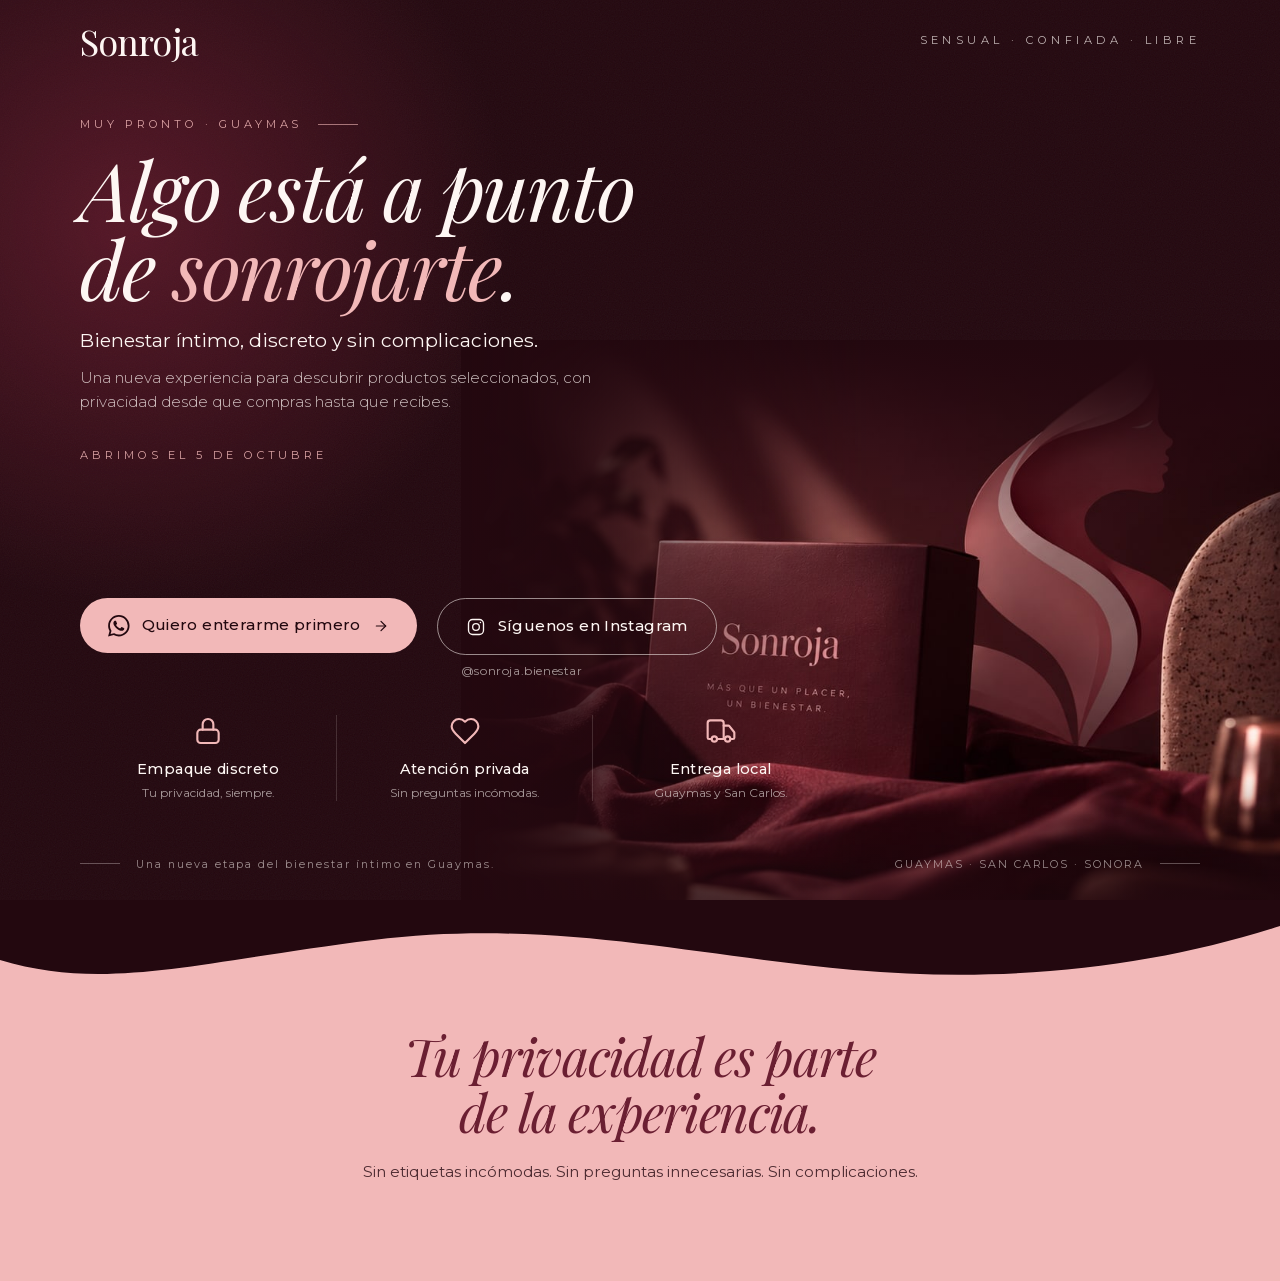
==== index.html @ f4ba7468 "Publica 8a334a045f7e1e25303216b88500de1db60f168c saulurias/sonroja@8a334a045f7e1e25303216b88500de1db" ====
<!DOCTYPE html><html lang="es-MX" class="playfair_display_1e502c43-module__cDo6sW__variable montserrat_c5a0b145-module__19wr9q__variable h-full"><head><meta charSet="utf-8"/><meta name="viewport" content="width=device-width, initial-scale=1"/><link rel="preload" href="/_next/static/media/2a65768255d6b625-s.p.3u4lli0-axodc.woff2" as="font" crossorigin="" type="font/woff2"/><link rel="preload" href="/_next/static/media/70e3db2de7f94926-s.p.39pl-v7c3qrze.woff2" as="font" crossorigin="" type="font/woff2"/><link rel="preload" href="/_next/static/media/e8f2fbee2754df70-s.p.1dqa_6e_ad4sj.woff2" as="font" crossorigin="" type="font/woff2"/><link rel="preload" as="image" href="/_next/static/media/hero-escena.1jrs5t6_s732d.jpg"/><link rel="stylesheet" href="/_next/static/chunks/06btxpb3lqb6_.css" data-precedence="next"/><link rel="preload" as="script" fetchPriority="low" href="/_next/static/chunks/12aruqaur5huj.js"/><script src="/_next/static/chunks/3rx7jmld6eggj.js" async=""></script><script src="/_next/static/chunks/3kmozkq6tgqnz.js" async=""></script><script src="/_next/static/chunks/turbopack-170514xpmhr9v.js" async=""></script><script src="/_next/static/chunks/3fntmmi971322.js" async=""></script><script src="/_next/static/chunks/0w2wz_5kwi_a_.js" async=""></script><meta name="theme-color" content="#23080f"/><title>Sonroja · Muy pronto</title><meta name="description" content="Bienestar íntimo, discreto y sin complicaciones. Abrimos el 5 de octubre de 2026 en Guaymas y San Carlos."/><meta name="facebook-domain-verification" content="gm8v522ucp8yd2fqfu4jbpfa32lbmu"/><meta property="og:title" content="Sonroja · Muy pronto"/><meta property="og:description" content="Bienestar íntimo, discreto y sin complicaciones. Abrimos el 5 de octubre de 2026 en Guaymas y San Carlos."/><meta property="og:url" content="https://sonroja.com"/><meta property="og:site_name" content="Sonroja"/><meta property="og:locale" content="es_MX"/><meta property="og:image" content="https://sonroja.com/opengraph-image.png?opengraph-image.16ooycwsqozht.png"/><meta property="og:image:type" content="image/png"/><meta property="og:image:width" content="1200"/><meta property="og:image:height" content="630"/><meta property="og:image:alt" content="Sonroja · Muy pronto. Algo está a punto de sonrojarte. Abrimos el 5 de octubre.
"/><meta property="og:type" content="website"/><meta name="twitter:card" content="summary_large_image"/><meta name="twitter:title" content="Sonroja · Muy pronto"/><meta name="twitter:description" content="Bienestar íntimo, discreto y sin complicaciones. Abrimos el 5 de octubre de 2026 en Guaymas y San Carlos."/><meta name="twitter:image" content="https://sonroja.com/opengraph-image.png?opengraph-image.16ooycwsqozht.png"/><meta name="twitter:image:alt" content="Sonroja · Muy pronto. Algo está a punto de sonrojarte. Abrimos el 5 de octubre.
"/><meta name="twitter:image:type" content="image/png"/><meta name="twitter:image:width" content="1200"/><meta name="twitter:image:height" content="630"/><link rel="icon" href="/icon.png?icon.1rj7wecy45k69.png" sizes="512x512" type="image/png"/><link rel="apple-touch-icon" href="/apple-icon.png?apple-icon.2mxpkbkxnqx8w.png" sizes="180x180" type="image/png"/><meta name="next-size-adjust" content=""/><script src="/_next/static/chunks/0cz1d0mv5g_q7.js" noModule=""></script></head><body class="flex min-h-full flex-col"><div hidden=""><!--$--><!--/$--></div><main class="relative isolate overflow-x-clip"><section class="relative flex flex-col lg:min-h-dvh"><div aria-hidden="true" class="pointer-events-none absolute inset-x-0 top-0 -z-10 h-[min(66vh,560px)] md:inset-x-auto md:right-0 md:h-[min(72vh,600px)] md:w-[50%] lg:inset-auto lg:bottom-0 lg:right-0 lg:aspect-[1064/728] lg:h-auto lg:max-h-full lg:w-[56%] xl:w-[64%]"><img alt="" decoding="async" data-nimg="fill" class="object-cover object-right lg:object-bottom" style="position:absolute;height:100%;width:100%;left:0;top:0;right:0;bottom:0;color:transparent;background-size:cover;background-position:50% 50%;background-repeat:no-repeat;background-image:url(&quot;data:image/svg+xml;charset=utf-8,%3Csvg xmlns=&#x27;http://www.w3.org/2000/svg&#x27; viewBox=&#x27;0 0 320 200&#x27;%3E%3Cfilter id=&#x27;b&#x27; color-interpolation-filters=&#x27;sRGB&#x27;%3E%3CfeGaussianBlur stdDeviation=&#x27;20&#x27;/%3E%3CfeColorMatrix values=&#x27;1 0 0 0 0 0 1 0 0 0 0 0 1 0 0 0 0 0 100 -1&#x27; result=&#x27;s&#x27;/%3E%3CfeFlood x=&#x27;0&#x27; y=&#x27;0&#x27; width=&#x27;100%25&#x27; height=&#x27;100%25&#x27;/%3E%3CfeComposite operator=&#x27;out&#x27; in=&#x27;s&#x27;/%3E%3CfeComposite in2=&#x27;SourceGraphic&#x27;/%3E%3CfeGaussianBlur stdDeviation=&#x27;20&#x27;/%3E%3C/filter%3E%3Cimage width=&#x27;100%25&#x27; height=&#x27;100%25&#x27; x=&#x27;0&#x27; y=&#x27;0&#x27; preserveAspectRatio=&#x27;none&#x27; style=&#x27;filter: url(%23b);&#x27; href=&#x27;[data-uri]&#x27;/%3E%3C/svg%3E&quot;)" src="/_next/static/media/hero-escena.1jrs5t6_s732d.jpg"/><div class="hero-shade absolute inset-0"></div></div><div aria-hidden="true" class="pointer-events-none absolute inset-0 -z-20 overflow-hidden"><div class="absolute -left-1/4 -top-1/4 size-[70vmax] rounded-full bg-[radial-gradient(circle,var(--color-vino)_0%,transparent_60%)] opacity-70 animate-drift"></div><div class="grain absolute inset-0"></div><div aria-hidden="true" class="pointer-events-none fixed left-0 top-0 size-[44rem] rounded-full opacity-0 transition-opacity duration-1000" style="background:radial-gradient(circle, rgba(199,119,122,0.22) 0%, rgba(199,119,122,0) 62%)"></div></div><header class="flex items-center justify-between py-6 animate-rise md:py-8 lg:py-[clamp(1rem,2.5vh,2rem)] px-6 sm:px-10 lg:px-16 xl:px-20"><span class="font-display text-[1.75rem] leading-none tracking-tight text-crema md:text-[2.25rem]">Sonroja</span><p class="hidden text-[0.7rem] uppercase tracking-[0.4em] text-crema/70 md:block">Sensual · Confiada · Libre</p></header><div class="flex flex-1 flex-col justify-center pb-10 pt-8 lg:pb-[clamp(1rem,3vh,2.5rem)] lg:pt-2 px-6 sm:px-10 lg:px-16 xl:px-20"><div class="max-w-[48rem] lg:max-w-[56%] xl:max-w-[48rem]"><p class="eyebrow flex items-center gap-4 animate-rise [animation-delay:0.1s]">Muy pronto · <!-- -->Guaymas<span aria-hidden="true" class="h-px w-10 bg-rosa/60"></span></p><h1 class="mt-4 font-display text-[clamp(2.9rem,min(6.3vw,11vh),6.5rem)] italic leading-[0.98] tracking-tight text-balance text-crema animate-rise [animation-delay:0.2s]">Algo está a punto de <span class="text-rosa">sonrojarte</span>.</h1><p class="mt-5 max-w-[34rem] text-[clamp(1.125rem,1.5vw,1.625rem)] leading-snug text-pretty text-crema animate-rise [animation-delay:0.3s]">Bienestar íntimo, discreto y sin complicaciones.</p><p class="mt-3 max-w-[36rem] text-[clamp(0.95rem,1.05vw,1.2rem)] font-light leading-relaxed text-pretty text-crema/75 animate-rise [animation-delay:0.38s]">Una nueva experiencia para descubrir productos seleccionados, con privacidad desde que compras hasta que recibes.</p><div class="mt-8 animate-rise [animation-delay:0.5s] md:mt-9 lg:mt-[clamp(1.25rem,3.5vh,2.25rem)]"><p class="eyebrow">Abrimos el <!-- -->5 de octubre</p><div class="mt-4"><div role="timer" aria-label="Cuenta regresiva: abrimos el 5 de octubre" class="flex items-center transition-opacity duration-700" style="opacity:0"><div class="flex items-center"><div class="flex flex-col items-center"><span class="font-display text-[clamp(2.75rem,min(5vw,8vh),4.5rem)] leading-none tabular-nums lining-nums text-crema">00</span><span class="mt-2 text-[0.65rem] uppercase tracking-[0.3em] text-crema/60">días</span></div></div><div class="flex items-center"><span aria-hidden="true" class="mx-5 h-12 w-px bg-crema/20 sm:mx-8 md:h-16 lg:mx-10"></span><div class="flex flex-col items-center"><span class="font-display text-[clamp(2.75rem,min(5vw,8vh),4.5rem)] leading-none tabular-nums lining-nums text-crema">00</span><span class="mt-2 text-[0.65rem] uppercase tracking-[0.3em] text-crema/60">horas</span></div></div><div class="flex items-center"><span aria-hidden="true" class="mx-5 h-12 w-px bg-crema/20 sm:mx-8 md:h-16 lg:mx-10"></span><div class="flex flex-col items-center"><span class="font-display text-[clamp(2.75rem,min(5vw,8vh),4.5rem)] leading-none tabular-nums lining-nums text-crema">00</span><span class="mt-2 text-[0.65rem] uppercase tracking-[0.3em] text-crema/60">min</span></div></div></div></div></div><div class="mt-9 flex flex-col gap-3 animate-rise [animation-delay:0.62s] sm:flex-row sm:flex-wrap sm:items-start sm:gap-5 md:mt-10 lg:mt-[clamp(1.25rem,3.5vh,2.5rem)]"><a href="https://wa.me/526222279504?text=Hola%2C%20quiero%20enterarme%20primero%20de%20la%20apertura%20de%20Sonroja." target="_blank" rel="noopener noreferrer" class="group inline-flex items-center justify-center gap-3 whitespace-nowrap rounded-full bg-rosa px-6 py-4 text-[0.95rem] font-medium tracking-wide text-vino-950 transition-[background-color,box-shadow,transform] duration-300 hover:bg-durazno hover:shadow-[0_0_48px_-8px_rgba(242,184,184,0.6)] focus-visible:outline-2 focus-visible:outline-offset-4 focus-visible:outline-rosa sm:px-7"><svg viewBox="0 0 24 24" aria-hidden="true" class="size-[1.35rem]" fill="currentColor"><path d="M17.472 14.382c-.297-.149-1.758-.867-2.03-.967-.273-.099-.471-.148-.67.15-.197.297-.767.966-.94 1.164-.173.199-.347.223-.644.075-.297-.15-1.255-.463-2.39-1.475-.883-.788-1.48-1.761-1.653-2.059-.173-.297-.018-.458.13-.606.134-.133.298-.347.446-.52.149-.174.198-.298.298-.497.099-.198.05-.371-.025-.52-.075-.149-.669-1.612-.916-2.207-.242-.579-.487-.5-.669-.51-.173-.008-.371-.01-.57-.01-.198 0-.52.074-.792.372-.272.297-1.04 1.016-1.04 2.479 0 1.462 1.065 2.875 1.213 3.074.149.198 2.096 3.2 5.077 4.487.709.306 1.262.489 1.694.625.712.227 1.36.195 1.871.118.571-.085 1.758-.719 2.006-1.413.248-.694.248-1.289.173-1.413-.074-.124-.272-.198-.57-.347m-5.421 7.403h-.004a9.87 9.87 0 0 1-5.031-1.378l-.361-.214-3.741.982.998-3.648-.235-.374a9.86 9.86 0 0 1-1.51-5.26c.001-5.45 4.436-9.884 9.888-9.884 2.64 0 5.122 1.03 6.988 2.898a9.825 9.825 0 0 1 2.893 6.994c-.003 5.45-4.437 9.885-9.885 9.885m8.413-18.297A11.815 11.815 0 0 0 12.05 0C5.495 0 .16 5.335.157 11.892c0 2.096.547 4.142 1.588 5.945L.057 24l6.305-1.654a11.882 11.882 0 0 0 5.683 1.448h.005c6.554 0 11.89-5.335 11.893-11.893a11.821 11.821 0 0 0-3.48-8.413Z"></path></svg>Quiero enterarme primero<svg viewBox="0 0 24 24" aria-hidden="true" class="size-4 transition-transform duration-300 group-hover:translate-x-1" fill="none" stroke="currentColor" stroke-width="1.8" stroke-linecap="round" stroke-linejoin="round"><path d="M5 12h14"></path><path d="m12 5 7 7-7 7"></path></svg></a><div class="flex flex-col items-center gap-2 sm:items-start"><a href="https://www.instagram.com/sonroja.bienestar/" target="_blank" rel="noopener noreferrer" class="inline-flex w-full items-center justify-center gap-3 whitespace-nowrap rounded-full border border-crema/55 px-6 py-4 text-[0.95rem] font-medium tracking-wide text-crema transition-[background-color,border-color] duration-300 hover:border-crema hover:bg-crema/10 focus-visible:outline-2 focus-visible:outline-offset-4 focus-visible:outline-rosa sm:w-auto sm:px-7"><svg viewBox="0 0 24 24" aria-hidden="true" class="size-[1.25rem]" fill="none" stroke="currentColor" stroke-width="1.6" stroke-linecap="round" stroke-linejoin="round"><rect x="3" y="3" width="18" height="18" rx="5"></rect><circle cx="12" cy="12" r="4"></circle><circle cx="17.3" cy="6.7" r="0.9" fill="currentColor" stroke="none"></circle></svg>Síguenos en Instagram</a><span class="text-xs tracking-wider text-crema/60 sm:pl-6">@sonroja.bienestar</span></div></div><ul class="mt-10 grid grid-cols-3 animate-rise [animation-delay:0.75s] md:mt-12 lg:mt-[clamp(1.25rem,4vh,3rem)]"><li class="flex flex-col items-center px-1 text-center sm:px-4 "><svg viewBox="0 0 24 24" aria-hidden="true" class="size-7 text-rosa md:size-8" fill="none" stroke="currentColor" stroke-width="1.6" stroke-linecap="round" stroke-linejoin="round"><rect x="4" y="11" width="16" height="10" rx="2.5"></rect><path d="M8 11V7a4 4 0 0 1 8 0v4"></path></svg><p class="mt-3 text-[0.8rem] font-medium tracking-wide text-crema sm:text-[0.9rem]">Empaque discreto</p><p class="mt-1 text-[0.7rem] leading-snug text-crema/60 sm:text-xs">Tu privacidad, siempre.</p></li><li class="flex flex-col items-center px-1 text-center sm:px-4 border-l border-crema/15"><svg viewBox="0 0 24 24" aria-hidden="true" class="size-7 text-rosa md:size-8" fill="none" stroke="currentColor" stroke-width="1.6" stroke-linecap="round" stroke-linejoin="round"><path d="M19 14c1.49-1.46 3-3.21 3-5.5A5.5 5.5 0 0 0 16.5 3c-1.76 0-3 .5-4.5 2-1.5-1.5-2.74-2-4.5-2A5.5 5.5 0 0 0 2 8.5c0 2.3 1.5 4.05 3 5.5l7 7Z"></path></svg><p class="mt-3 text-[0.8rem] font-medium tracking-wide text-crema sm:text-[0.9rem]">Atención privada</p><p class="mt-1 text-[0.7rem] leading-snug text-crema/60 sm:text-xs">Sin preguntas incómodas.</p></li><li class="flex flex-col items-center px-1 text-center sm:px-4 border-l border-crema/15"><svg viewBox="0 0 24 24" aria-hidden="true" class="size-7 text-rosa md:size-8" fill="none" stroke="currentColor" stroke-width="1.6" stroke-linecap="round" stroke-linejoin="round"><path d="M14 18V6a2 2 0 0 0-2-2H4a2 2 0 0 0-2 2v11a1 1 0 0 0 1 1h2"></path><path d="M15 18H9"></path><path d="M19 18h2a1 1 0 0 0 1-1v-3.65a1 1 0 0 0-.22-.624l-3.48-4.35A1 1 0 0 0 17.52 8H14"></path><circle cx="17" cy="18" r="2"></circle><circle cx="7" cy="18" r="2"></circle></svg><p class="mt-3 text-[0.8rem] font-medium tracking-wide text-crema sm:text-[0.9rem]">Entrega local</p><p class="mt-1 text-[0.7rem] leading-snug text-crema/60 sm:text-xs">Guaymas y San Carlos.</p></li></ul></div></div><footer class="flex flex-col gap-3 pb-7 text-[0.68rem] tracking-[0.18em] text-crema/55 animate-rise [animation-delay:0.85s] sm:flex-row sm:items-center sm:justify-between px-6 sm:px-10 lg:px-16 xl:px-20"><p class="flex items-center gap-4"><span aria-hidden="true" class="hidden h-px w-10 bg-crema/30 sm:block"></span>Una nueva etapa del bienestar íntimo en <!-- -->Guaymas<!-- -->.</p><p class="flex items-center gap-4 uppercase">Guaymas · San Carlos · Sonora<span aria-hidden="true" class="hidden h-px w-10 bg-crema/30 sm:block"></span></p></footer></section><section class="relative bg-rosa text-vino-950"><svg aria-hidden="true" viewBox="0 0 1440 96" preserveAspectRatio="none" class="block h-14 w-full text-vino-950 sm:h-20 md:h-24"><path d="M0 0h1440v26c-140 40-300 58-480 44S620 18 420 40 120 92 0 60Z" fill="currentColor"></path></svg><div class="mx-auto max-w-3xl pb-16 pt-6 text-center sm:pb-20 md:pb-24 md:pt-8 px-6 sm:px-10 lg:px-16 xl:px-20"><h2 class="font-display text-[clamp(1.9rem,4.2vw,3.25rem)] italic leading-[1.08] tracking-tight text-balance text-vino">Tu privacidad es parte de la experiencia.</h2><p class="mx-auto mt-5 max-w-[38rem] text-[clamp(0.95rem,1.1vw,1.15rem)] leading-relaxed text-pretty text-vino-950/80">Sin etiquetas incómodas. Sin preguntas innecesarias. Sin complicaciones.</p></div></section></main><!--$--><!--/$--><script src="/_next/static/chunks/12aruqaur5huj.js" id="_R_" async=""></script><script>(self.__next_f=self.__next_f||[]).push([0])</script><script>self.__next_f.push([1,"1:\"$Sreact.fragment\"\n2:I[39756,[\"/_next/static/chunks/3fntmmi971322.js\"],\"default\"]\n3:I[37457,[\"/_next/static/chunks/3fntmmi971322.js\"],\"default\"]\n4:I[5500,[\"/_next/static/chunks/0w2wz_5kwi_a_.js\"],\"Image\"]\n5:I[13102,[\"/_next/static/chunks/0w2wz_5kwi_a_.js\"],\"CursorGlow\"]\ne:I[68027,[],\"default\",1]\n:HL[\"/_next/static/chunks/06btxpb3lqb6_.css\",\"style\"]\n:HL[\"/_next/static/media/2a65768255d6b625-s.p.3u4lli0-axodc.woff2\",\"font\",{\"crossOrigin\":\"\",\"type\":\"font/woff2\"}]\n:HL[\"/_next/static/media/70e3db2de7f94926-s.p.39pl-v7c3qrze.woff2\",\"font\",{\"crossOrigin\":\"\",\"type\":\"font/woff2\"}]\n:HL[\"/_next/static/media/e8f2fbee2754df70-s.p.1dqa_6e_ad4sj.woff2\",\"font\",{\"crossOrigin\":\"\",\"type\":\"font/woff2\"}]\n0:{\"P\":null,\"c\":[\"\",\"\"],\"q\":\"\",\"i\":false,\"f\":[[[\"\",{\"children\":[\"__PAGE__\",{},\"$undefined\",\"$undefined\",4608]},\"$undefined\",\"$undefined\",4624],[[\"$\",\"$1\",\"c\",{\"children\":[[[\"$\",\"link\",\"0\",{\"rel\":\"stylesheet\",\"href\":\"/_next/static/chunks/06btxpb3lqb6_.css\",\"precedence\":\"next\",\"crossOrigin\":\"$undefined\",\"nonce\":\"$undefined\"}]],[\"$\",\"html\",null,{\"lang\":\"es-MX\",\"className\":\"playfair_display_1e502c43-module__cDo6sW__variable montserrat_c5a0b145-module__19wr9q__variable h-full\",\"children\":[\"$\",\"body\",null,{\"className\":\"flex min-h-full flex-col\",\"children\":[\"$\",\"$L2\",null,{\"parallelRouterKey\":\"children\",\"error\":\"$undefined\",\"errorStyles\":\"$undefined\",\"errorScripts\":\"$undefined\",\"template\":[\"$\",\"$L3\",null,{}],\"templateStyles\":\"$undefined\",\"templateScripts\":\"$undefined\",\"notFound\":[[[\"$\",\"title\",null,{\"children\":\"404: This page could not be found.\"}],[\"$\",\"div\",null,{\"style\":{\"fontFamily\":\"system-ui,\\\"Segoe UI\\\",Roboto,Helvetica,Arial,sans-serif,\\\"Apple Color Emoji\\\",\\\"Segoe UI Emoji\\\"\",\"height\":\"100vh\",\"textAlign\":\"center\",\"display\":\"flex\",\"flexDirection\":\"column\",\"alignItems\":\"center\",\"justifyContent\":\"center\"},\"children\":[\"$\",\"div\",null,{\"children\":[[\"$\",\"style\",null,{\"dangerouslySetInnerHTML\":{\"__html\":\"body{color:#000;background:#fff;margin:0}.next-error-h1{border-right:1px solid rgba(0,0,0,.3)}@media (prefers-color-scheme:dark){body{color:#fff;background:#000}.next-error-h1{border-right:1px solid rgba(255,255,255,.3)}}\"}}],[\"$\",\"h1\",null,{\"className\":\"next-error-h1\",\"style\":{\"display\":\"inline-block\",\"margin\":\"0 20px 0 0\",\"padding\":\"0 23px 0 0\",\"fontSize\":24,\"fontWeight\":500,\"verticalAlign\":\"top\",\"lineHeight\":\"49px\"},\"children\":404}],[\"$\",\"div\",null,{\"style\":{\"display\":\"inline-block\"},\"children\":[\"$\",\"h2\",null,{\"style\":{\"fontSize\":14,\"fontWeight\":400,\"lineHeight\":\"49px\",\"margin\":0},\"children\":\"This page could not be found.\"}]}]]}]}]],[]],\"forbidden\":\"$undefined\",\"unauthorized\":\"$undefined\"}]}]}]]}],{\"children\":[[\"$\",\"$1\",\"c\",{\"children\":[[\"$\",\"main\",null,{\"className\":\"relative isolate overflow-x-clip\",\"children\":[[\"$\",\"section\",null,{\"className\":\"relative flex flex-col lg:min-h-dvh\",\"children\":[[\"$\",\"div\",null,{\"aria-hidden\":true,\"className\":\"pointer-events-none absolute inset-x-0 top-0 -z-10 h-[min(66vh,560px)] md:inset-x-auto md:right-0 md:h-[min(72vh,600px)] md:w-[50%] lg:inset-auto lg:bottom-0 lg:right-0 lg:aspect-[1064/728] lg:h-auto lg:max-h-full lg:w-[56%] xl:w-[64%]\",\"children\":[[\"$\",\"$L4\",null,{\"src\":{\"src\":\"/_next/static/media/hero-escena.1jrs5t6_s732d.jpg\",\"width\":1064,\"height\":728,\"blurWidth\":8,\"blurHeight\":5,\"blurDataURL\":\"[data-uri]\"},\"alt\":\"\",\"fill\":true,\"priority\":true,\"placeholder\":\"blur\",\"sizes\":\"100vw\",\"className\":\"object-cover object-right lg:object-bottom\"}],[\"$\",\"div\",null,{\"className\":\"hero-shade absolute inset-0\"}]]}],[\"$\",\"div\",null,{\"aria-hidden\":true,\"className\":\"pointer-events-none absolute inset-0 -z-20 overflow-hidden\",\"children\":[[\"$\",\"div\",null,{\"className\":\"absolute -left-1/4 -top-1/4 size-[70vmax] rounded-full bg-[radial-gradient(circle,var(--color-vino)_0%,transparent_60%)] opacity-70 animate-drift\"}],[\"$\",\"div\",null,{\"className\":\"grain absolute inset-0\"}],[\"$\",\"$L5\",null,{}]]}],[\"$\",\"header\",null,{\"className\":\"flex items-center justify-between py-6 animate-rise md:py-8 lg:py-[clamp(1rem,2.5vh,2rem)] px-6 sm:px-10 lg:px-16 xl:px-20\",\"children\":[\"$L6\",\"$L7\"]}],\"$L8\",\"$L9\"]}],\"$La\"]}],[\"$Lb\"],\"$Lc\"]}],{},null,false,null]},null,false,null],\"$Ld\",false]],\"m\":\"$undefined\",\"G\":[\"$e\",[\"$Lf\"]],\"S\":true,\"h\":null,\"r\":\"$undefined\",\"s\":\"$undefined\",\"a\":\"$undefined\",\"l\":\"$undefined\",\"p\":\"$undefined\",\"d\":\"$undefined\",\"b\":\"TEOaLeT97qk4vcFnklNw3\"}\n10:I[56449,[\"/_next/static/chunks/0w2wz_5kwi_a_.js\"],\"Countdown\"]\n15:I[97367,[\"/_next/static/chunks/3fntmmi971322.js\"],\"OutletBoundary\"]\n16:\"$Sreact.suspense\"\n18:I[97367,[\"/_next/static/chunks/3fntmmi971322.js\"],\"ViewportBoundary\"]\n1a:I[97367,[\"/_next/static/chunks/3fntmmi971322.js\"],\"MetadataBoundary\"]\n6:[\"$\",\"span\",null,{\"className\":\"font-display text-[1.75rem] leading-none tracking-tight text-crema md:text-[2.25rem]\",\"children\":\"Sonroja\"}]\n7:[\"$\",\"p\",null,{\"className\":\"hidden text-[0.7rem] uppercase tracking-[0.4em] text-crema/70 md:block\",\"children\":\"Sensual · Confiada · Libre\"}]\n11:T459,M17.472 14.382c-.297-.149-1.758-.867-2.03-.967-.273-.099-.471-.148-.67.15-.197.297-.767.966-.94 1.164-.173.199-.347.223-.644.075-.297-.15-1.255-.463-2.39-1.475-.883-.788-1.48-1.761-1.653-2.059-.173-.297-.018-.458.13-.606.134-.133.298-.347.446-.52.149-.174.198-.298.298-.497.099-.198.05-.371-.025-.52-.075-.149-.669-1.612-.916-2.207-.242-.579-.487-.5-.669-.51-.173-.008-.371-.01-.57-.01-.198 0-.52.074-.792.372-.272.297-1.04 1.016-1.04 2.479 0 1.462 1.065 2.875 1.213 3.074.149.198 2.096 3.2 5.077 4.487.709.306 1.262.489 1.694.625.712.227 1.36.195 1.871.118.571-.085 1.758-.719 2.006-1.413.248-.694.248-1.289.173-1.413-.074-.124-.272-.198-.57-.347m-5.421 7.403h-.004a9.87 9.87 0 0 1-5.031-1.378l-.361-.214-3.741.982.998-3.648-.235-.374a9.86 9.86 0 0 1-1.51-5.26c.001-5.45 4.436-9.884 9.888-9.884 2.64 0 5.122 1.03 6.988 2.898a9.825 9.825 0 0 1 2.893 6.994c-.003 5.45-4.437 9.885-9.885 9.885m8.413-18.297A11.815 11.815 0 0 0 12.05 0C5.495 0 .16 5.335.157 11.892c0 2.096.547 4.142 1.588 5.945L.057 24l6.305-1.654a11.882 11.882 0 0 0 5.683 1.448h.005c6.554 0 11.89-5.335 11.893-11.893a11.821 11.821 0 0 0-3.48-8.413Z8:[\"$\",\"div\",null,{\"className\":\"flex flex-1 flex-col justify-center pb-10 pt-8 lg:pb-[clamp(1rem,3vh,2.5rem)] lg:pt-2 px-6 sm:px-10 lg:px-16 xl:px-20\",\"children\":[\"$\",\"div\",null,{\"className\":\"max-w-[48rem] lg:max-w-[56%] xl:max-w-[48rem]\",\"children\":[[\"$\",\"p\",null,{\"className\":\"eyebrow flex items-center gap-4 animate-rise [animation-delay:0.1s]\",\"children\":[\"Muy pronto · \",\"Guaymas\",[\"$\",\"span\",null,{\"aria-hidden\":true,\"className\":\"h-px w-10 bg-rosa/60\"}]]}],[\"$\",\"h1\",null,{\"className\":\"mt-4 font-display text-[clamp(2.9rem,min(6.3vw,11vh),6.5rem)] italic leading-[0.98] tracking-tight text-balance text-crema animate-rise [animation-delay:0.2s]\",\"children\":[\"Algo está a punto de \",[\"$\",\"span\",null,{\"className\":\"text-rosa\",\"children\":\"sonrojarte\"}],\".\"]}],[\"$\",\"p\",null,{\"className\":\"mt-5 max-w-[34rem] text-[clamp(1.125rem,1.5vw,1.625rem)] leading-snug text-pretty text-crema animate-rise [animation-delay:0.3s]\",\"children\":\"Bienestar íntimo, discreto y sin complicaciones.\"}],[\"$\",\"p\",null,{\"className\":\"mt-3 max-w-[36rem] text-[clamp(0.95rem,1.05vw,1.2rem)] font-light leading-relaxed text-pretty text-crema/75 animate-rise [animation-delay:0.38s]\",\"children\":\"Una nueva experiencia para descubrir productos seleccionados, con privacidad desde que compras hasta que recibes.\"}],[\"$\",\"div\",null,{\"className\":\"mt-8 animate-rise [animation-delay:0.5s] md:mt-9 lg:mt-[clamp(1.25rem,3.5vh,2.25rem)]\",\"children\":[[\"$\",\"p\",null,{\"className\":\"eyebrow\",\"children\":[\"Abrimos el \",\"5 de octubre\"]}],[\"$\",\"div\",null,{\"className\":\"mt-4\",\"children\":[\"$\",\"$L10\",null,{}]}]]}],[\"$\",\"div\",null,{\"className\":\"mt-9 flex flex-col gap-3 animate-rise [animation-delay:0.62s] sm:flex-row sm:flex-wrap sm:items-start sm:gap-5 md:mt-10 lg:mt-[clamp(1.25rem,3.5vh,2.5rem)]\",\"children\":[[\"$\",\"a\",null,{\"href\":\"https://wa.me/526222279504?text=Hola%2C%20quiero%20enterarme%20primero%20de%20la%20apertura%20de%20Sonroja.\",\"target\":\"_blank\",\"rel\":\"noopener noreferrer\",\"className\":\"group inline-flex items-center justify-center gap-3 whitespace-nowrap rounded-full bg-rosa px-6 py-4 text-[0.95rem] font-medium tracking-wide text-vino-950 transition-[background-color,box-shadow,transform] duration-300 hover:bg-durazno hover:shadow-[0_0_48px_-8px_rgba(242,184,184,0.6)] focus-visible:outline-2 focus-visible:outline-offset-4 focus-visible:outline-rosa sm:px-7\",\"children\":[[\"$\",\"svg\",null,{\"viewBox\":\"0 0 24 24\",\"aria-hidden\":\"true\",\"className\":\"size-[1.35rem]\",\"fill\":\"currentColor\",\"children\":[\"$\",\"path\",null,{\"d\":\"$11\"}]}],\"Quiero enterarme primero\",\"$L12\"]}],\"$L13\"]}],\"$L14\"]}]}]\n9:[\"$\",\"footer\",null,{\"className\":\"flex flex-col gap-3 pb-7 text-[0.68rem] tracking-[0.18em] text-crema/55 animate-rise [animation-delay:0.85s] sm:flex-row sm:items-center sm:justify-between px-6 sm:px-10 lg:px-16 xl:px-20\",\"children\":[[\"$\",\"p\",null,{\"className\":\"flex items-center gap-4\",\"children\":[[\"$\",\"span\",null,{\"aria-hidden\":true,\"className\":\"hidden h-px w-10 bg-crema/30 sm:block\"}],\"Una nueva etapa del bienestar íntimo en \",\"Guaymas\",\".\"]}],[\"$\",\"p\",null,{\"className\":\"flex items-center gap-4 uppercase\",\"children\":[\"Guaymas · San Carlos · Sonora\",[\"$\",\"span\",null,{\"aria-hidden\":true,\"className\":\"hidden h-px w-10 bg-crema/30 sm:block\"}]]}]]}]\na:[\"$\",\"section\",null,{\"className\":\"relative bg-rosa text-vino-950\",\"children\":[[\"$\",\"svg\",null,{\"aria-hidden\":true,\"viewBox\":\"0 0 1440 96\",\"preserveAspectRatio\":\"none\",\"className\":\"block h-14 w-full text-vino-950 sm:h-20 md:h-24\",\"children\":[\"$\",\"path\",null,{\"d\":\"M0 0h1440v26c-140 40-300 58-480 44S620 18 420 40 120 92 0 60Z\",\"fill\":\"currentColor\"}]}],[\"$\",\"div\",null,{\"className\":\"mx-auto max-w-3xl pb-16 pt-6 text-center sm:pb-20 md:pb-24 md:pt-8 px-6 sm:px-10 lg:px-16 xl:px-20\",\"children\":[[\"$\",\"h2\",null,{\"className\":\"font-display text-[clamp(1.9rem,4.2vw,3.25rem)] italic leading-[1.08] tracking-tight text-balance text-vino\",\"children\":\"Tu privacidad es parte de la experiencia.\"}],[\"$\",\"p\",null,{\"className\":\"mx-auto mt-5 max-w-[38rem] text-[clamp(0.95rem,1.1vw,1.15rem)] leading-relaxed text-pretty text-vino-950/80\",\"children\":\"Sin etiquetas incómodas. Sin preguntas innecesarias. Sin complicaciones.\"}]]}]]}]\nb:[\"$\",\"script\",\"script-0\",{\"src\":\"/_next/static/chunks/0w2wz_5kwi_a_.js\",\"async\":true,\"nonce\":\"$undefined\"}]\nc:[\"$\",\"$L15\",null,{\"children\":[\"$\",\"$16\",null,{\"name\":\"Next.MetadataOutlet\",\"children\":\"$@17\"}]}]\nd:[\"$\",\"$1\",\"h\",{\"children\":[null,[\"$\",\"$L18\",null,{\"children\":\"$L19\"}],[\"$\",\"div\",null,{\"hidden\":true,\"children\":[\"$\",\"$L1a\",null,{\"children\":[\"$\",\"$16\",null,{\"name\":\"Next.Metadata\",\"children\":\"$L1b\"}]}]}],[\"$\",\"meta\",null,{\"name\":\"next-size-adjust\",\"content\":\"\"}]]}]\nf:[\"$\",\"link\",\"0\",{\"rel\":\"stylesheet\",\"href\":\"/_next/static/chunks/06btxpb3lqb6_.css\",\"precedence\":\"next\",\"crossOrigin\":\"$undefined\",\"nonce\":\"$undefined\"}]\n12:[\"$\",\"svg\",null,{\"viewBox\":\"0 0 24 24\",\"aria-hidden\":\"true\",\"className\":\"size-4 transition-transform duration-300 group-hover:translate-x-1\",\"fill\":\"none\",\"stroke\":\"currentColor\",\"strokeWidth\":1.8,\"strokeLinecap\":\"round\",\"strokeLinejoin\":\"round\",\"children\":[[\"$\",\"path\",null,{\"d\":\"M5 12h14\"}],[\"$\",\"path\",null,{\"d\":\"m12 5 7 7-7 7\"}]]}]\n13:[\"$\",\"div\",null,{\"className\":\"flex flex-col items-center gap-2 sm:items-start\",\"children\":[[\"$\",\"a\",null,{\"href\":\"https://www.instagram.com/sonroja.bienestar/\",\"target\":\"_blank\",\"rel\":\"noopener noreferrer\",\"className\":\"inline-flex w-full items-center justify-center gap-3 whitespace-nowrap rounded-full border border-crema/55 px-6 py-4 text-[0.95rem] font-medium tracking-wide text-crema transition-[background-color,border-color] duration-300 hover:border-crema hover:bg-crema/10 focus-visible:outline-2 focus-visible:outline-offset-4 focus-visible:outline-rosa sm:w-auto sm:px-7\",\"children\":[[\"$\",\"svg\",null,{\"viewBox\":\"0 0 24 24\",\"aria-hidden\":\"true\",\"className\":\"size-[1.25rem]\",\"fill\":\"none\",\"stroke\":\"currentColor\",\"strokeWidth\":1.6,\"strokeLinecap\":\"round\",\"strokeLinejoin\":\"round\",\"children\":[[\"$\",\"rect\",null,{\"x\":\"3\",\"y\":\"3\",\"width\":\"18\",\"height\":\"18\",\"rx\":\"5\"}],[\"$\",\"circle\",null,{\"cx\":\"12\",\"cy\":\"12\",\"r\":\"4\"}],[\"$\",\"circle\",null,{\"cx\":\"17.3\",\"cy\":\"6.7\",\"r\":\"0.9\",\"fill\":\"currentColor\",\"stroke\":\"none\"}]]}],\"Síguenos en Instagram\"]}],[\"$\",\"span\",null,{\"className\":\"text-xs tracking-wider text-crema/60 sm:pl-6\",\"children\":\"@sonroja.bienestar\"}]]}]\n14:[\"$\",\"ul\",null,{\"className\":\"mt-10 grid grid-cols-3 animate-rise [animation-delay:0.75s] md:mt-12 lg:mt-[clamp(1.25rem,4vh,3rem)]\",\"children\":[[\"$\",\"li\",\"Empaque discreto\",{\"className\":\"flex flex-col items-center px-1 text-center sm:px-4 \",\"children\":[[\"$\",\"svg\",null,{\"viewBox\":\"0 0 24 24\",\"aria-hidden\":\"true\",\"className\":\"size-7 text-rosa md:size-8\",\"fill\":\"none\",\"stroke\":\"currentColor\",\"strokeWidth\":1.6,\"strokeLinecap\":\"round\",\"strokeLinejoin\":\"round\",\"children\":[[\"$\",\"rect\",null,{\"x\":\"4\",\"y\":\"11\",\"width\":\"16\",\"height\":\"10\",\"rx\":\"2.5\"}],[\"$\",\"path\",null,{\"d\":\"M8 11V7a4 4 0 0 1 8 0v4\"}]]}],[\"$\",\"p\",null,{\"className\":\"mt-3 text-[0.8rem] font-medium tracking-wide text-crema sm:text-[0.9rem]\",\"children\":\"Empaque discreto\"}],[\"$\",\"p\",null,{\"className\":\"mt-1 text-[0.7rem] leading-snug text-crema/60 sm:text-xs\",\"children\":\"Tu privacidad, siempre.\"}]]}],[\"$\",\"li\",\"Atención privada\",{\"className\":\"flex flex-col items-center px-1 text-center sm:px-4 border-l border-crema/15\",\"children\":[[\"$\",\"svg\",null,{\"viewBox\":\"0 0 24 24\",\"aria-hidden\":\"true\",\"className\":\"size-7 text-rosa md:size-8\",\"fill\":\"none\",\"stroke\":\"currentColor\",\"strokeWidth\":1.6,\"strokeLinecap\":\"round\",\"strokeLinejoin\":\"round\",\"children\":[\"$\",\"path\",null,{\"d\":\"M19 14c1.49-1.46 3-3.21 3-5.5A5.5 5.5 0 0 0 16.5 3c-1.76 0-3 .5-4.5 2-1.5-1.5-2.74-2-4.5-2A5.5 5.5 0 0 0 2 8.5c0 2.3 1.5 4.05 3 5.5l7 7Z\"}]}],[\"$\",\"p\",null,{\"className\":\"mt-3 text-[0.8rem] font-medium tracking-wide text-crema sm:text-[0.9rem]\",\"children\":\"Atención privada\"}],[\"$\",\"p\",null,{\"className\":\"mt-1 text-[0.7rem] leading-snug text-crema/60 sm:text-xs\",\"children\":\"Sin preguntas incómodas.\"}]]}],[\"$\",\"li\",\"Entrega local\",{\"className\":\"flex flex-col items-center px-1 text-center sm:px-4 border-l border-crema/15\",\"children\":[[\"$\",\"svg\",null,{\"viewBox\":\"0 0 24 24\",\"aria-hidden\":\"true\",\"className\":\"size-7 text-rosa md:size-8\",\"fill\":\"none\",\"stroke\":\"currentColor\",\"strokeWidth\":1.6,\"strokeLinecap\":\"round\",\"strokeLinejoin\":\"round\",\"children\":[[\"$\",\"path\",null,{\"d\":\"M14 18V6a2 2 0 0 0-2-2H4a2 2 0 0 0-2 2v11a1 1 0 0 0 1 1h2\"}],[\"$\",\"path\",null,{\"d\":\"M15 18H9\"}],[\"$\",\"path\",null,{\"d\":\"M19 18h2a1 1 0 0 0 1-1v-3.65a1 1 0 0 0-.22-.624l-3.48-4.35A1 1 0 0 0 17.52 8H14\"}],[\"$\",\"circle\",null,{\"cx\":\"17\",\"cy\":\"18\",\"r\":\"2\"}],[\"$\",\"circle\",null,{\"cx\":\"7\",\"cy\":\"18\",\"r\":\"2\"}]]}],[\"$\",\"p\",null,{\"className\":\"mt-3 text-[0.8rem] font-medium tracking-wide text-crema sm:text-[0.9rem]\",\"children\":\"Entrega local\"}],[\"$\",\"p\",null,{\"className\":\"mt-1 text-[0.7rem] leading-snug text-crema/60 sm:text-xs\",\"children\":\"Guaymas y San Carlos.\"}]]}]]}]\n19:[[\"$\",\"meta\",\"0\",{\"charSet\":\"utf-8\"}],[\"$\",\"meta\",\"1\",{\"name\":\"viewport\",\"content\":\"width=device-width, initial-scale=1\"}],[\"$\",\"meta\",\"2\",{\"name\":\"theme-color\",\"content\":\"#23080f\"}]]\n1c:I[27201,[\"/_next/static/chunks/3fntmmi971322.js\"],\"IconMark\"]\n17:null\n1b:[[\"$\",\"title\",\"0\",{\"children\":\"Sonroja · Muy pronto\"}],[\"$\",\"meta\",\"1\",{\"name\":\"description\",\"content\":\"Bienestar íntimo, discreto y sin complicaciones. Abrimos el 5 de octubre de 2026 en Guaymas y San Carlos.\"}],[\"$\",\"meta\",\"2\",{\"name\":\"facebook-domain-verification\",\"content\":\"gm8v522ucp8yd2fqfu4jbpfa32lbmu\"}],[\"$\",\"meta\",\"3\",{\"property\":\"og:title\",\"content\":\"Sonroja · Muy pronto\"}],[\"$\",\"meta\",\"4\",{\"property\":\"og:description\",\"content\":\"Bienestar íntimo, discreto y sin complicaciones. Abrimos el 5 de octubre de 2026 en Guaymas y San Carlos.\"}],[\"$\",\"meta\",\"5\",{\"property\":\"og:url\",\"content\":\"https://sonroja.com\"}],[\"$\",\"meta\",\"6\",{\"property\":\"og:site_name\",\"content\":\"Sonroja\"}],[\"$\",\"meta\",\"7\",{\"property\":\"og:locale\",\"content\":\"es_MX\"}],[\"$\",\"meta\",\"8\",{\"property\":\"og:image\",\"content\":\"https://sonroja.com/opengraph-image.png?opengraph-image.16ooycwsqozht.png\"}],[\"$\",\"meta\",\"9\",{\"property\":\"og:image:type\",\"content\":\"image/png\"}],[\"$\",\"meta\",\"10\",{\"property\":\"og:image:width\",\"content\":\"1200\"}],[\"$\",\"meta\",\"11\",{\"property\":\"og:image:height\",\"content\":\"630\"}],[\"$\",\"meta\",\"12\",{\"property\":\"og:image:alt\",\"content\":\"Sonroja · Muy pronto. Algo está a punto de sonrojarte. Abrimos el 5 de octubre.\\n\"}],[\"$\",\"meta\",\"13\",{\"property\":\"og:type\",\"content\":\"website\"}],[\"$\",\"meta\",\"14\",{\"name\":\"twitter:card\",\"content\":\"summary_large_image\"}],[\"$\",\"meta\",\"15\",{\"name\":\"twitter:title\",\"content\":\"Sonroja · Muy pronto\"}],[\"$\",\"meta\",\"16\",{\"name\":\"twitter:description\",\"content\":\"Bienestar íntimo, discreto y sin complicaciones. Abrimos el 5 de octubre de 2026 en Guaymas y San Carlos.\"}],[\"$\",\"meta\",\"17\",{\"name\":\"twitter:image\",\"content\":\"https://sonroja.com/opengraph-image.png?opengraph-image.16ooycwsqozht.png\"}],[\"$\",\"meta\",\"18\",{\"name\":\"twitter:image:alt\",\"content\":\"Sonroja · Muy pronto. Algo está a punto de sonrojarte. Abrimos el 5 de octubre.\\n\"}],[\"$\",\"meta\",\"19\",{\"name\":\"twitter:image:type\",\"content\":\"image/png\"}],[\"$\",\"meta\",\"20\",{\"name\":\"twitter:image:width\",\"content\":\"1200\"}],[\"$\",\"meta\",\"21\",{\"name\":\"twitter:image:height\",\"content\":\"630\"}],[\"$\",\"link\",\"22\",{\"rel\":\"icon\",\"href\":\"/icon.png?icon.1rj7wecy45k69.png\",\"sizes\":\"512x512\",\"type\":\"image/png\"}],[\"$\",\"link\",\"23\",{\"rel\":\"apple-touch-icon\",\"href\":\"/apple-icon.png?apple-icon.2mxpkbkxnqx8w.png\",\"sizes\":\"180x180\",\"type\":\"image/png\"}],[\"$\",\"$L1c\",\"24\",{}]]\n"])</script></body></html>
---- _next/static/chunks/06btxpb3lqb6_.css ----
@font-face{font-family:Playfair Display;font-style:italic;font-weight:400 900;font-display:swap;src:url(../media/35161b7740c25d33-s.0izitdbyxo4j2.woff2)format("woff2");unicode-range:U+301,U+400-45F,U+490-491,U+4B0-4B1,U+2116}@font-face{font-family:Playfair Display;font-style:italic;font-weight:400 900;font-display:swap;src:url(../media/391e53907fa6d8ec-s.0vmd737txk1h4.woff2)format("woff2");unicode-range:U+102-103,U+110-111,U+128-129,U+168-169,U+1A0-1A1,U+1AF-1B0,U+300-301,U+303-304,U+308-309,U+323,U+329,U+1EA0-1EF9,U+20AB}@font-face{font-family:Playfair Display;font-style:italic;font-weight:400 900;font-display:swap;src:url(../media/ae8872c8a32e309c-s.0iqen1t80zg64.woff2)format("woff2");unicode-range:U+100-2BA,U+2BD-2C5,U+2C7-2CC,U+2CE-2D7,U+2DD-2FF,U+304,U+308,U+329,U+1D00-1DBF,U+1E00-1E9F,U+1EF2-1EFF,U+2020,U+20A0-20AB,U+20AD-20C0,U+2113,U+2C60-2C7F,U+A720-A7FF}@font-face{font-family:Playfair Display;font-style:italic;font-weight:400 900;font-display:swap;src:url(../media/70e3db2de7f94926-s.p.39pl-v7c3qrze.woff2)format("woff2");unicode-range:U+??,U+131,U+152-153,U+2BB-2BC,U+2C6,U+2DA,U+2DC,U+304,U+308,U+329,U+2000-206F,U+20AC,U+2122,U+2191,U+2193,U+2212,U+2215,U+FEFF,U+FFFD}@font-face{font-family:Playfair Display;font-style:normal;font-weight:400 900;font-display:swap;src:url(../media/65c558afe41e89d6-s.3jppgd0xzx-0d.woff2)format("woff2");unicode-range:U+301,U+400-45F,U+490-491,U+4B0-4B1,U+2116}@font-face{font-family:Playfair Display;font-style:normal;font-weight:400 900;font-display:swap;src:url(../media/14e23f9b59180572-s.0t8ljjjn9wtsx.woff2)format("woff2");unicode-range:U+102-103,U+110-111,U+128-129,U+168-169,U+1A0-1A1,U+1AF-1B0,U+300-301,U+303-304,U+308-309,U+323,U+329,U+1EA0-1EF9,U+20AB}@font-face{font-family:Playfair Display;font-style:normal;font-weight:400 900;font-display:swap;src:url(../media/b49b0d9b851e4899-s.2zyohmvb-ks7f.woff2)format("woff2");unicode-range:U+100-2BA,U+2BD-2C5,U+2C7-2CC,U+2CE-2D7,U+2DD-2FF,U+304,U+308,U+329,U+1D00-1DBF,U+1E00-1E9F,U+1EF2-1EFF,U+2020,U+20A0-20AB,U+20AD-20C0,U+2113,U+2C60-2C7F,U+A720-A7FF}@font-face{font-family:Playfair Display;font-style:normal;font-weight:400 900;font-display:swap;src:url(../media/2a65768255d6b625-s.p.3u4lli0-axodc.woff2)format("woff2");unicode-range:U+??,U+131,U+152-153,U+2BB-2BC,U+2C6,U+2DA,U+2DC,U+304,U+308,U+329,U+2000-206F,U+20AC,U+2122,U+2191,U+2193,U+2212,U+2215,U+FEFF,U+FFFD}@font-face{font-family:Playfair Display Fallback;src:local(Times New Roman);ascent-override:97.25%;descent-override:22.56%;line-gap-override:0.0%;size-adjust:111.26%}.playfair_display_1e502c43-module__cDo6sW__className{font-family:Playfair Display,Playfair Display Fallback}.playfair_display_1e502c43-module__cDo6sW__variable{--font-playfair:"Playfair Display", "Playfair Display Fallback"}
@font-face{font-family:Montserrat;font-style:normal;font-weight:100 900;font-display:swap;src:url(../media/8298327da6d5bcce-s.3q4n78m6muld7.woff2)format("woff2");unicode-range:U+460-52F,U+1C80-1C8A,U+20B4,U+2DE0-2DFF,U+A640-A69F,U+FE2E-FE2F}@font-face{font-family:Montserrat;font-style:normal;font-weight:100 900;font-display:swap;src:url(../media/44fac91e6f2d2b1b-s.1d_6dtvtn9g3_.woff2)format("woff2");unicode-range:U+301,U+400-45F,U+490-491,U+4B0-4B1,U+2116}@font-face{font-family:Montserrat;font-style:normal;font-weight:100 900;font-display:swap;src:url(../media/2b402d8aebffd579-s.16nfeub7ja6ze.woff2)format("woff2");unicode-range:U+102-103,U+110-111,U+128-129,U+168-169,U+1A0-1A1,U+1AF-1B0,U+300-301,U+303-304,U+308-309,U+323,U+329,U+1EA0-1EF9,U+20AB}@font-face{font-family:Montserrat;font-style:normal;font-weight:100 900;font-display:swap;src:url(../media/a88409fdd7dc121c-s.1mvr14jy3vxq7.woff2)format("woff2");unicode-range:U+100-2BA,U+2BD-2C5,U+2C7-2CC,U+2CE-2D7,U+2DD-2FF,U+304,U+308,U+329,U+1D00-1DBF,U+1E00-1E9F,U+1EF2-1EFF,U+2020,U+20A0-20AB,U+20AD-20C0,U+2113,U+2C60-2C7F,U+A720-A7FF}@font-face{font-family:Montserrat;font-style:normal;font-weight:100 900;font-display:swap;src:url(../media/e8f2fbee2754df70-s.p.1dqa_6e_ad4sj.woff2)format("woff2");unicode-range:U+??,U+131,U+152-153,U+2BB-2BC,U+2C6,U+2DA,U+2DC,U+304,U+308,U+329,U+2000-206F,U+20AC,U+2122,U+2191,U+2193,U+2212,U+2215,U+FEFF,U+FFFD}@font-face{font-family:Montserrat Fallback;src:local(Arial);ascent-override:85.79%;descent-override:22.25%;line-gap-override:0.0%;size-adjust:112.83%}.montserrat_c5a0b145-module__19wr9q__className{font-family:Montserrat,Montserrat Fallback;font-style:normal}.montserrat_c5a0b145-module__19wr9q__variable{--font-montserrat:"Montserrat", "Montserrat Fallback"}
@layer properties{@supports (((-webkit-hyphens:none)) and (not (margin-trim:inline))) or ((-moz-orient:inline) and (not (color:rgb(from red r g b)))){*,:before,:after,::backdrop{--tw-rotate-x:initial;--tw-rotate-y:initial;--tw-rotate-z:initial;--tw-skew-x:initial;--tw-skew-y:initial;--tw-border-style:solid;--tw-leading:initial;--tw-font-weight:initial;--tw-tracking:initial;--tw-ordinal:initial;--tw-slashed-zero:initial;--tw-numeric-figure:initial;--tw-numeric-spacing:initial;--tw-numeric-fraction:initial;--tw-blur:initial;--tw-brightness:initial;--tw-contrast:initial;--tw-grayscale:initial;--tw-hue-rotate:initial;--tw-invert:initial;--tw-opacity:initial;--tw-saturate:initial;--tw-sepia:initial;--tw-drop-shadow:initial;--tw-drop-shadow-color:initial;--tw-drop-shadow-alpha:100%;--tw-drop-shadow-size:initial;--tw-duration:initial;--tw-translate-x:0;--tw-translate-y:0;--tw-translate-z:0;--tw-shadow:0 0 #0000;--tw-shadow-color:initial;--tw-shadow-alpha:100%;--tw-inset-shadow:0 0 #0000;--tw-inset-shadow-color:initial;--tw-inset-shadow-alpha:100%;--tw-ring-color:initial;--tw-ring-shadow:0 0 #0000;--tw-inset-ring-color:initial;--tw-inset-ring-shadow:0 0 #0000;--tw-ring-inset:initial;--tw-ring-offset-width:0px;--tw-ring-offset-color:#fff;--tw-ring-offset-shadow:0 0 #0000;--tw-outline-style:solid}}}@layer theme{:root,:host{--font-sans:var(--font-montserrat), Montserrat, system-ui, sans-serif;--font-mono:ui-monospace, SFMono-Regular, Menlo, Monaco, Consolas, "Liberation Mono", "Courier New", monospace;--spacing:.25rem;--container-3xl:48rem;--text-xs:.75rem;--text-xs--line-height:calc(1 / .75);--text-3xl:1.875rem;--text-3xl--line-height:calc(2.25 / 1.875);--text-4xl:2.25rem;--text-4xl--line-height:calc(2.5 / 2.25);--font-weight-light:300;--font-weight-medium:500;--tracking-tight:-.025em;--tracking-wide:.025em;--tracking-wider:.05em;--leading-snug:1.375;--leading-relaxed:1.625;--default-transition-duration:.15s;--default-transition-timing-function:cubic-bezier(.4, 0, .2, 1);--default-font-family:var(--font-sans);--default-mono-font-family:var(--font-mono);--color-vino:#6b1f32;--color-vino-950:#23080f;--color-rosa:#f2b8b8;--color-durazno:#f8e1dd;--color-crema:#fdf6f3;--font-display:var(--font-playfair), "Playfair Display", Georgia, serif;--animate-drift:drift 30s ease-in-out infinite alternate;--animate-rise:rise 1.1s cubic-bezier(.2, .7, .2, 1) both}}@layer base{*,:after,:before,::backdrop{box-sizing:border-box;border:0 solid;margin:0;padding:0}::file-selector-button{box-sizing:border-box;border:0 solid;margin:0;padding:0}html,:host{-webkit-text-size-adjust:100%;tab-size:4;line-height:1.5;font-family:var(--default-font-family,-apple-system, BlinkMacSystemFont, "Segoe UI", Roboto, "Helvetica Neue", "Noto Sans", Arial, sans-serif, "Apple Color Emoji", "Segoe UI Emoji", "Segoe UI Symbol", "Noto Color Emoji");font-feature-settings:var(--default-font-feature-settings,normal);font-variation-settings:var(--default-font-variation-settings,normal);-webkit-tap-highlight-color:transparent}hr{height:0;color:inherit;border-top-width:1px}abbr:where([title]){-webkit-text-decoration:underline dotted;text-decoration:underline dotted}h1,h2,h3,h4,h5,h6{font-size:inherit;font-weight:inherit}a{color:inherit;-webkit-text-decoration:inherit;-webkit-text-decoration:inherit;-webkit-text-decoration:inherit;-webkit-text-decoration:inherit;text-decoration:inherit}b,strong{font-weight:bolder}code,kbd,samp,pre{font-family:var(--default-mono-font-family,ui-monospace, SFMono-Regular, Menlo, Monaco, Consolas, "Liberation Mono", "Courier New", monospace);font-feature-settings:var(--default-mono-font-feature-settings,normal);font-variation-settings:var(--default-mono-font-variation-settings,normal);font-size:1em}small{font-size:80%}sub,sup{vertical-align:baseline;font-size:75%;line-height:0;position:relative}sub{bottom:-.25em}sup{top:-.5em}table{text-indent:0;border-color:inherit;border-collapse:collapse}:-moz-focusring:where(:not(iframe)){outline:auto}progress{vertical-align:baseline}summary{display:list-item}ol,ul,menu{list-style:none}img,svg,video,canvas,audio,iframe,embed,object{vertical-align:middle;display:block}img,video{max-width:100%;height:auto}button,input,select,optgroup,textarea{font:inherit;font-feature-settings:inherit;font-variation-settings:inherit;letter-spacing:inherit;color:inherit;opacity:1;background-color:#0000;border-radius:0}::file-selector-button{font:inherit;font-feature-settings:inherit;font-variation-settings:inherit;letter-spacing:inherit;color:inherit;opacity:1;background-color:#0000;border-radius:0}:where(select:is([multiple],[size])) optgroup{font-weight:bolder}:where(select:is([multiple],[size])) optgroup option{padding-inline-start:20px}::file-selector-button{margin-inline-end:4px}::placeholder{opacity:1}@supports (not ((-webkit-appearance:-apple-pay-button))) or (contain-intrinsic-size:1px){::placeholder{color:currentColor}@supports (color:color-mix(in lab, red, red)){::placeholder{color:color-mix(in oklab, currentcolor 50%, transparent)}}}textarea{resize:vertical}::-webkit-search-decoration{-webkit-appearance:none}::-webkit-date-and-time-value{min-height:1lh;text-align:inherit}::-webkit-datetime-edit{display:inline-flex}::-webkit-datetime-edit-fields-wrapper{padding:0}::-webkit-datetime-edit{padding-block:0}::-webkit-datetime-edit-year-field{padding-block:0}::-webkit-datetime-edit-month-field{padding-block:0}::-webkit-datetime-edit-day-field{padding-block:0}::-webkit-datetime-edit-hour-field{padding-block:0}::-webkit-datetime-edit-minute-field{padding-block:0}::-webkit-datetime-edit-second-field{padding-block:0}::-webkit-datetime-edit-millisecond-field{padding-block:0}::-webkit-datetime-edit-meridiem-field{padding-block:0}::-webkit-calendar-picker-indicator{line-height:1}:-moz-ui-invalid{box-shadow:none}button,input:where([type=button],[type=reset],[type=submit]){appearance:button}::file-selector-button{appearance:button}::-webkit-inner-spin-button{height:auto}::-webkit-outer-spin-button{height:auto}[hidden]:where(:not([hidden=until-found])){display:none!important}}@layer components;@layer utilities{.pointer-events-none{pointer-events:none}.visible{visibility:visible}.absolute{position:absolute}.fixed{position:fixed}.relative{position:relative}.inset-0{inset:0}.inset-x-0{inset-inline:0}.-top-1\/4{top:-25%}.top-0{top:0}.-left-1\/4{left:-25%}.left-0{left:0}.isolate{isolation:isolate}.-z-10{z-index:calc(10 * -1)}.-z-20{z-index:calc(20 * -1)}.mx-5{margin-inline:calc(var(--spacing) * 5)}.mx-auto{margin-inline:auto}.mt-1{margin-top:var(--spacing)}.mt-2{margin-top:calc(var(--spacing) * 2)}.mt-3{margin-top:calc(var(--spacing) * 3)}.mt-4{margin-top:calc(var(--spacing) * 4)}.mt-5{margin-top:calc(var(--spacing) * 5)}.mt-8{margin-top:calc(var(--spacing) * 8)}.mt-9{margin-top:calc(var(--spacing) * 9)}.mt-10{margin-top:calc(var(--spacing) * 10)}.block{display:block}.flex{display:flex}.grid{display:grid}.hidden{display:none}.inline-flex{display:inline-flex}.size-4{width:calc(var(--spacing) * 4);height:calc(var(--spacing) * 4)}.size-7{width:calc(var(--spacing) * 7);height:calc(var(--spacing) * 7)}.size-\[1\.25rem\]{width:1.25rem;height:1.25rem}.size-\[1\.35rem\]{width:1.35rem;height:1.35rem}.size-\[44rem\]{width:44rem;height:44rem}.size-\[70vmax\]{width:70vmax;height:70vmax}.h-12{height:calc(var(--spacing) * 12)}.h-14{height:calc(var(--spacing) * 14)}.h-\[min\(66vh\,560px\)\]{height:min(66vh,560px)}.h-full{height:100%}.h-px{height:1px}.min-h-full{min-height:100%}.w-10{width:calc(var(--spacing) * 10)}.w-full{width:100%}.w-px{width:1px}.max-w-3xl{max-width:var(--container-3xl)}.max-w-\[34rem\]{max-width:34rem}.max-w-\[36rem\]{max-width:36rem}.max-w-\[38rem\]{max-width:38rem}.max-w-\[48rem\]{max-width:48rem}.flex-1{flex:1}.transform{transform:var(--tw-rotate-x,) var(--tw-rotate-y,) var(--tw-rotate-z,) var(--tw-skew-x,) var(--tw-skew-y,)}.animate-drift{animation:var(--animate-drift)}.animate-rise{animation:var(--animate-rise)}.grid-cols-3{grid-template-columns:repeat(3,minmax(0,1fr))}.flex-col{flex-direction:column}.items-center{align-items:center}.justify-between{justify-content:space-between}.justify-center{justify-content:center}.gap-2{gap:calc(var(--spacing) * 2)}.gap-3{gap:calc(var(--spacing) * 3)}.gap-4{gap:calc(var(--spacing) * 4)}.overflow-hidden{overflow:hidden}.overflow-x-clip{overflow-x:clip}.rounded-full{border-radius:3.40282e38px}.border{border-style:var(--tw-border-style);border-width:1px}.border-l{border-left-style:var(--tw-border-style);border-left-width:1px}.border-crema\/15{border-color:#fdf6f326}@supports (color:color-mix(in lab, red, red)){.border-crema\/15{border-color:color-mix(in oklab, var(--color-crema) 15%, transparent)}}.border-crema\/55{border-color:#fdf6f38c}@supports (color:color-mix(in lab, red, red)){.border-crema\/55{border-color:color-mix(in oklab, var(--color-crema) 55%, transparent)}}.bg-crema\/20{background-color:#fdf6f333}@supports (color:color-mix(in lab, red, red)){.bg-crema\/20{background-color:color-mix(in oklab, var(--color-crema) 20%, transparent)}}.bg-crema\/30{background-color:#fdf6f34d}@supports (color:color-mix(in lab, red, red)){.bg-crema\/30{background-color:color-mix(in oklab, var(--color-crema) 30%, transparent)}}.bg-rosa{background-color:var(--color-rosa)}.bg-rosa\/60{background-color:#f2b8b899}@supports (color:color-mix(in lab, red, red)){.bg-rosa\/60{background-color:color-mix(in oklab, var(--color-rosa) 60%, transparent)}}.bg-\[radial-gradient\(circle\,var\(--color-vino\)_0\%\,transparent_60\%\)\]{background-image:radial-gradient(circle,var(--color-vino) 0%,transparent 60%)}.object-cover{object-fit:cover}.object-right{object-position:right}.px-1{padding-inline:var(--spacing)}.px-6{padding-inline:calc(var(--spacing) * 6)}.py-4{padding-block:calc(var(--spacing) * 4)}.py-6{padding-block:calc(var(--spacing) * 6)}.pt-6{padding-top:calc(var(--spacing) * 6)}.pt-8{padding-top:calc(var(--spacing) * 8)}.pb-7{padding-bottom:calc(var(--spacing) * 7)}.pb-10{padding-bottom:calc(var(--spacing) * 10)}.pb-16{padding-bottom:calc(var(--spacing) * 16)}.text-center{text-align:center}.font-display{font-family:var(--font-display)}.text-3xl{font-size:var(--text-3xl);line-height:var(--tw-leading,var(--text-3xl--line-height))}.text-xs{font-size:var(--text-xs);line-height:var(--tw-leading,var(--text-xs--line-height))}.text-\[0\.7rem\]{font-size:.7rem}.text-\[0\.8rem\]{font-size:.8rem}.text-\[0\.65rem\]{font-size:.65rem}.text-\[0\.68rem\]{font-size:.68rem}.text-\[0\.95rem\]{font-size:.95rem}.text-\[1\.75rem\]{font-size:1.75rem}.text-\[clamp\(0\.95rem\,1\.1vw\,1\.15rem\)\]{font-size:clamp(.95rem,1.1vw,1.15rem)}.text-\[clamp\(0\.95rem\,1\.05vw\,1\.2rem\)\]{font-size:clamp(.95rem,1.05vw,1.2rem)}.text-\[clamp\(1\.9rem\,4\.2vw\,3\.25rem\)\]{font-size:clamp(1.9rem,4.2vw,3.25rem)}.text-\[clamp\(1\.125rem\,1\.5vw\,1\.625rem\)\]{font-size:clamp(1.125rem,1.5vw,1.625rem)}.text-\[clamp\(2\.9rem\,min\(6\.3vw\,11vh\)\,6\.5rem\)\]{font-size:clamp(2.9rem,min(6.3vw,11vh),6.5rem)}.text-\[clamp\(2\.75rem\,min\(5vw\,8vh\)\,4\.5rem\)\]{font-size:clamp(2.75rem,min(5vw,8vh),4.5rem)}.leading-\[0\.98\]{--tw-leading:.98;line-height:.98}.leading-\[1\.08\]{--tw-leading:1.08;line-height:1.08}.leading-none{--tw-leading:1;line-height:1}.leading-relaxed{--tw-leading:var(--leading-relaxed);line-height:var(--leading-relaxed)}.leading-snug{--tw-leading:var(--leading-snug);line-height:var(--leading-snug)}.font-light{--tw-font-weight:var(--font-weight-light);font-weight:var(--font-weight-light)}.font-medium{--tw-font-weight:var(--font-weight-medium);font-weight:var(--font-weight-medium)}.tracking-\[0\.3em\]{--tw-tracking:.3em;letter-spacing:.3em}.tracking-\[0\.4em\]{--tw-tracking:.4em;letter-spacing:.4em}.tracking-\[0\.18em\]{--tw-tracking:.18em;letter-spacing:.18em}.tracking-tight{--tw-tracking:var(--tracking-tight);letter-spacing:var(--tracking-tight)}.tracking-wide{--tw-tracking:var(--tracking-wide);letter-spacing:var(--tracking-wide)}.tracking-wider{--tw-tracking:var(--tracking-wider);letter-spacing:var(--tracking-wider)}.text-balance{text-wrap:balance}.text-pretty{text-wrap:pretty}.whitespace-nowrap{white-space:nowrap}.text-crema{color:var(--color-crema)}.text-crema\/55{color:#fdf6f38c}@supports (color:color-mix(in lab, red, red)){.text-crema\/55{color:color-mix(in oklab, var(--color-crema) 55%, transparent)}}.text-crema\/60{color:#fdf6f399}@supports (color:color-mix(in lab, red, red)){.text-crema\/60{color:color-mix(in oklab, var(--color-crema) 60%, transparent)}}.text-crema\/70{color:#fdf6f3b3}@supports (color:color-mix(in lab, red, red)){.text-crema\/70{color:color-mix(in oklab, var(--color-crema) 70%, transparent)}}.text-crema\/75{color:#fdf6f3bf}@supports (color:color-mix(in lab, red, red)){.text-crema\/75{color:color-mix(in oklab, var(--color-crema) 75%, transparent)}}.text-rosa{color:var(--color-rosa)}.text-vino{color:var(--color-vino)}.text-vino-950{color:var(--color-vino-950)}.text-vino-950\/80{color:#23080fcc}@supports (color:color-mix(in lab, red, red)){.text-vino-950\/80{color:color-mix(in oklab, var(--color-vino-950) 80%, transparent)}}.uppercase{text-transform:uppercase}.italic{font-style:italic}.lining-nums{--tw-numeric-figure:lining-nums;font-variant-numeric:var(--tw-ordinal,) var(--tw-slashed-zero,) var(--tw-numeric-figure,) var(--tw-numeric-spacing,) var(--tw-numeric-fraction,)}.tabular-nums{--tw-numeric-spacing:tabular-nums;font-variant-numeric:var(--tw-ordinal,) var(--tw-slashed-zero,) var(--tw-numeric-figure,) var(--tw-numeric-spacing,) var(--tw-numeric-fraction,)}.opacity-0{opacity:0}.opacity-70{opacity:.7}.blur{--tw-blur:blur(8px);filter:var(--tw-blur,) var(--tw-brightness,) var(--tw-contrast,) var(--tw-grayscale,) var(--tw-hue-rotate,) var(--tw-invert,) var(--tw-saturate,) var(--tw-sepia,) var(--tw-drop-shadow,)}.transition-\[background-color\,border-color\]{transition-property:background-color,border-color;transition-timing-function:var(--tw-ease,var(--default-transition-timing-function));transition-duration:var(--tw-duration,var(--default-transition-duration))}.transition-\[background-color\,box-shadow\,transform\]{transition-property:background-color,box-shadow,transform;transition-timing-function:var(--tw-ease,var(--default-transition-timing-function));transition-duration:var(--tw-duration,var(--default-transition-duration))}.transition-opacity{transition-property:opacity;transition-timing-function:var(--tw-ease,var(--default-transition-timing-function));transition-duration:var(--tw-duration,var(--default-transition-duration))}.transition-transform{transition-property:transform,translate,scale,rotate;transition-timing-function:var(--tw-ease,var(--default-transition-timing-function));transition-duration:var(--tw-duration,var(--default-transition-duration))}.duration-300{--tw-duration:.3s;transition-duration:.3s}.duration-700{--tw-duration:.7s;transition-duration:.7s}.duration-1000{--tw-duration:1s;transition-duration:1s}.\[animation-delay\:0\.1s\]{animation-delay:.1s}.\[animation-delay\:0\.2s\]{animation-delay:.2s}.\[animation-delay\:0\.3s\]{animation-delay:.3s}.\[animation-delay\:0\.5s\]{animation-delay:.5s}.\[animation-delay\:0\.38s\]{animation-delay:.38s}.\[animation-delay\:0\.62s\]{animation-delay:.62s}.\[animation-delay\:0\.75s\]{animation-delay:.75s}.\[animation-delay\:0\.85s\]{animation-delay:.85s}@media (hover:hover){.group-hover\:translate-x-1:is(:where(.group):hover *){--tw-translate-x:var(--spacing);translate:var(--tw-translate-x) var(--tw-translate-y)}.hover\:border-crema:hover{border-color:var(--color-crema)}.hover\:bg-crema\/10:hover{background-color:#fdf6f31a}@supports (color:color-mix(in lab, red, red)){.hover\:bg-crema\/10:hover{background-color:color-mix(in oklab, var(--color-crema) 10%, transparent)}}.hover\:bg-durazno:hover{background-color:var(--color-durazno)}.hover\:shadow-\[0_0_48px_-8px_rgba\(242\,184\,184\,0\.6\)\]:hover{--tw-shadow:0 0 48px -8px var(--tw-shadow-color,#f2b8b899);box-shadow:var(--tw-inset-shadow), var(--tw-inset-ring-shadow), var(--tw-ring-offset-shadow), var(--tw-ring-shadow), var(--tw-shadow)}}.focus-visible\:outline-2:focus-visible{outline-style:var(--tw-outline-style);outline-width:2px}.focus-visible\:outline-offset-4:focus-visible{outline-offset:4px}.focus-visible\:outline-rosa:focus-visible{outline-color:var(--color-rosa)}@media (min-width:40rem){.sm\:mx-8{margin-inline:calc(var(--spacing) * 8)}.sm\:block{display:block}.sm\:h-20{height:calc(var(--spacing) * 20)}.sm\:w-auto{width:auto}.sm\:flex-row{flex-direction:row}.sm\:flex-wrap{flex-wrap:wrap}.sm\:items-center{align-items:center}.sm\:items-start{align-items:flex-start}.sm\:justify-between{justify-content:space-between}.sm\:gap-5{gap:calc(var(--spacing) * 5)}.sm\:px-4{padding-inline:calc(var(--spacing) * 4)}.sm\:px-7{padding-inline:calc(var(--spacing) * 7)}.sm\:px-10{padding-inline:calc(var(--spacing) * 10)}.sm\:pb-20{padding-bottom:calc(var(--spacing) * 20)}.sm\:pl-6{padding-left:calc(var(--spacing) * 6)}.sm\:text-xs{font-size:var(--text-xs);line-height:var(--tw-leading,var(--text-xs--line-height))}.sm\:text-\[0\.9rem\]{font-size:.9rem}}@media (min-width:48rem){.md\:inset-x-auto{inset-inline:auto}.md\:right-0{right:0}.md\:mt-9{margin-top:calc(var(--spacing) * 9)}.md\:mt-10{margin-top:calc(var(--spacing) * 10)}.md\:mt-12{margin-top:calc(var(--spacing) * 12)}.md\:block{display:block}.md\:size-8{width:calc(var(--spacing) * 8);height:calc(var(--spacing) * 8)}.md\:h-16{height:calc(var(--spacing) * 16)}.md\:h-24{height:calc(var(--spacing) * 24)}.md\:h-\[min\(72vh\,600px\)\]{height:min(72vh,600px)}.md\:w-\[50\%\]{width:50%}.md\:py-8{padding-block:calc(var(--spacing) * 8)}.md\:pt-8{padding-top:calc(var(--spacing) * 8)}.md\:pb-24{padding-bottom:calc(var(--spacing) * 24)}.md\:text-4xl{font-size:var(--text-4xl);line-height:var(--tw-leading,var(--text-4xl--line-height))}.md\:text-\[2\.25rem\]{font-size:2.25rem}}@media (min-width:64rem){.lg\:inset-auto{inset:auto}.lg\:right-0{right:0}.lg\:bottom-0{bottom:0}.lg\:mx-10{margin-inline:calc(var(--spacing) * 10)}.lg\:mt-\[clamp\(1\.25rem\,3\.5vh\,2\.5rem\)\]{margin-top:clamp(1.25rem,3.5vh,2.5rem)}.lg\:mt-\[clamp\(1\.25rem\,3\.5vh\,2\.25rem\)\]{margin-top:clamp(1.25rem,3.5vh,2.25rem)}.lg\:mt-\[clamp\(1\.25rem\,4vh\,3rem\)\]{margin-top:clamp(1.25rem,4vh,3rem)}.lg\:aspect-\[1064\/728\]{aspect-ratio:1064/728}.lg\:h-auto{height:auto}.lg\:max-h-full{max-height:100%}.lg\:min-h-dvh{min-height:100dvh}.lg\:w-\[56\%\]{width:56%}.lg\:max-w-\[56\%\]{max-width:56%}.lg\:object-bottom{object-position:bottom}.lg\:px-16{padding-inline:calc(var(--spacing) * 16)}.lg\:py-\[clamp\(1rem\,2\.5vh\,2rem\)\]{padding-block:clamp(1rem,2.5vh,2rem)}.lg\:pt-2{padding-top:calc(var(--spacing) * 2)}.lg\:pb-\[clamp\(1rem\,3vh\,2\.5rem\)\]{padding-bottom:clamp(1rem,3vh,2.5rem)}}@media (min-width:80rem){.xl\:w-\[64\%\]{width:64%}.xl\:max-w-\[48rem\]{max-width:48rem}.xl\:px-20{padding-inline:calc(var(--spacing) * 20)}}}html{--lightningcss-light: ;--lightningcss-dark:initial;color-scheme:dark}body{background:var(--color-vino-950);color:var(--color-crema);font-family:var(--font-sans);-webkit-font-smoothing:antialiased}::selection{background:var(--color-rosa);color:var(--color-vino-950)}.grain{opacity:.05;mix-blend-mode:overlay;background-image:url("data:image/svg+xml,%3Csvg xmlns='http://www.w3.org/2000/svg' width='220' height='220'%3E%3Cfilter id='n'%3E%3CfeTurbulence type='fractalNoise' baseFrequency='0.85' numOctaves='2' stitchTiles='stitch'/%3E%3C/filter%3E%3Crect width='100%25' height='100%25' filter='url(%23n)'/%3E%3C/svg%3E")}.hero-shade{background:linear-gradient(#23080f80 0%,#23080f33 22%,#23080f80 52%,#23080fe6 78%,#23080f 100%),linear-gradient(90deg,#23080f 0%,#23080f99 38%,#23080f00 100%)}@media (min-width:1024px){.hero-shade{background:linear-gradient(90deg,#23080f 0%,#23080fd9 14%,#23080f59 32%,#23080f00 50%),linear-gradient(#23080f 0%,#23080fb3 10%,#23080f00 34% 78%,#23080fb3 100%)}}.eyebrow{letter-spacing:.35em;text-transform:uppercase;color:#f2b8b8d9;font-size:.7rem}@supports (color:color-mix(in lab, red, red)){.eyebrow{color:color-mix(in oklab, var(--color-rosa) 85%, transparent)}}@media (prefers-reduced-motion:reduce){*,:before,:after{transition-duration:.01ms!important;animation-duration:.01ms!important;animation-iteration-count:1!important}}@property --tw-rotate-x{syntax:"*";inherits:false}@property --tw-rotate-y{syntax:"*";inherits:false}@property --tw-rotate-z{syntax:"*";inherits:false}@property --tw-skew-x{syntax:"*";inherits:false}@property --tw-skew-y{syntax:"*";inherits:false}@property --tw-border-style{syntax:"*";inherits:false;initial-value:solid}@property --tw-leading{syntax:"*";inherits:false}@property --tw-font-weight{syntax:"*";inherits:false}@property --tw-tracking{syntax:"*";inherits:false}@property --tw-ordinal{syntax:"*";inherits:false}@property --tw-slashed-zero{syntax:"*";inherits:false}@property --tw-numeric-figure{syntax:"*";inherits:false}@property --tw-numeric-spacing{syntax:"*";inherits:false}@property --tw-numeric-fraction{syntax:"*";inherits:false}@property --tw-blur{syntax:"*";inherits:false}@property --tw-brightness{syntax:"*";inherits:false}@property --tw-contrast{syntax:"*";inherits:false}@property --tw-grayscale{syntax:"*";inherits:false}@property --tw-hue-rotate{syntax:"*";inherits:false}@property --tw-invert{syntax:"*";inherits:false}@property --tw-opacity{syntax:"*";inherits:false}@property --tw-saturate{syntax:"*";inherits:false}@property --tw-sepia{syntax:"*";inherits:false}@property --tw-drop-shadow{syntax:"*";inherits:false}@property --tw-drop-shadow-color{syntax:"*";inherits:false}@property --tw-drop-shadow-alpha{syntax:"<percentage>";inherits:false;initial-value:100%}@property --tw-drop-shadow-size{syntax:"*";inherits:false}@property --tw-duration{syntax:"*";inherits:false}@property --tw-translate-x{syntax:"*";inherits:false;initial-value:0}@property --tw-translate-y{syntax:"*";inherits:false;initial-value:0}@property --tw-translate-z{syntax:"*";inherits:false;initial-value:0}@property --tw-shadow{syntax:"*";inherits:false;initial-value:0 0 #0000}@property --tw-shadow-color{syntax:"*";inherits:false}@property --tw-shadow-alpha{syntax:"<percentage>";inherits:false;initial-value:100%}@property --tw-inset-shadow{syntax:"*";inherits:false;initial-value:0 0 #0000}@property --tw-inset-shadow-color{syntax:"*";inherits:false}@property --tw-inset-shadow-alpha{syntax:"<percentage>";inherits:false;initial-value:100%}@property --tw-ring-color{syntax:"*";inherits:false}@property --tw-ring-shadow{syntax:"*";inherits:false;initial-value:0 0 #0000}@property --tw-inset-ring-color{syntax:"*";inherits:false}@property --tw-inset-ring-shadow{syntax:"*";inherits:false;initial-value:0 0 #0000}@property --tw-ring-inset{syntax:"*";inherits:false}@property --tw-ring-offset-width{syntax:"<length>";inherits:false;initial-value:0}@property --tw-ring-offset-color{syntax:"*";inherits:false;initial-value:#fff}@property --tw-ring-offset-shadow{syntax:"*";inherits:false;initial-value:0 0 #0000}@property --tw-outline-style{syntax:"*";inherits:false;initial-value:solid}@keyframes drift{0%{transform:translate(-6%,-6%)scale(1)}to{transform:translate(5%,4%)scale(1.12)}}@keyframes rise{0%{opacity:0;filter:blur(6px);transform:translateY(18px)}to{opacity:1;filter:blur();transform:translateY(0)}}
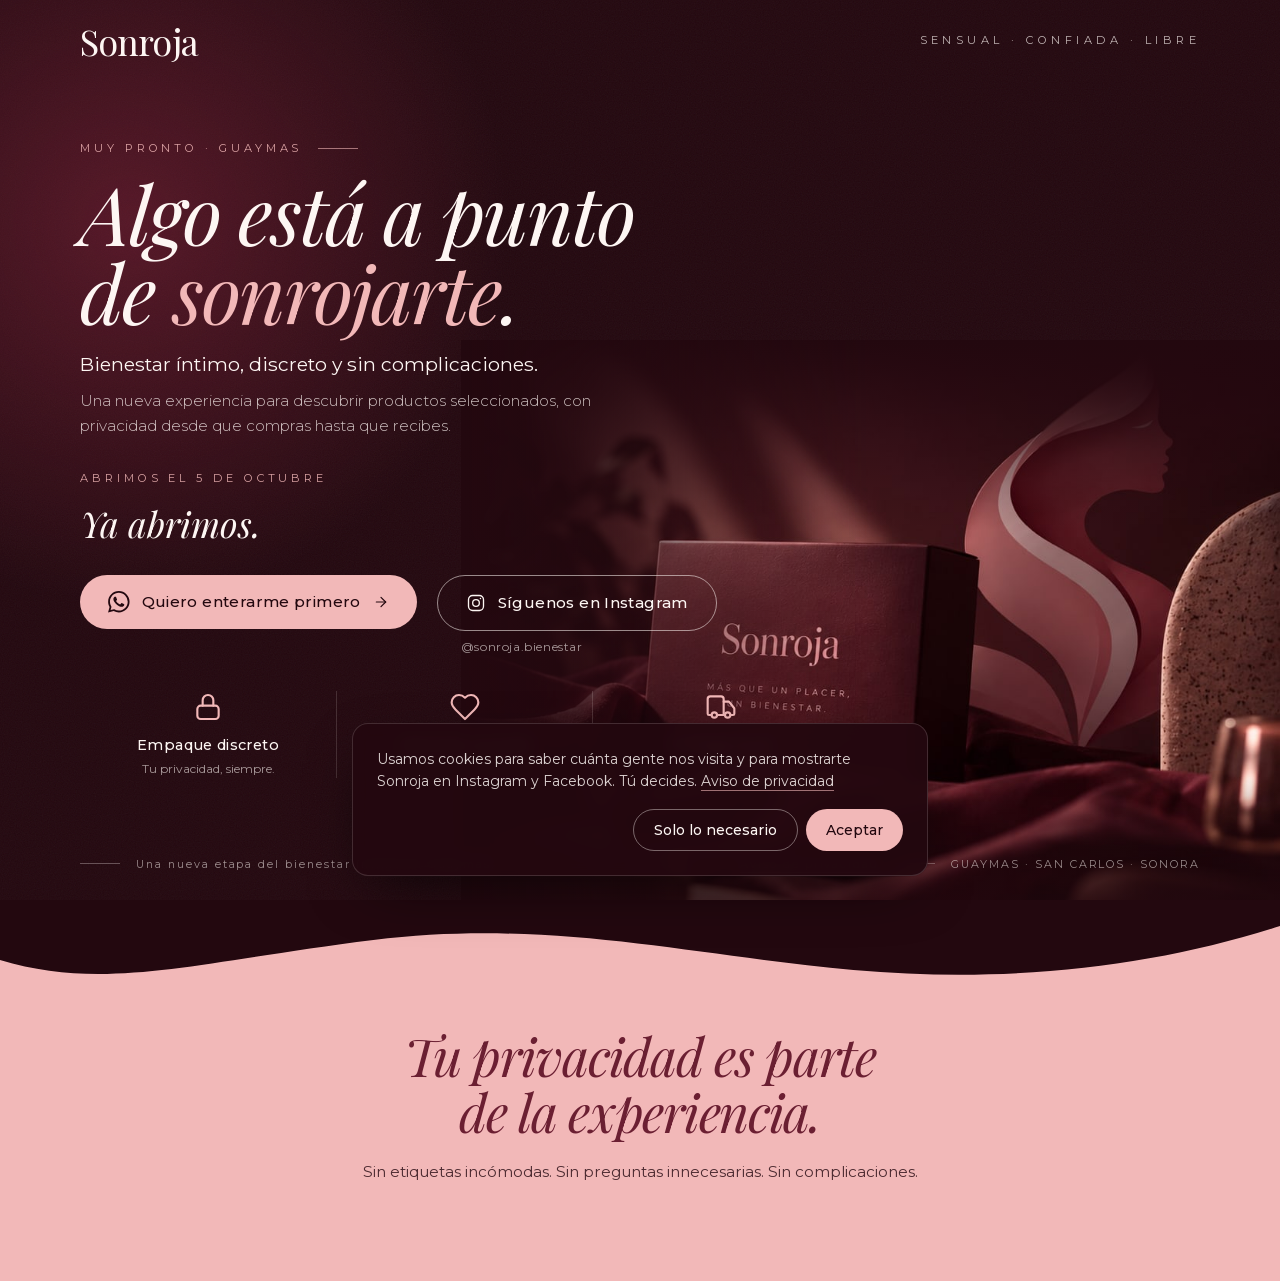
==== commit 085f4f4a: "Publica ef6863615b9c799fb069a9d3277718f9f082655e saulurias/sonroja@ef6863615b9c799fb069a9d3277718f9f" ====
--- a/index.html
+++ b/index.html
@@ -1,3 +1 @@
-<!DOCTYPE html><html lang="es-MX" class="playfair_display_1e502c43-module__cDo6sW__variable montserrat_c5a0b145-module__19wr9q__variable h-full"><head><meta charSet="utf-8"/><meta name="viewport" content="width=device-width, initial-scale=1"/><link rel="preload" href="/_next/static/media/2a65768255d6b625-s.p.3u4lli0-axodc.woff2" as="font" crossorigin="" type="font/woff2"/><link rel="preload" href="/_next/static/media/70e3db2de7f94926-s.p.39pl-v7c3qrze.woff2" as="font" crossorigin="" type="font/woff2"/><link rel="preload" href="/_next/static/media/e8f2fbee2754df70-s.p.1dqa_6e_ad4sj.woff2" as="font" crossorigin="" type="font/woff2"/><link rel="preload" as="image" href="/_next/static/media/hero-escena.1jrs5t6_s732d.jpg"/><link rel="stylesheet" href="/_next/static/chunks/06btxpb3lqb6_.css" data-precedence="next"/><link rel="preload" as="script" fetchPriority="low" href="/_next/static/chunks/12aruqaur5huj.js"/><script src="/_next/static/chunks/3rx7jmld6eggj.js" async=""></script><script src="/_next/static/chunks/3kmozkq6tgqnz.js" async=""></script><script src="/_next/static/chunks/turbopack-170514xpmhr9v.js" async=""></script><script src="/_next/static/chunks/3fntmmi971322.js" async=""></script><script src="/_next/static/chunks/0w2wz_5kwi_a_.js" async=""></script><meta name="theme-color" content="#23080f"/><title>Sonroja · Muy pronto</title><meta name="description" content="Bienestar íntimo, discreto y sin complicaciones. Abrimos el 5 de octubre de 2026 en Guaymas y San Carlos."/><meta name="facebook-domain-verification" content="gm8v522ucp8yd2fqfu4jbpfa32lbmu"/><meta property="og:title" content="Sonroja · Muy pronto"/><meta property="og:description" content="Bienestar íntimo, discreto y sin complicaciones. Abrimos el 5 de octubre de 2026 en Guaymas y San Carlos."/><meta property="og:url" content="https://sonroja.com"/><meta property="og:site_name" content="Sonroja"/><meta property="og:locale" content="es_MX"/><meta property="og:image" content="https://sonroja.com/opengraph-image.png?opengraph-image.16ooycwsqozht.png"/><meta property="og:image:type" content="image/png"/><meta property="og:image:width" content="1200"/><meta property="og:image:height" content="630"/><meta property="og:image:alt" content="Sonroja · Muy pronto. Algo está a punto de sonrojarte. Abrimos el 5 de octubre.
-"/><meta property="og:type" content="website"/><meta name="twitter:card" content="summary_large_image"/><meta name="twitter:title" content="Sonroja · Muy pronto"/><meta name="twitter:description" content="Bienestar íntimo, discreto y sin complicaciones. Abrimos el 5 de octubre de 2026 en Guaymas y San Carlos."/><meta name="twitter:image" content="https://sonroja.com/opengraph-image.png?opengraph-image.16ooycwsqozht.png"/><meta name="twitter:image:alt" content="Sonroja · Muy pronto. Algo está a punto de sonrojarte. Abrimos el 5 de octubre.
-"/><meta name="twitter:image:type" content="image/png"/><meta name="twitter:image:width" content="1200"/><meta name="twitter:image:height" content="630"/><link rel="icon" href="/icon.png?icon.1rj7wecy45k69.png" sizes="512x512" type="image/png"/><link rel="apple-touch-icon" href="/apple-icon.png?apple-icon.2mxpkbkxnqx8w.png" sizes="180x180" type="image/png"/><meta name="next-size-adjust" content=""/><script src="/_next/static/chunks/0cz1d0mv5g_q7.js" noModule=""></script></head><body class="flex min-h-full flex-col"><div hidden=""><!--$--><!--/$--></div><main class="relative isolate overflow-x-clip"><section class="relative flex flex-col lg:min-h-dvh"><div aria-hidden="true" class="pointer-events-none absolute inset-x-0 top-0 -z-10 h-[min(66vh,560px)] md:inset-x-auto md:right-0 md:h-[min(72vh,600px)] md:w-[50%] lg:inset-auto lg:bottom-0 lg:right-0 lg:aspect-[1064/728] lg:h-auto lg:max-h-full lg:w-[56%] xl:w-[64%]"><img alt="" decoding="async" data-nimg="fill" class="object-cover object-right lg:object-bottom" style="position:absolute;height:100%;width:100%;left:0;top:0;right:0;bottom:0;color:transparent;background-size:cover;background-position:50% 50%;background-repeat:no-repeat;background-image:url(&quot;data:image/svg+xml;charset=utf-8,%3Csvg xmlns=&#x27;http://www.w3.org/2000/svg&#x27; viewBox=&#x27;0 0 320 200&#x27;%3E%3Cfilter id=&#x27;b&#x27; color-interpolation-filters=&#x27;sRGB&#x27;%3E%3CfeGaussianBlur stdDeviation=&#x27;20&#x27;/%3E%3CfeColorMatrix values=&#x27;1 0 0 0 0 0 1 0 0 0 0 0 1 0 0 0 0 0 100 -1&#x27; result=&#x27;s&#x27;/%3E%3CfeFlood x=&#x27;0&#x27; y=&#x27;0&#x27; width=&#x27;100%25&#x27; height=&#x27;100%25&#x27;/%3E%3CfeComposite operator=&#x27;out&#x27; in=&#x27;s&#x27;/%3E%3CfeComposite in2=&#x27;SourceGraphic&#x27;/%3E%3CfeGaussianBlur stdDeviation=&#x27;20&#x27;/%3E%3C/filter%3E%3Cimage width=&#x27;100%25&#x27; height=&#x27;100%25&#x27; x=&#x27;0&#x27; y=&#x27;0&#x27; preserveAspectRatio=&#x27;none&#x27; style=&#x27;filter: url(%23b);&#x27; href=&#x27;[data-uri]&#x27;/%3E%3C/svg%3E&quot;)" src="/_next/static/media/hero-escena.1jrs5t6_s732d.jpg"/><div class="hero-shade absolute inset-0"></div></div><div aria-hidden="true" class="pointer-events-none absolute inset-0 -z-20 overflow-hidden"><div class="absolute -left-1/4 -top-1/4 size-[70vmax] rounded-full bg-[radial-gradient(circle,var(--color-vino)_0%,transparent_60%)] opacity-70 animate-drift"></div><div class="grain absolute inset-0"></div><div aria-hidden="true" class="pointer-events-none fixed left-0 top-0 size-[44rem] rounded-full opacity-0 transition-opacity duration-1000" style="background:radial-gradient(circle, rgba(199,119,122,0.22) 0%, rgba(199,119,122,0) 62%)"></div></div><header class="flex items-center justify-between py-6 animate-rise md:py-8 lg:py-[clamp(1rem,2.5vh,2rem)] px-6 sm:px-10 lg:px-16 xl:px-20"><span class="font-display text-[1.75rem] leading-none tracking-tight text-crema md:text-[2.25rem]">Sonroja</span><p class="hidden text-[0.7rem] uppercase tracking-[0.4em] text-crema/70 md:block">Sensual · Confiada · Libre</p></header><div class="flex flex-1 flex-col justify-center pb-10 pt-8 lg:pb-[clamp(1rem,3vh,2.5rem)] lg:pt-2 px-6 sm:px-10 lg:px-16 xl:px-20"><div class="max-w-[48rem] lg:max-w-[56%] xl:max-w-[48rem]"><p class="eyebrow flex items-center gap-4 animate-rise [animation-delay:0.1s]">Muy pronto · <!-- -->Guaymas<span aria-hidden="true" class="h-px w-10 bg-rosa/60"></span></p><h1 class="mt-4 font-display text-[clamp(2.9rem,min(6.3vw,11vh),6.5rem)] italic leading-[0.98] tracking-tight text-balance text-crema animate-rise [animation-delay:0.2s]">Algo está a punto de <span class="text-rosa">sonrojarte</span>.</h1><p class="mt-5 max-w-[34rem] text-[clamp(1.125rem,1.5vw,1.625rem)] leading-snug text-pretty text-crema animate-rise [animation-delay:0.3s]">Bienestar íntimo, discreto y sin complicaciones.</p><p class="mt-3 max-w-[36rem] text-[clamp(0.95rem,1.05vw,1.2rem)] font-light leading-relaxed text-pretty text-crema/75 animate-rise [animation-delay:0.38s]">Una nueva experiencia para descubrir productos seleccionados, con privacidad desde que compras hasta que recibes.</p><div class="mt-8 animate-rise [animation-delay:0.5s] md:mt-9 lg:mt-[clamp(1.25rem,3.5vh,2.25rem)]"><p class="eyebrow">Abrimos el <!-- -->5 de octubre</p><div class="mt-4"><div role="timer" aria-label="Cuenta regresiva: abrimos el 5 de octubre" class="flex items-center transition-opacity duration-700" style="opacity:0"><div class="flex items-center"><div class="flex flex-col items-center"><span class="font-display text-[clamp(2.75rem,min(5vw,8vh),4.5rem)] leading-none tabular-nums lining-nums text-crema">00</span><span class="mt-2 text-[0.65rem] uppercase tracking-[0.3em] text-crema/60">días</span></div></div><div class="flex items-center"><span aria-hidden="true" class="mx-5 h-12 w-px bg-crema/20 sm:mx-8 md:h-16 lg:mx-10"></span><div class="flex flex-col items-center"><span class="font-display text-[clamp(2.75rem,min(5vw,8vh),4.5rem)] leading-none tabular-nums lining-nums text-crema">00</span><span class="mt-2 text-[0.65rem] uppercase tracking-[0.3em] text-crema/60">horas</span></div></div><div class="flex items-center"><span aria-hidden="true" class="mx-5 h-12 w-px bg-crema/20 sm:mx-8 md:h-16 lg:mx-10"></span><div class="flex flex-col items-center"><span class="font-display text-[clamp(2.75rem,min(5vw,8vh),4.5rem)] leading-none tabular-nums lining-nums text-crema">00</span><span class="mt-2 text-[0.65rem] uppercase tracking-[0.3em] text-crema/60">min</span></div></div></div></div></div><div class="mt-9 flex flex-col gap-3 animate-rise [animation-delay:0.62s] sm:flex-row sm:flex-wrap sm:items-start sm:gap-5 md:mt-10 lg:mt-[clamp(1.25rem,3.5vh,2.5rem)]"><a href="https://wa.me/526222279504?text=Hola%2C%20quiero%20enterarme%20primero%20de%20la%20apertura%20de%20Sonroja." target="_blank" rel="noopener noreferrer" class="group inline-flex items-center justify-center gap-3 whitespace-nowrap rounded-full bg-rosa px-6 py-4 text-[0.95rem] font-medium tracking-wide text-vino-950 transition-[background-color,box-shadow,transform] duration-300 hover:bg-durazno hover:shadow-[0_0_48px_-8px_rgba(242,184,184,0.6)] focus-visible:outline-2 focus-visible:outline-offset-4 focus-visible:outline-rosa sm:px-7"><svg viewBox="0 0 24 24" aria-hidden="true" class="size-[1.35rem]" fill="currentColor"><path d="M17.472 14.382c-.297-.149-1.758-.867-2.03-.967-.273-.099-.471-.148-.67.15-.197.297-.767.966-.94 1.164-.173.199-.347.223-.644.075-.297-.15-1.255-.463-2.39-1.475-.883-.788-1.48-1.761-1.653-2.059-.173-.297-.018-.458.13-.606.134-.133.298-.347.446-.52.149-.174.198-.298.298-.497.099-.198.05-.371-.025-.52-.075-.149-.669-1.612-.916-2.207-.242-.579-.487-.5-.669-.51-.173-.008-.371-.01-.57-.01-.198 0-.52.074-.792.372-.272.297-1.04 1.016-1.04 2.479 0 1.462 1.065 2.875 1.213 3.074.149.198 2.096 3.2 5.077 4.487.709.306 1.262.489 1.694.625.712.227 1.36.195 1.871.118.571-.085 1.758-.719 2.006-1.413.248-.694.248-1.289.173-1.413-.074-.124-.272-.198-.57-.347m-5.421 7.403h-.004a9.87 9.87 0 0 1-5.031-1.378l-.361-.214-3.741.982.998-3.648-.235-.374a9.86 9.86 0 0 1-1.51-5.26c.001-5.45 4.436-9.884 9.888-9.884 2.64 0 5.122 1.03 6.988 2.898a9.825 9.825 0 0 1 2.893 6.994c-.003 5.45-4.437 9.885-9.885 9.885m8.413-18.297A11.815 11.815 0 0 0 12.05 0C5.495 0 .16 5.335.157 11.892c0 2.096.547 4.142 1.588 5.945L.057 24l6.305-1.654a11.882 11.882 0 0 0 5.683 1.448h.005c6.554 0 11.89-5.335 11.893-11.893a11.821 11.821 0 0 0-3.48-8.413Z"></path></svg>Quiero enterarme primero<svg viewBox="0 0 24 24" aria-hidden="true" class="size-4 transition-transform duration-300 group-hover:translate-x-1" fill="none" stroke="currentColor" stroke-width="1.8" stroke-linecap="round" stroke-linejoin="round"><path d="M5 12h14"></path><path d="m12 5 7 7-7 7"></path></svg></a><div class="flex flex-col items-center gap-2 sm:items-start"><a href="https://www.instagram.com/sonroja.bienestar/" target="_blank" rel="noopener noreferrer" class="inline-flex w-full items-center justify-center gap-3 whitespace-nowrap rounded-full border border-crema/55 px-6 py-4 text-[0.95rem] font-medium tracking-wide text-crema transition-[background-color,border-color] duration-300 hover:border-crema hover:bg-crema/10 focus-visible:outline-2 focus-visible:outline-offset-4 focus-visible:outline-rosa sm:w-auto sm:px-7"><svg viewBox="0 0 24 24" aria-hidden="true" class="size-[1.25rem]" fill="none" stroke="currentColor" stroke-width="1.6" stroke-linecap="round" stroke-linejoin="round"><rect x="3" y="3" width="18" height="18" rx="5"></rect><circle cx="12" cy="12" r="4"></circle><circle cx="17.3" cy="6.7" r="0.9" fill="currentColor" stroke="none"></circle></svg>Síguenos en Instagram</a><span class="text-xs tracking-wider text-crema/60 sm:pl-6">@sonroja.bienestar</span></div></div><ul class="mt-10 grid grid-cols-3 animate-rise [animation-delay:0.75s] md:mt-12 lg:mt-[clamp(1.25rem,4vh,3rem)]"><li class="flex flex-col items-center px-1 text-center sm:px-4 "><svg viewBox="0 0 24 24" aria-hidden="true" class="size-7 text-rosa md:size-8" fill="none" stroke="currentColor" stroke-width="1.6" stroke-linecap="round" stroke-linejoin="round"><rect x="4" y="11" width="16" height="10" rx="2.5"></rect><path d="M8 11V7a4 4 0 0 1 8 0v4"></path></svg><p class="mt-3 text-[0.8rem] font-medium tracking-wide text-crema sm:text-[0.9rem]">Empaque discreto</p><p class="mt-1 text-[0.7rem] leading-snug text-crema/60 sm:text-xs">Tu privacidad, siempre.</p></li><li class="flex flex-col items-center px-1 text-center sm:px-4 border-l border-crema/15"><svg viewBox="0 0 24 24" aria-hidden="true" class="size-7 text-rosa md:size-8" fill="none" stroke="currentColor" stroke-width="1.6" stroke-linecap="round" stroke-linejoin="round"><path d="M19 14c1.49-1.46 3-3.21 3-5.5A5.5 5.5 0 0 0 16.5 3c-1.76 0-3 .5-4.5 2-1.5-1.5-2.74-2-4.5-2A5.5 5.5 0 0 0 2 8.5c0 2.3 1.5 4.05 3 5.5l7 7Z"></path></svg><p class="mt-3 text-[0.8rem] font-medium tracking-wide text-crema sm:text-[0.9rem]">Atención privada</p><p class="mt-1 text-[0.7rem] leading-snug text-crema/60 sm:text-xs">Sin preguntas incómodas.</p></li><li class="flex flex-col items-center px-1 text-center sm:px-4 border-l border-crema/15"><svg viewBox="0 0 24 24" aria-hidden="true" class="size-7 text-rosa md:size-8" fill="none" stroke="currentColor" stroke-width="1.6" stroke-linecap="round" stroke-linejoin="round"><path d="M14 18V6a2 2 0 0 0-2-2H4a2 2 0 0 0-2 2v11a1 1 0 0 0 1 1h2"></path><path d="M15 18H9"></path><path d="M19 18h2a1 1 0 0 0 1-1v-3.65a1 1 0 0 0-.22-.624l-3.48-4.35A1 1 0 0 0 17.52 8H14"></path><circle cx="17" cy="18" r="2"></circle><circle cx="7" cy="18" r="2"></circle></svg><p class="mt-3 text-[0.8rem] font-medium tracking-wide text-crema sm:text-[0.9rem]">Entrega local</p><p class="mt-1 text-[0.7rem] leading-snug text-crema/60 sm:text-xs">Guaymas y San Carlos.</p></li></ul></div></div><footer class="flex flex-col gap-3 pb-7 text-[0.68rem] tracking-[0.18em] text-crema/55 animate-rise [animation-delay:0.85s] sm:flex-row sm:items-center sm:justify-between px-6 sm:px-10 lg:px-16 xl:px-20"><p class="flex items-center gap-4"><span aria-hidden="true" class="hidden h-px w-10 bg-crema/30 sm:block"></span>Una nueva etapa del bienestar íntimo en <!-- -->Guaymas<!-- -->.</p><p class="flex items-center gap-4 uppercase">Guaymas · San Carlos · Sonora<span aria-hidden="true" class="hidden h-px w-10 bg-crema/30 sm:block"></span></p></footer></section><section class="relative bg-rosa text-vino-950"><svg aria-hidden="true" viewBox="0 0 1440 96" preserveAspectRatio="none" class="block h-14 w-full text-vino-950 sm:h-20 md:h-24"><path d="M0 0h1440v26c-140 40-300 58-480 44S620 18 420 40 120 92 0 60Z" fill="currentColor"></path></svg><div class="mx-auto max-w-3xl pb-16 pt-6 text-center sm:pb-20 md:pb-24 md:pt-8 px-6 sm:px-10 lg:px-16 xl:px-20"><h2 class="font-display text-[clamp(1.9rem,4.2vw,3.25rem)] italic leading-[1.08] tracking-tight text-balance text-vino">Tu privacidad es parte de la experiencia.</h2><p class="mx-auto mt-5 max-w-[38rem] text-[clamp(0.95rem,1.1vw,1.15rem)] leading-relaxed text-pretty text-vino-950/80">Sin etiquetas incómodas. Sin preguntas innecesarias. Sin complicaciones.</p></div></section></main><!--$--><!--/$--><script src="/_next/static/chunks/12aruqaur5huj.js" id="_R_" async=""></script><script>(self.__next_f=self.__next_f||[]).push([0])</script><script>self.__next_f.push([1,"1:\"$Sreact.fragment\"\n2:I[39756,[\"/_next/static/chunks/3fntmmi971322.js\"],\"default\"]\n3:I[37457,[\"/_next/static/chunks/3fntmmi971322.js\"],\"default\"]\n4:I[5500,[\"/_next/static/chunks/0w2wz_5kwi_a_.js\"],\"Image\"]\n5:I[13102,[\"/_next/static/chunks/0w2wz_5kwi_a_.js\"],\"CursorGlow\"]\ne:I[68027,[],\"default\",1]\n:HL[\"/_next/static/chunks/06btxpb3lqb6_.css\",\"style\"]\n:HL[\"/_next/static/media/2a65768255d6b625-s.p.3u4lli0-axodc.woff2\",\"font\",{\"crossOrigin\":\"\",\"type\":\"font/woff2\"}]\n:HL[\"/_next/static/media/70e3db2de7f94926-s.p.39pl-v7c3qrze.woff2\",\"font\",{\"crossOrigin\":\"\",\"type\":\"font/woff2\"}]\n:HL[\"/_next/static/media/e8f2fbee2754df70-s.p.1dqa_6e_ad4sj.woff2\",\"font\",{\"crossOrigin\":\"\",\"type\":\"font/woff2\"}]\n0:{\"P\":null,\"c\":[\"\",\"\"],\"q\":\"\",\"i\":false,\"f\":[[[\"\",{\"children\":[\"__PAGE__\",{},\"$undefined\",\"$undefined\",4608]},\"$undefined\",\"$undefined\",4624],[[\"$\",\"$1\",\"c\",{\"children\":[[[\"$\",\"link\",\"0\",{\"rel\":\"stylesheet\",\"href\":\"/_next/static/chunks/06btxpb3lqb6_.css\",\"precedence\":\"next\",\"crossOrigin\":\"$undefined\",\"nonce\":\"$undefined\"}]],[\"$\",\"html\",null,{\"lang\":\"es-MX\",\"className\":\"playfair_display_1e502c43-module__cDo6sW__variable montserrat_c5a0b145-module__19wr9q__variable h-full\",\"children\":[\"$\",\"body\",null,{\"className\":\"flex min-h-full flex-col\",\"children\":[\"$\",\"$L2\",null,{\"parallelRouterKey\":\"children\",\"error\":\"$undefined\",\"errorStyles\":\"$undefined\",\"errorScripts\":\"$undefined\",\"template\":[\"$\",\"$L3\",null,{}],\"templateStyles\":\"$undefined\",\"templateScripts\":\"$undefined\",\"notFound\":[[[\"$\",\"title\",null,{\"children\":\"404: This page could not be found.\"}],[\"$\",\"div\",null,{\"style\":{\"fontFamily\":\"system-ui,\\\"Segoe UI\\\",Roboto,Helvetica,Arial,sans-serif,\\\"Apple Color Emoji\\\",\\\"Segoe UI Emoji\\\"\",\"height\":\"100vh\",\"textAlign\":\"center\",\"display\":\"flex\",\"flexDirection\":\"column\",\"alignItems\":\"center\",\"justifyContent\":\"center\"},\"children\":[\"$\",\"div\",null,{\"children\":[[\"$\",\"style\",null,{\"dangerouslySetInnerHTML\":{\"__html\":\"body{color:#000;background:#fff;margin:0}.next-error-h1{border-right:1px solid rgba(0,0,0,.3)}@media (prefers-color-scheme:dark){body{color:#fff;background:#000}.next-error-h1{border-right:1px solid rgba(255,255,255,.3)}}\"}}],[\"$\",\"h1\",null,{\"className\":\"next-error-h1\",\"style\":{\"display\":\"inline-block\",\"margin\":\"0 20px 0 0\",\"padding\":\"0 23px 0 0\",\"fontSize\":24,\"fontWeight\":500,\"verticalAlign\":\"top\",\"lineHeight\":\"49px\"},\"children\":404}],[\"$\",\"div\",null,{\"style\":{\"display\":\"inline-block\"},\"children\":[\"$\",\"h2\",null,{\"style\":{\"fontSize\":14,\"fontWeight\":400,\"lineHeight\":\"49px\",\"margin\":0},\"children\":\"This page could not be found.\"}]}]]}]}]],[]],\"forbidden\":\"$undefined\",\"unauthorized\":\"$undefined\"}]}]}]]}],{\"children\":[[\"$\",\"$1\",\"c\",{\"children\":[[\"$\",\"main\",null,{\"className\":\"relative isolate overflow-x-clip\",\"children\":[[\"$\",\"section\",null,{\"className\":\"relative flex flex-col lg:min-h-dvh\",\"children\":[[\"$\",\"div\",null,{\"aria-hidden\":true,\"className\":\"pointer-events-none absolute inset-x-0 top-0 -z-10 h-[min(66vh,560px)] md:inset-x-auto md:right-0 md:h-[min(72vh,600px)] md:w-[50%] lg:inset-auto lg:bottom-0 lg:right-0 lg:aspect-[1064/728] lg:h-auto lg:max-h-full lg:w-[56%] xl:w-[64%]\",\"children\":[[\"$\",\"$L4\",null,{\"src\":{\"src\":\"/_next/static/media/hero-escena.1jrs5t6_s732d.jpg\",\"width\":1064,\"height\":728,\"blurWidth\":8,\"blurHeight\":5,\"blurDataURL\":\"[data-uri]\"},\"alt\":\"\",\"fill\":true,\"priority\":true,\"placeholder\":\"blur\",\"sizes\":\"100vw\",\"className\":\"object-cover object-right lg:object-bottom\"}],[\"$\",\"div\",null,{\"className\":\"hero-shade absolute inset-0\"}]]}],[\"$\",\"div\",null,{\"aria-hidden\":true,\"className\":\"pointer-events-none absolute inset-0 -z-20 overflow-hidden\",\"children\":[[\"$\",\"div\",null,{\"className\":\"absolute -left-1/4 -top-1/4 size-[70vmax] rounded-full bg-[radial-gradient(circle,var(--color-vino)_0%,transparent_60%)] opacity-70 animate-drift\"}],[\"$\",\"div\",null,{\"className\":\"grain absolute inset-0\"}],[\"$\",\"$L5\",null,{}]]}],[\"$\",\"header\",null,{\"className\":\"flex items-center justify-between py-6 animate-rise md:py-8 lg:py-[clamp(1rem,2.5vh,2rem)] px-6 sm:px-10 lg:px-16 xl:px-20\",\"children\":[\"$L6\",\"$L7\"]}],\"$L8\",\"$L9\"]}],\"$La\"]}],[\"$Lb\"],\"$Lc\"]}],{},null,false,null]},null,false,null],\"$Ld\",false]],\"m\":\"$undefined\",\"G\":[\"$e\",[\"$Lf\"]],\"S\":true,\"h\":null,\"r\":\"$undefined\",\"s\":\"$undefined\",\"a\":\"$undefined\",\"l\":\"$undefined\",\"p\":\"$undefined\",\"d\":\"$undefined\",\"b\":\"TEOaLeT97qk4vcFnklNw3\"}\n10:I[56449,[\"/_next/static/chunks/0w2wz_5kwi_a_.js\"],\"Countdown\"]\n15:I[97367,[\"/_next/static/chunks/3fntmmi971322.js\"],\"OutletBoundary\"]\n16:\"$Sreact.suspense\"\n18:I[97367,[\"/_next/static/chunks/3fntmmi971322.js\"],\"ViewportBoundary\"]\n1a:I[97367,[\"/_next/static/chunks/3fntmmi971322.js\"],\"MetadataBoundary\"]\n6:[\"$\",\"span\",null,{\"className\":\"font-display text-[1.75rem] leading-none tracking-tight text-crema md:text-[2.25rem]\",\"children\":\"Sonroja\"}]\n7:[\"$\",\"p\",null,{\"className\":\"hidden text-[0.7rem] uppercase tracking-[0.4em] text-crema/70 md:block\",\"children\":\"Sensual · Confiada · Libre\"}]\n11:T459,M17.472 14.382c-.297-.149-1.758-.867-2.03-.967-.273-.099-.471-.148-.67.15-.197.297-.767.966-.94 1.164-.173.199-.347.223-.644.075-.297-.15-1.255-.463-2.39-1.475-.883-.788-1.48-1.761-1.653-2.059-.173-.297-.018-.458.13-.606.134-.133.298-.347.446-.52.149-.174.198-.298.298-.497.099-.198.05-.371-.025-.52-.075-.149-.669-1.612-.916-2.207-.242-.579-.487-.5-.669-.51-.173-.008-.371-.01-.57-.01-.198 0-.52.074-.792.372-.272.297-1.04 1.016-1.04 2.479 0 1.462 1.065 2.875 1.213 3.074.149.198 2.096 3.2 5.077 4.487.709.306 1.262.489 1.694.625.712.227 1.36.195 1.871.118.571-.085 1.758-.719 2.006-1.413.248-.694.248-1.289.173-1.413-.074-.124-.272-.198-.57-.347m-5.421 7.403h-.004a9.87 9.87 0 0 1-5.031-1.378l-.361-.214-3.741.982.998-3.648-.235-.374a9.86 9.86 0 0 1-1.51-5.26c.001-5.45 4.436-9.884 9.888-9.884 2.64 0 5.122 1.03 6.988 2.898a9.825 9.825 0 0 1 2.893 6.994c-.003 5.45-4.437 9.885-9.885 9.885m8.413-18.297A11.815 11.815 0 0 0 12.05 0C5.495 0 .16 5.335.157 11.892c0 2.096.547 4.142 1.588 5.945L.057 24l6.305-1.654a11.882 11.882 0 0 0 5.683 1.448h.005c6.554 0 11.89-5.335 11.893-11.893a11.821 11.821 0 0 0-3.48-8.413Z8:[\"$\",\"div\",null,{\"className\":\"flex flex-1 flex-col justify-center pb-10 pt-8 lg:pb-[clamp(1rem,3vh,2.5rem)] lg:pt-2 px-6 sm:px-10 lg:px-16 xl:px-20\",\"children\":[\"$\",\"div\",null,{\"className\":\"max-w-[48rem] lg:max-w-[56%] xl:max-w-[48rem]\",\"children\":[[\"$\",\"p\",null,{\"className\":\"eyebrow flex items-center gap-4 animate-rise [animation-delay:0.1s]\",\"children\":[\"Muy pronto · \",\"Guaymas\",[\"$\",\"span\",null,{\"aria-hidden\":true,\"className\":\"h-px w-10 bg-rosa/60\"}]]}],[\"$\",\"h1\",null,{\"className\":\"mt-4 font-display text-[clamp(2.9rem,min(6.3vw,11vh),6.5rem)] italic leading-[0.98] tracking-tight text-balance text-crema animate-rise [animation-delay:0.2s]\",\"children\":[\"Algo está a punto de \",[\"$\",\"span\",null,{\"className\":\"text-rosa\",\"children\":\"sonrojarte\"}],\".\"]}],[\"$\",\"p\",null,{\"className\":\"mt-5 max-w-[34rem] text-[clamp(1.125rem,1.5vw,1.625rem)] leading-snug text-pretty text-crema animate-rise [animation-delay:0.3s]\",\"children\":\"Bienestar íntimo, discreto y sin complicaciones.\"}],[\"$\",\"p\",null,{\"className\":\"mt-3 max-w-[36rem] text-[clamp(0.95rem,1.05vw,1.2rem)] font-light leading-relaxed text-pretty text-crema/75 animate-rise [animation-delay:0.38s]\",\"children\":\"Una nueva experiencia para descubrir productos seleccionados, con privacidad desde que compras hasta que recibes.\"}],[\"$\",\"div\",null,{\"className\":\"mt-8 animate-rise [animation-delay:0.5s] md:mt-9 lg:mt-[clamp(1.25rem,3.5vh,2.25rem)]\",\"children\":[[\"$\",\"p\",null,{\"className\":\"eyebrow\",\"children\":[\"Abrimos el \",\"5 de octubre\"]}],[\"$\",\"div\",null,{\"className\":\"mt-4\",\"children\":[\"$\",\"$L10\",null,{}]}]]}],[\"$\",\"div\",null,{\"className\":\"mt-9 flex flex-col gap-3 animate-rise [animation-delay:0.62s] sm:flex-row sm:flex-wrap sm:items-start sm:gap-5 md:mt-10 lg:mt-[clamp(1.25rem,3.5vh,2.5rem)]\",\"children\":[[\"$\",\"a\",null,{\"href\":\"https://wa.me/526222279504?text=Hola%2C%20quiero%20enterarme%20primero%20de%20la%20apertura%20de%20Sonroja.\",\"target\":\"_blank\",\"rel\":\"noopener noreferrer\",\"className\":\"group inline-flex items-center justify-center gap-3 whitespace-nowrap rounded-full bg-rosa px-6 py-4 text-[0.95rem] font-medium tracking-wide text-vino-950 transition-[background-color,box-shadow,transform] duration-300 hover:bg-durazno hover:shadow-[0_0_48px_-8px_rgba(242,184,184,0.6)] focus-visible:outline-2 focus-visible:outline-offset-4 focus-visible:outline-rosa sm:px-7\",\"children\":[[\"$\",\"svg\",null,{\"viewBox\":\"0 0 24 24\",\"aria-hidden\":\"true\",\"className\":\"size-[1.35rem]\",\"fill\":\"currentColor\",\"children\":[\"$\",\"path\",null,{\"d\":\"$11\"}]}],\"Quiero enterarme primero\",\"$L12\"]}],\"$L13\"]}],\"$L14\"]}]}]\n9:[\"$\",\"footer\",null,{\"className\":\"flex flex-col gap-3 pb-7 text-[0.68rem] tracking-[0.18em] text-crema/55 animate-rise [animation-delay:0.85s] sm:flex-row sm:items-center sm:justify-between px-6 sm:px-10 lg:px-16 xl:px-20\",\"children\":[[\"$\",\"p\",null,{\"className\":\"flex items-center gap-4\",\"children\":[[\"$\",\"span\",null,{\"aria-hidden\":true,\"className\":\"hidden h-px w-10 bg-crema/30 sm:block\"}],\"Una nueva etapa del bienestar íntimo en \",\"Guaymas\",\".\"]}],[\"$\",\"p\",null,{\"className\":\"flex items-center gap-4 uppercase\",\"children\":[\"Guaymas · San Carlos · Sonora\",[\"$\",\"span\",null,{\"aria-hidden\":true,\"className\":\"hidden h-px w-10 bg-crema/30 sm:block\"}]]}]]}]\na:[\"$\",\"section\",null,{\"className\":\"relative bg-rosa text-vino-950\",\"children\":[[\"$\",\"svg\",null,{\"aria-hidden\":true,\"viewBox\":\"0 0 1440 96\",\"preserveAspectRatio\":\"none\",\"className\":\"block h-14 w-full text-vino-950 sm:h-20 md:h-24\",\"children\":[\"$\",\"path\",null,{\"d\":\"M0 0h1440v26c-140 40-300 58-480 44S620 18 420 40 120 92 0 60Z\",\"fill\":\"currentColor\"}]}],[\"$\",\"div\",null,{\"className\":\"mx-auto max-w-3xl pb-16 pt-6 text-center sm:pb-20 md:pb-24 md:pt-8 px-6 sm:px-10 lg:px-16 xl:px-20\",\"children\":[[\"$\",\"h2\",null,{\"className\":\"font-display text-[clamp(1.9rem,4.2vw,3.25rem)] italic leading-[1.08] tracking-tight text-balance text-vino\",\"children\":\"Tu privacidad es parte de la experiencia.\"}],[\"$\",\"p\",null,{\"className\":\"mx-auto mt-5 max-w-[38rem] text-[clamp(0.95rem,1.1vw,1.15rem)] leading-relaxed text-pretty text-vino-950/80\",\"children\":\"Sin etiquetas incómodas. Sin preguntas innecesarias. Sin complicaciones.\"}]]}]]}]\nb:[\"$\",\"script\",\"script-0\",{\"src\":\"/_next/static/chunks/0w2wz_5kwi_a_.js\",\"async\":true,\"nonce\":\"$undefined\"}]\nc:[\"$\",\"$L15\",null,{\"children\":[\"$\",\"$16\",null,{\"name\":\"Next.MetadataOutlet\",\"children\":\"$@17\"}]}]\nd:[\"$\",\"$1\",\"h\",{\"children\":[null,[\"$\",\"$L18\",null,{\"children\":\"$L19\"}],[\"$\",\"div\",null,{\"hidden\":true,\"children\":[\"$\",\"$L1a\",null,{\"children\":[\"$\",\"$16\",null,{\"name\":\"Next.Metadata\",\"children\":\"$L1b\"}]}]}],[\"$\",\"meta\",null,{\"name\":\"next-size-adjust\",\"content\":\"\"}]]}]\nf:[\"$\",\"link\",\"0\",{\"rel\":\"stylesheet\",\"href\":\"/_next/static/chunks/06btxpb3lqb6_.css\",\"precedence\":\"next\",\"crossOrigin\":\"$undefined\",\"nonce\":\"$undefined\"}]\n12:[\"$\",\"svg\",null,{\"viewBox\":\"0 0 24 24\",\"aria-hidden\":\"true\",\"className\":\"size-4 transition-transform duration-300 group-hover:translate-x-1\",\"fill\":\"none\",\"stroke\":\"currentColor\",\"strokeWidth\":1.8,\"strokeLinecap\":\"round\",\"strokeLinejoin\":\"round\",\"children\":[[\"$\",\"path\",null,{\"d\":\"M5 12h14\"}],[\"$\",\"path\",null,{\"d\":\"m12 5 7 7-7 7\"}]]}]\n13:[\"$\",\"div\",null,{\"className\":\"flex flex-col items-center gap-2 sm:items-start\",\"children\":[[\"$\",\"a\",null,{\"href\":\"https://www.instagram.com/sonroja.bienestar/\",\"target\":\"_blank\",\"rel\":\"noopener noreferrer\",\"className\":\"inline-flex w-full items-center justify-center gap-3 whitespace-nowrap rounded-full border border-crema/55 px-6 py-4 text-[0.95rem] font-medium tracking-wide text-crema transition-[background-color,border-color] duration-300 hover:border-crema hover:bg-crema/10 focus-visible:outline-2 focus-visible:outline-offset-4 focus-visible:outline-rosa sm:w-auto sm:px-7\",\"children\":[[\"$\",\"svg\",null,{\"viewBox\":\"0 0 24 24\",\"aria-hidden\":\"true\",\"className\":\"size-[1.25rem]\",\"fill\":\"none\",\"stroke\":\"currentColor\",\"strokeWidth\":1.6,\"strokeLinecap\":\"round\",\"strokeLinejoin\":\"round\",\"children\":[[\"$\",\"rect\",null,{\"x\":\"3\",\"y\":\"3\",\"width\":\"18\",\"height\":\"18\",\"rx\":\"5\"}],[\"$\",\"circle\",null,{\"cx\":\"12\",\"cy\":\"12\",\"r\":\"4\"}],[\"$\",\"circle\",null,{\"cx\":\"17.3\",\"cy\":\"6.7\",\"r\":\"0.9\",\"fill\":\"currentColor\",\"stroke\":\"none\"}]]}],\"Síguenos en Instagram\"]}],[\"$\",\"span\",null,{\"className\":\"text-xs tracking-wider text-crema/60 sm:pl-6\",\"children\":\"@sonroja.bienestar\"}]]}]\n14:[\"$\",\"ul\",null,{\"className\":\"mt-10 grid grid-cols-3 animate-rise [animation-delay:0.75s] md:mt-12 lg:mt-[clamp(1.25rem,4vh,3rem)]\",\"children\":[[\"$\",\"li\",\"Empaque discreto\",{\"className\":\"flex flex-col items-center px-1 text-center sm:px-4 \",\"children\":[[\"$\",\"svg\",null,{\"viewBox\":\"0 0 24 24\",\"aria-hidden\":\"true\",\"className\":\"size-7 text-rosa md:size-8\",\"fill\":\"none\",\"stroke\":\"currentColor\",\"strokeWidth\":1.6,\"strokeLinecap\":\"round\",\"strokeLinejoin\":\"round\",\"children\":[[\"$\",\"rect\",null,{\"x\":\"4\",\"y\":\"11\",\"width\":\"16\",\"height\":\"10\",\"rx\":\"2.5\"}],[\"$\",\"path\",null,{\"d\":\"M8 11V7a4 4 0 0 1 8 0v4\"}]]}],[\"$\",\"p\",null,{\"className\":\"mt-3 text-[0.8rem] font-medium tracking-wide text-crema sm:text-[0.9rem]\",\"children\":\"Empaque discreto\"}],[\"$\",\"p\",null,{\"className\":\"mt-1 text-[0.7rem] leading-snug text-crema/60 sm:text-xs\",\"children\":\"Tu privacidad, siempre.\"}]]}],[\"$\",\"li\",\"Atención privada\",{\"className\":\"flex flex-col items-center px-1 text-center sm:px-4 border-l border-crema/15\",\"children\":[[\"$\",\"svg\",null,{\"viewBox\":\"0 0 24 24\",\"aria-hidden\":\"true\",\"className\":\"size-7 text-rosa md:size-8\",\"fill\":\"none\",\"stroke\":\"currentColor\",\"strokeWidth\":1.6,\"strokeLinecap\":\"round\",\"strokeLinejoin\":\"round\",\"children\":[\"$\",\"path\",null,{\"d\":\"M19 14c1.49-1.46 3-3.21 3-5.5A5.5 5.5 0 0 0 16.5 3c-1.76 0-3 .5-4.5 2-1.5-1.5-2.74-2-4.5-2A5.5 5.5 0 0 0 2 8.5c0 2.3 1.5 4.05 3 5.5l7 7Z\"}]}],[\"$\",\"p\",null,{\"className\":\"mt-3 text-[0.8rem] font-medium tracking-wide text-crema sm:text-[0.9rem]\",\"children\":\"Atención privada\"}],[\"$\",\"p\",null,{\"className\":\"mt-1 text-[0.7rem] leading-snug text-crema/60 sm:text-xs\",\"children\":\"Sin preguntas incómodas.\"}]]}],[\"$\",\"li\",\"Entrega local\",{\"className\":\"flex flex-col items-center px-1 text-center sm:px-4 border-l border-crema/15\",\"children\":[[\"$\",\"svg\",null,{\"viewBox\":\"0 0 24 24\",\"aria-hidden\":\"true\",\"className\":\"size-7 text-rosa md:size-8\",\"fill\":\"none\",\"stroke\":\"currentColor\",\"strokeWidth\":1.6,\"strokeLinecap\":\"round\",\"strokeLinejoin\":\"round\",\"children\":[[\"$\",\"path\",null,{\"d\":\"M14 18V6a2 2 0 0 0-2-2H4a2 2 0 0 0-2 2v11a1 1 0 0 0 1 1h2\"}],[\"$\",\"path\",null,{\"d\":\"M15 18H9\"}],[\"$\",\"path\",null,{\"d\":\"M19 18h2a1 1 0 0 0 1-1v-3.65a1 1 0 0 0-.22-.624l-3.48-4.35A1 1 0 0 0 17.52 8H14\"}],[\"$\",\"circle\",null,{\"cx\":\"17\",\"cy\":\"18\",\"r\":\"2\"}],[\"$\",\"circle\",null,{\"cx\":\"7\",\"cy\":\"18\",\"r\":\"2\"}]]}],[\"$\",\"p\",null,{\"className\":\"mt-3 text-[0.8rem] font-medium tracking-wide text-crema sm:text-[0.9rem]\",\"children\":\"Entrega local\"}],[\"$\",\"p\",null,{\"className\":\"mt-1 text-[0.7rem] leading-snug text-crema/60 sm:text-xs\",\"children\":\"Guaymas y San Carlos.\"}]]}]]}]\n19:[[\"$\",\"meta\",\"0\",{\"charSet\":\"utf-8\"}],[\"$\",\"meta\",\"1\",{\"name\":\"viewport\",\"content\":\"width=device-width, initial-scale=1\"}],[\"$\",\"meta\",\"2\",{\"name\":\"theme-color\",\"content\":\"#23080f\"}]]\n1c:I[27201,[\"/_next/static/chunks/3fntmmi971322.js\"],\"IconMark\"]\n17:null\n1b:[[\"$\",\"title\",\"0\",{\"children\":\"Sonroja · Muy pronto\"}],[\"$\",\"meta\",\"1\",{\"name\":\"description\",\"content\":\"Bienestar íntimo, discreto y sin complicaciones. Abrimos el 5 de octubre de 2026 en Guaymas y San Carlos.\"}],[\"$\",\"meta\",\"2\",{\"name\":\"facebook-domain-verification\",\"content\":\"gm8v522ucp8yd2fqfu4jbpfa32lbmu\"}],[\"$\",\"meta\",\"3\",{\"property\":\"og:title\",\"content\":\"Sonroja · Muy pronto\"}],[\"$\",\"meta\",\"4\",{\"property\":\"og:description\",\"content\":\"Bienestar íntimo, discreto y sin complicaciones. Abrimos el 5 de octubre de 2026 en Guaymas y San Carlos.\"}],[\"$\",\"meta\",\"5\",{\"property\":\"og:url\",\"content\":\"https://sonroja.com\"}],[\"$\",\"meta\",\"6\",{\"property\":\"og:site_name\",\"content\":\"Sonroja\"}],[\"$\",\"meta\",\"7\",{\"property\":\"og:locale\",\"content\":\"es_MX\"}],[\"$\",\"meta\",\"8\",{\"property\":\"og:image\",\"content\":\"https://sonroja.com/opengraph-image.png?opengraph-image.16ooycwsqozht.png\"}],[\"$\",\"meta\",\"9\",{\"property\":\"og:image:type\",\"content\":\"image/png\"}],[\"$\",\"meta\",\"10\",{\"property\":\"og:image:width\",\"content\":\"1200\"}],[\"$\",\"meta\",\"11\",{\"property\":\"og:image:height\",\"content\":\"630\"}],[\"$\",\"meta\",\"12\",{\"property\":\"og:image:alt\",\"content\":\"Sonroja · Muy pronto. Algo está a punto de sonrojarte. Abrimos el 5 de octubre.\\n\"}],[\"$\",\"meta\",\"13\",{\"property\":\"og:type\",\"content\":\"website\"}],[\"$\",\"meta\",\"14\",{\"name\":\"twitter:card\",\"content\":\"summary_large_image\"}],[\"$\",\"meta\",\"15\",{\"name\":\"twitter:title\",\"content\":\"Sonroja · Muy pronto\"}],[\"$\",\"meta\",\"16\",{\"name\":\"twitter:description\",\"content\":\"Bienestar íntimo, discreto y sin complicaciones. Abrimos el 5 de octubre de 2026 en Guaymas y San Carlos.\"}],[\"$\",\"meta\",\"17\",{\"name\":\"twitter:image\",\"content\":\"https://sonroja.com/opengraph-image.png?opengraph-image.16ooycwsqozht.png\"}],[\"$\",\"meta\",\"18\",{\"name\":\"twitter:image:alt\",\"content\":\"Sonroja · Muy pronto. Algo está a punto de sonrojarte. Abrimos el 5 de octubre.\\n\"}],[\"$\",\"meta\",\"19\",{\"name\":\"twitter:image:type\",\"content\":\"image/png\"}],[\"$\",\"meta\",\"20\",{\"name\":\"twitter:image:width\",\"content\":\"1200\"}],[\"$\",\"meta\",\"21\",{\"name\":\"twitter:image:height\",\"content\":\"630\"}],[\"$\",\"link\",\"22\",{\"rel\":\"icon\",\"href\":\"/icon.png?icon.1rj7wecy45k69.png\",\"sizes\":\"512x512\",\"type\":\"image/png\"}],[\"$\",\"link\",\"23\",{\"rel\":\"apple-touch-icon\",\"href\":\"/apple-icon.png?apple-icon.2mxpkbkxnqx8w.png\",\"sizes\":\"180x180\",\"type\":\"image/png\"}],[\"$\",\"$L1c\",\"24\",{}]]\n"])</script></body></html>+<!DOCTYPE html><html lang="es-MX" class="playfair_display_1e502c43-module__cDo6sW__variable montserrat_c5a0b145-module__19wr9q__variable h-full"><head><meta charSet="utf-8"/><meta name="viewport" content="width=device-width, initial-scale=1"/><link rel="preload" href="/_next/static/media/2a65768255d6b625-s.p.3u4lli0-axodc.woff2" as="font" crossorigin="" type="font/woff2"/><link rel="preload" href="/_next/static/media/70e3db2de7f94926-s.p.39pl-v7c3qrze.woff2" as="font" crossorigin="" type="font/woff2"/><link rel="preload" href="/_next/static/media/e8f2fbee2754df70-s.p.1dqa_6e_ad4sj.woff2" as="font" crossorigin="" type="font/woff2"/><link rel="preload" as="image" href="/_next/static/media/hero-escena.1jrs5t6_s732d.jpg"/><link rel="stylesheet" href="/_next/static/chunks/1xmp1xrt846rm.css" data-precedence="next"/><link rel="preload" as="script" fetchPriority="low" href="/_next/static/chunks/0jvhpaew_uadu.js"/><script src="/_next/static/chunks/19mx3mg6lkumu.js" async=""></script><script src="/_next/static/chunks/2qyr2zzqw7k6q.js" async=""></script><script src="/_next/static/chunks/344n2zhqbh4pn.js" async=""></script><script src="/_next/static/chunks/turbopack-24uqa-rq_a8kf.js" async=""></script><script src="/_next/static/chunks/3fntmmi971322.js" async=""></script><script src="/_next/static/chunks/13n_hydft1sdo.js" async=""></script><script src="/_next/static/chunks/0my7vt524zdba.js" async=""></script><meta name="theme-color" content="#23080f"/><title>Sonroja · Muy pronto</title><meta name="description" content="Bienestar íntimo, discreto y sin complicaciones. Abrimos el 5 de octubre de 2026 en Guaymas y San Carlos."/><meta name="facebook-domain-verification" content="gm8v522ucp8yd2fqfu4jbpfa32lbmu"/><meta property="og:title" content="Sonroja · Muy pronto"/><meta property="og:description" content="Bienestar íntimo, discreto y sin complicaciones. Abrimos el 5 de octubre de 2026 en Guaymas y San Carlos."/><meta property="og:url" content="https://sonroja.com/"/><meta property="og:site_name" content="Sonroja"/><meta property="og:locale" content="es_MX"/><meta property="og:image" content="https://sonroja.com/opengraph-image.png?opengraph-image.16ooycwsqozht.png"/><meta property="og:image:type" content="image/png"/><meta property="og:image:width" content="1200"/><meta property="og:image:height" content="630"/><meta property="og:image:alt" content="Sonroja · Muy pronto. Algo está a punto de sonrojarte. Abrimos el 5 de octubre."/><meta property="og:type" content="website"/><meta name="twitter:card" content="summary_large_image"/><meta name="twitter:title" content="Sonroja · Muy pronto"/><meta name="twitter:description" content="Bienestar íntimo, discreto y sin complicaciones. Abrimos el 5 de octubre de 2026 en Guaymas y San Carlos."/><meta name="twitter:image" content="https://sonroja.com/opengraph-image.png?opengraph-image.16ooycwsqozht.png"/><meta name="twitter:image:alt" content="Sonroja · Muy pronto. Algo está a punto de sonrojarte. Abrimos el 5 de octubre."/><meta name="twitter:image:type" content="image/png"/><meta name="twitter:image:width" content="1200"/><meta name="twitter:image:height" content="630"/><link rel="icon" href="/icon.png?icon.1rj7wecy45k69.png" sizes="512x512" type="image/png"/><link rel="apple-touch-icon" href="/apple-icon.png?apple-icon.2mxpkbkxnqx8w.png" sizes="180x180" type="image/png"/><meta name="next-size-adjust" content=""/><script src="/_next/static/chunks/0cz1d0mv5g_q7.js" noModule=""></script></head><body class="flex min-h-full flex-col"><div hidden=""><!--$--><!--/$--></div><main class="relative isolate overflow-x-clip"><section class="relative flex flex-col lg:min-h-dvh"><div aria-hidden="true" class="pointer-events-none absolute inset-x-0 top-0 -z-10 h-[min(66vh,560px)] md:inset-x-auto md:right-0 md:h-[min(72vh,600px)] md:w-[50%] lg:inset-auto lg:bottom-0 lg:right-0 lg:aspect-[1064/728] lg:h-auto lg:max-h-full lg:w-[56%] xl:w-[64%]"><img alt="" decoding="async" data-nimg="fill" class="object-cover object-right lg:object-bottom" style="position:absolute;height:100%;width:100%;left:0;top:0;right:0;bottom:0;color:transparent;background-size:cover;background-position:50% 50%;background-repeat:no-repeat;background-image:url(&quot;data:image/svg+xml;charset=utf-8,%3Csvg xmlns=&#x27;http://www.w3.org/2000/svg&#x27; viewBox=&#x27;0 0 320 200&#x27;%3E%3Cfilter id=&#x27;b&#x27; color-interpolation-filters=&#x27;sRGB&#x27;%3E%3CfeGaussianBlur stdDeviation=&#x27;20&#x27;/%3E%3CfeColorMatrix values=&#x27;1 0 0 0 0 0 1 0 0 0 0 0 1 0 0 0 0 0 100 -1&#x27; result=&#x27;s&#x27;/%3E%3CfeFlood x=&#x27;0&#x27; y=&#x27;0&#x27; width=&#x27;100%25&#x27; height=&#x27;100%25&#x27;/%3E%3CfeComposite operator=&#x27;out&#x27; in=&#x27;s&#x27;/%3E%3CfeComposite in2=&#x27;SourceGraphic&#x27;/%3E%3CfeGaussianBlur stdDeviation=&#x27;20&#x27;/%3E%3C/filter%3E%3Cimage width=&#x27;100%25&#x27; height=&#x27;100%25&#x27; x=&#x27;0&#x27; y=&#x27;0&#x27; preserveAspectRatio=&#x27;none&#x27; style=&#x27;filter: url(%23b);&#x27; href=&#x27;[data-uri]&#x27;/%3E%3C/svg%3E&quot;)" src="/_next/static/media/hero-escena.1jrs5t6_s732d.jpg"/><div class="hero-shade absolute inset-0"></div></div><div aria-hidden="true" class="pointer-events-none absolute inset-0 -z-20 overflow-hidden"><div class="absolute -left-1/4 -top-1/4 size-[70vmax] rounded-full bg-[radial-gradient(circle,var(--color-vino)_0%,transparent_60%)] opacity-70 animate-drift"></div><div class="grain absolute inset-0"></div><div aria-hidden="true" class="pointer-events-none fixed left-0 top-0 size-[44rem] rounded-full opacity-0 transition-opacity duration-1000" style="background:radial-gradient(circle, rgba(199,119,122,0.22) 0%, rgba(199,119,122,0) 62%)"></div></div><header class="flex items-center justify-between py-6 animate-rise md:py-8 lg:py-[clamp(1rem,2.5vh,2rem)] px-6 sm:px-10 lg:px-16 xl:px-20"><span class="font-display text-[1.75rem] leading-none tracking-tight text-crema md:text-[2.25rem]">Sonroja</span><p class="hidden text-[0.7rem] uppercase tracking-[0.4em] text-crema/70 md:block">Sensual · Confiada · Libre</p></header><div class="flex flex-1 flex-col justify-center pb-10 pt-8 lg:pb-[clamp(1rem,3vh,2.5rem)] lg:pt-2 px-6 sm:px-10 lg:px-16 xl:px-20"><div class="max-w-[48rem] lg:max-w-[56%] xl:max-w-[48rem]"><p class="eyebrow flex items-center gap-4 animate-rise [animation-delay:0.1s]">Muy pronto · <!-- -->Guaymas<span aria-hidden="true" class="h-px w-10 bg-rosa/60"></span></p><h1 class="mt-4 font-display text-[clamp(2.9rem,min(6.3vw,11vh),6.5rem)] italic leading-[0.98] tracking-tight text-balance text-crema animate-rise [animation-delay:0.2s]">Algo está a punto de <span class="text-rosa">sonrojarte</span>.</h1><p class="mt-5 max-w-[34rem] text-[clamp(1.125rem,1.5vw,1.625rem)] leading-snug text-pretty text-crema animate-rise [animation-delay:0.3s]">Bienestar íntimo, discreto y sin complicaciones.</p><p class="mt-3 max-w-[36rem] text-[clamp(0.95rem,1.05vw,1.2rem)] font-light leading-relaxed text-pretty text-crema/75 animate-rise [animation-delay:0.38s]">Una nueva experiencia para descubrir productos seleccionados, con privacidad desde que compras hasta que recibes.</p><div class="mt-8 animate-rise [animation-delay:0.5s] md:mt-9 lg:mt-[clamp(1.25rem,3.5vh,2.25rem)]"><p class="eyebrow">Abrimos el <!-- -->5 de octubre</p><div class="mt-4"><div role="timer" aria-label="Cuenta regresiva: abrimos el 5 de octubre" class="flex items-center transition-opacity duration-700" style="opacity:0"><div class="flex items-center"><div class="flex flex-col items-center"><span class="font-display text-[clamp(2.75rem,min(5vw,8vh),4.5rem)] leading-none tabular-nums lining-nums text-crema">00</span><span class="mt-2 text-[0.65rem] uppercase tracking-[0.3em] text-crema/60">días</span></div></div><div class="flex items-center"><span aria-hidden="true" class="mx-5 h-12 w-px bg-crema/20 sm:mx-8 md:h-16 lg:mx-10"></span><div class="flex flex-col items-center"><span class="font-display text-[clamp(2.75rem,min(5vw,8vh),4.5rem)] leading-none tabular-nums lining-nums text-crema">00</span><span class="mt-2 text-[0.65rem] uppercase tracking-[0.3em] text-crema/60">horas</span></div></div><div class="flex items-center"><span aria-hidden="true" class="mx-5 h-12 w-px bg-crema/20 sm:mx-8 md:h-16 lg:mx-10"></span><div class="flex flex-col items-center"><span class="font-display text-[clamp(2.75rem,min(5vw,8vh),4.5rem)] leading-none tabular-nums lining-nums text-crema">00</span><span class="mt-2 text-[0.65rem] uppercase tracking-[0.3em] text-crema/60">min</span></div></div></div></div></div><div class="mt-9 flex flex-col gap-3 animate-rise [animation-delay:0.62s] sm:flex-row sm:flex-wrap sm:items-start sm:gap-5 md:mt-10 lg:mt-[clamp(1.25rem,3.5vh,2.5rem)]"><a href="https://wa.me/526222279504?text=Hola%2C%20quiero%20enterarme%20primero%20de%20la%20apertura%20de%20Sonroja." target="_blank" rel="noopener noreferrer" class="group inline-flex items-center justify-center gap-3 whitespace-nowrap rounded-full bg-rosa px-6 py-4 text-[0.95rem] font-medium tracking-wide text-vino-950 transition-[background-color,box-shadow,transform] duration-300 hover:bg-durazno hover:shadow-[0_0_48px_-8px_rgba(242,184,184,0.6)] focus-visible:outline-2 focus-visible:outline-offset-4 focus-visible:outline-rosa sm:px-7"><svg viewBox="0 0 24 24" aria-hidden="true" class="size-[1.35rem]" fill="currentColor"><path d="M17.472 14.382c-.297-.149-1.758-.867-2.03-.967-.273-.099-.471-.148-.67.15-.197.297-.767.966-.94 1.164-.173.199-.347.223-.644.075-.297-.15-1.255-.463-2.39-1.475-.883-.788-1.48-1.761-1.653-2.059-.173-.297-.018-.458.13-.606.134-.133.298-.347.446-.52.149-.174.198-.298.298-.497.099-.198.05-.371-.025-.52-.075-.149-.669-1.612-.916-2.207-.242-.579-.487-.5-.669-.51-.173-.008-.371-.01-.57-.01-.198 0-.52.074-.792.372-.272.297-1.04 1.016-1.04 2.479 0 1.462 1.065 2.875 1.213 3.074.149.198 2.096 3.2 5.077 4.487.709.306 1.262.489 1.694.625.712.227 1.36.195 1.871.118.571-.085 1.758-.719 2.006-1.413.248-.694.248-1.289.173-1.413-.074-.124-.272-.198-.57-.347m-5.421 7.403h-.004a9.87 9.87 0 0 1-5.031-1.378l-.361-.214-3.741.982.998-3.648-.235-.374a9.86 9.86 0 0 1-1.51-5.26c.001-5.45 4.436-9.884 9.888-9.884 2.64 0 5.122 1.03 6.988 2.898a9.825 9.825 0 0 1 2.893 6.994c-.003 5.45-4.437 9.885-9.885 9.885m8.413-18.297A11.815 11.815 0 0 0 12.05 0C5.495 0 .16 5.335.157 11.892c0 2.096.547 4.142 1.588 5.945L.057 24l6.305-1.654a11.882 11.882 0 0 0 5.683 1.448h.005c6.554 0 11.89-5.335 11.893-11.893a11.821 11.821 0 0 0-3.48-8.413Z"></path></svg>Quiero enterarme primero<svg viewBox="0 0 24 24" aria-hidden="true" class="size-4 transition-transform duration-300 group-hover:translate-x-1" fill="none" stroke="currentColor" stroke-width="1.8" stroke-linecap="round" stroke-linejoin="round"><path d="M5 12h14"></path><path d="m12 5 7 7-7 7"></path></svg></a><div class="flex flex-col items-center gap-2 sm:items-start"><a href="https://www.instagram.com/sonroja.bienestar/" target="_blank" rel="noopener noreferrer" class="inline-flex w-full items-center justify-center gap-3 whitespace-nowrap rounded-full border border-crema/55 px-6 py-4 text-[0.95rem] font-medium tracking-wide text-crema transition-[background-color,border-color] duration-300 hover:border-crema hover:bg-crema/10 focus-visible:outline-2 focus-visible:outline-offset-4 focus-visible:outline-rosa sm:w-auto sm:px-7"><svg viewBox="0 0 24 24" aria-hidden="true" class="size-[1.25rem]" fill="none" stroke="currentColor" stroke-width="1.6" stroke-linecap="round" stroke-linejoin="round"><rect x="3" y="3" width="18" height="18" rx="5"></rect><circle cx="12" cy="12" r="4"></circle><circle cx="17.3" cy="6.7" r="0.9" fill="currentColor" stroke="none"></circle></svg>Síguenos en Instagram</a><span class="text-xs tracking-wider text-crema/60 sm:pl-6">@sonroja.bienestar</span></div></div><ul class="mt-10 grid grid-cols-3 animate-rise [animation-delay:0.75s] md:mt-12 lg:mt-[clamp(1.25rem,4vh,3rem)]"><li class="flex flex-col items-center px-1 text-center sm:px-4 "><svg viewBox="0 0 24 24" aria-hidden="true" class="size-7 text-rosa md:size-8" fill="none" stroke="currentColor" stroke-width="1.6" stroke-linecap="round" stroke-linejoin="round"><rect x="4" y="11" width="16" height="10" rx="2.5"></rect><path d="M8 11V7a4 4 0 0 1 8 0v4"></path></svg><p class="mt-3 text-[0.8rem] font-medium tracking-wide text-crema sm:text-[0.9rem]">Empaque discreto</p><p class="mt-1 text-[0.7rem] leading-snug text-crema/60 sm:text-xs">Tu privacidad, siempre.</p></li><li class="flex flex-col items-center px-1 text-center sm:px-4 border-l border-crema/15"><svg viewBox="0 0 24 24" aria-hidden="true" class="size-7 text-rosa md:size-8" fill="none" stroke="currentColor" stroke-width="1.6" stroke-linecap="round" stroke-linejoin="round"><path d="M19 14c1.49-1.46 3-3.21 3-5.5A5.5 5.5 0 0 0 16.5 3c-1.76 0-3 .5-4.5 2-1.5-1.5-2.74-2-4.5-2A5.5 5.5 0 0 0 2 8.5c0 2.3 1.5 4.05 3 5.5l7 7Z"></path></svg><p class="mt-3 text-[0.8rem] font-medium tracking-wide text-crema sm:text-[0.9rem]">Atención privada</p><p class="mt-1 text-[0.7rem] leading-snug text-crema/60 sm:text-xs">Sin preguntas incómodas.</p></li><li class="flex flex-col items-center px-1 text-center sm:px-4 border-l border-crema/15"><svg viewBox="0 0 24 24" aria-hidden="true" class="size-7 text-rosa md:size-8" fill="none" stroke="currentColor" stroke-width="1.6" stroke-linecap="round" stroke-linejoin="round"><path d="M14 18V6a2 2 0 0 0-2-2H4a2 2 0 0 0-2 2v11a1 1 0 0 0 1 1h2"></path><path d="M15 18H9"></path><path d="M19 18h2a1 1 0 0 0 1-1v-3.65a1 1 0 0 0-.22-.624l-3.48-4.35A1 1 0 0 0 17.52 8H14"></path><circle cx="17" cy="18" r="2"></circle><circle cx="7" cy="18" r="2"></circle></svg><p class="mt-3 text-[0.8rem] font-medium tracking-wide text-crema sm:text-[0.9rem]">Entrega local</p><p class="mt-1 text-[0.7rem] leading-snug text-crema/60 sm:text-xs">Guaymas y San Carlos.</p></li></ul></div></div><footer class="flex flex-col gap-3 pb-7 text-[0.68rem] tracking-[0.18em] text-crema/55 animate-rise [animation-delay:0.85s] sm:flex-row sm:items-center sm:justify-between px-6 sm:px-10 lg:px-16 xl:px-20"><p class="flex items-center gap-4"><span aria-hidden="true" class="hidden h-px w-10 bg-crema/30 sm:block"></span>Una nueva etapa del bienestar íntimo en <!-- -->Guaymas<!-- -->.</p><p class="flex items-center gap-4"><a class="underline decoration-crema/30 underline-offset-4 hover:text-crema" href="/privacidad/">Aviso de privacidad</a><span aria-hidden="true" class="hidden h-px w-10 bg-crema/30 sm:block"></span><span class="uppercase">Guaymas · San Carlos · Sonora</span></p></footer></section><section class="relative bg-rosa text-vino-950"><svg aria-hidden="true" viewBox="0 0 1440 96" preserveAspectRatio="none" class="block h-14 w-full text-vino-950 sm:h-20 md:h-24"><path d="M0 0h1440v26c-140 40-300 58-480 44S620 18 420 40 120 92 0 60Z" fill="currentColor"></path></svg><div class="mx-auto max-w-3xl pb-16 pt-6 text-center sm:pb-20 md:pb-24 md:pt-8 px-6 sm:px-10 lg:px-16 xl:px-20"><h2 class="font-display text-[clamp(1.9rem,4.2vw,3.25rem)] italic leading-[1.08] tracking-tight text-balance text-vino">Tu privacidad es parte de la experiencia.</h2><p class="mx-auto mt-5 max-w-[38rem] text-[clamp(0.95rem,1.1vw,1.15rem)] leading-relaxed text-pretty text-vino-950/80">Sin etiquetas incómodas. Sin preguntas innecesarias. Sin complicaciones.</p></div></section></main><!--$--><!--/$--><script src="/_next/static/chunks/0jvhpaew_uadu.js" id="_R_" async=""></script><script>(self.__next_f=self.__next_f||[]).push([0])</script><script>self.__next_f.push([1,"1:\"$Sreact.fragment\"\n2:I[39756,[\"/_next/static/chunks/3fntmmi971322.js\"],\"default\"]\n3:I[37457,[\"/_next/static/chunks/3fntmmi971322.js\"],\"default\"]\n4:I[97308,[\"/_next/static/chunks/13n_hydft1sdo.js\"],\"MetaPixel\"]\n5:I[5500,[\"/_next/static/chunks/13n_hydft1sdo.js\",\"/_next/static/chunks/0my7vt524zdba.js\"],\"Image\"]\n6:I[13102,[\"/_next/static/chunks/13n_hydft1sdo.js\",\"/_next/static/chunks/0my7vt524zdba.js\"],\"CursorGlow\"]\nf:I[68027,[\"/_next/static/chunks/13n_hydft1sdo.js\"],\"default\",1]\n:HL[\"/_next/static/chunks/1xmp1xrt846rm.css\",\"style\"]\n:HL[\"/_next/static/media/2a65768255d6b625-s.p.3u4lli0-axodc.woff2\",\"font\",{\"crossOrigin\":\"\",\"type\":\"font/woff2\"}]\n:HL[\"/_next/static/media/70e3db2de7f94926-s.p.39pl-v7c3qrze.woff2\",\"font\",{\"crossOrigin\":\"\",\"type\":\"font/woff2\"}]\n:HL[\"/_next/static/media/e8f2fbee2754df70-s.p.1dqa_6e_ad4sj.woff2\",\"font\",{\"crossOrigin\":\"\",\"type\":\"font/woff2\"}]\n0:{\"P\":null,\"c\":[\"\",\"\"],\"q\":\"\",\"i\":false,\"f\":[[[\"\",{\"children\":[\"__PAGE__\",{},\"$undefined\",\"$undefined\",4608]},\"$undefined\",\"$undefined\",4624],[[\"$\",\"$1\",\"c\",{\"children\":[[[\"$\",\"link\",\"0\",{\"rel\":\"stylesheet\",\"href\":\"/_next/static/chunks/1xmp1xrt846rm.css\",\"precedence\":\"next\",\"crossOrigin\":\"$undefined\",\"nonce\":\"$undefined\"}],[\"$\",\"script\",\"script-0\",{\"src\":\"/_next/static/chunks/13n_hydft1sdo.js\",\"async\":true,\"nonce\":\"$undefined\"}]],[\"$\",\"html\",null,{\"lang\":\"es-MX\",\"className\":\"playfair_display_1e502c43-module__cDo6sW__variable montserrat_c5a0b145-module__19wr9q__variable h-full\",\"children\":[\"$\",\"body\",null,{\"className\":\"flex min-h-full flex-col\",\"children\":[[\"$\",\"$L2\",null,{\"parallelRouterKey\":\"children\",\"error\":\"$undefined\",\"errorStyles\":\"$undefined\",\"errorScripts\":\"$undefined\",\"template\":[\"$\",\"$L3\",null,{}],\"templateStyles\":\"$undefined\",\"templateScripts\":\"$undefined\",\"notFound\":[[[\"$\",\"title\",null,{\"children\":\"404: This page could not be found.\"}],[\"$\",\"div\",null,{\"style\":{\"fontFamily\":\"system-ui,\\\"Segoe UI\\\",Roboto,Helvetica,Arial,sans-serif,\\\"Apple Color Emoji\\\",\\\"Segoe UI Emoji\\\"\",\"height\":\"100vh\",\"textAlign\":\"center\",\"display\":\"flex\",\"flexDirection\":\"column\",\"alignItems\":\"center\",\"justifyContent\":\"center\"},\"children\":[\"$\",\"div\",null,{\"children\":[[\"$\",\"style\",null,{\"dangerouslySetInnerHTML\":{\"__html\":\"body{color:#000;background:#fff;margin:0}.next-error-h1{border-right:1px solid rgba(0,0,0,.3)}@media (prefers-color-scheme:dark){body{color:#fff;background:#000}.next-error-h1{border-right:1px solid rgba(255,255,255,.3)}}\"}}],[\"$\",\"h1\",null,{\"className\":\"next-error-h1\",\"style\":{\"display\":\"inline-block\",\"margin\":\"0 20px 0 0\",\"padding\":\"0 23px 0 0\",\"fontSize\":24,\"fontWeight\":500,\"verticalAlign\":\"top\",\"lineHeight\":\"49px\"},\"children\":404}],[\"$\",\"div\",null,{\"style\":{\"display\":\"inline-block\"},\"children\":[\"$\",\"h2\",null,{\"style\":{\"fontSize\":14,\"fontWeight\":400,\"lineHeight\":\"49px\",\"margin\":0},\"children\":\"This page could not be found.\"}]}]]}]}]],[]],\"forbidden\":\"$undefined\",\"unauthorized\":\"$undefined\"}],[\"$\",\"$L4\",null,{}]]}]}]]}],{\"children\":[[\"$\",\"$1\",\"c\",{\"children\":[[\"$\",\"main\",null,{\"className\":\"relative isolate overflow-x-clip\",\"children\":[[\"$\",\"section\",null,{\"className\":\"relative flex flex-col lg:min-h-dvh\",\"children\":[[\"$\",\"div\",null,{\"aria-hidden\":true,\"className\":\"pointer-events-none absolute inset-x-0 top-0 -z-10 h-[min(66vh,560px)] md:inset-x-auto md:right-0 md:h-[min(72vh,600px)] md:w-[50%] lg:inset-auto lg:bottom-0 lg:right-0 lg:aspect-[1064/728] lg:h-auto lg:max-h-full lg:w-[56%] xl:w-[64%]\",\"children\":[[\"$\",\"$L5\",null,{\"src\":{\"src\":\"/_next/static/media/hero-escena.1jrs5t6_s732d.jpg\",\"width\":1064,\"height\":728,\"blurWidth\":8,\"blurHeight\":5,\"blurDataURL\":\"[data-uri]\"},\"alt\":\"\",\"fill\":true,\"priority\":true,\"placeholder\":\"blur\",\"sizes\":\"100vw\",\"className\":\"object-cover object-right lg:object-bottom\"}],[\"$\",\"div\",null,{\"className\":\"hero-shade absolute inset-0\"}]]}],[\"$\",\"div\",null,{\"aria-hidden\":true,\"className\":\"pointer-events-none absolute inset-0 -z-20 overflow-hidden\",\"children\":[[\"$\",\"div\",null,{\"className\":\"absolute -left-1/4 -top-1/4 size-[70vmax] rounded-full bg-[radial-gradient(circle,var(--color-vino)_0%,transparent_60%)] opacity-70 animate-drift\"}],[\"$\",\"div\",null,{\"className\":\"grain absolute inset-0\"}],[\"$\",\"$L6\",null,{}]]}],[\"$\",\"header\",null,{\"className\":\"flex items-center justify-between py-6 animate-rise md:py-8 lg:py-[clamp(1rem,2.5vh,2rem)] px-6 sm:px-10 lg:px-16 xl:px-20\",\"children\":[\"$L7\",\"$L8\"]}],\"$L9\",\"$La\"]}],\"$Lb\"]}],[\"$Lc\"],\"$Ld\"]}],{},null,false,null]},null,false,null],\"$Le\",false]],\"m\":\"$undefined\",\"G\":[\"$f\",[\"$L10\"]],\"S\":true,\"h\":null,\"r\":\"$undefined\",\"s\":\"$undefined\",\"a\":\"$undefined\",\"l\":\"$undefined\",\"p\":\"$undefined\",\"d\":\"$undefined\",\"b\":\"TUQAAmfRr31TehVYD_dnb\"}\n11:I[56449,[\"/_next/static/chunks/13n_hydft1sdo.js\",\"/_next/static/chunks/0my7vt524zdba.js\"],\"Countdown\"]\n12:I[68286,[\"/_next/static/chunks/13n_hydft1sdo.js\",\"/_next/static/chunks/0my7vt524zdba.js\"],\"CtaLink\"]\n17:I[22016,[\"/_next/static/chunks/13n_hydft1sdo.js\",\"/_next/static/chunks/0my7vt524zdba.js\"],\"\"]\n18:I[97367,[\"/_next/static/chunks/3fntmmi971322.js\"],\"OutletBoundary\"]\n19:\"$Sreact.suspense\"\n1b:I[97367,[\"/_next/static/chunks/3fntmmi971322.js\"],\"ViewportBoundary\"]\n1d:I[97367,[\"/_next/static/chunks/3fntmmi971322.js\"],\"MetadataBoundary\"]\n7:[\"$\",\"span\",null,{\"className\":\"font-display text-[1.75rem] leading-none tracking-tight text-crema md:text-[2.25rem]\",\"children\":\"Sonroja\"}]\n8:[\"$\",\"p\",null,{\"className\":\"hidden text-[0.7rem] uppercase tracking-[0.4em] text-crema/70 md:block\",\"children\":\"Sensual · Confiada · Libre\"}]\n13:T459,M17.472 14.382c-.297-.149-1.758-.867-2.03-.967-.273-.099-.471-.148-.67.15-.197.297-.767.966-.94 1.164-.173.199-.347.223-.644.075-.297-.15-1.255-.463-2.39-1.475-.883-.788-1.48-1.761-1.653-2.059-.173-.297-.018-.458.13-.606.134-.133.298-.347.446-.52.149-.174.198-.298.298-.497.099-.198.05-.371-.025-.52-.075-.149-.669-1.612-.916-2.207-.242-.579-.487-.5-.669-.51-.173-.008-.371-.01-.57-.01-.198 0-.52.074-.792.372-.272.297-1.04 1.016-1.04 2.479 0 1.462 1.065 2.875 1.213 3.074.149.198 2.096 3.2 5.077 4.487.709.306 1.262.489 1.694.625.712.227 1.36.195 1.871.118.571-.085 1.758-.719 2.006-1.413.248-.694.248-1.289.173-1.413-.074-.124-.272-.198-.57-.347m-5.421 7.403h-.004a9.87 9.87 0 0 1-5.031-1.378l-.361-.214-3.741.982.998-3.648-.235-.374a9.86 9.86 0 0 1-1.51-5.26c.001-5.45 4.436-9.884 9.888-9.884 2.64 0 5.122 1.03 6.988 2.898a9.825 9.825 0 0 1 2.893 6.994c-.003 5.45-4.437 9.885-9.885 9.885m8.413-18.297A11.815 11.815 0 0 0 12.05 0C5.495 0 .16 5.335.157 11.892c0 2.096.547 4.142 1.588 5.945L.057 24l6.305-1.654a11.882 11.882 0 0 0 5.683 1.448h.005c6.554 0 11.89-5.335 11.893-11.893a11.821 11.821 0 0 0-3.48-8.413Z9:[\"$\",\"div\",null,{\"className\":\"flex flex-1 flex-col justify-center pb-10 pt-8 lg:pb-[clamp(1rem,3vh,2.5rem)] lg:pt-2 px-6 sm:px-10 lg:px-16 xl:px-20\",\"children\":[\"$\",\"div\",null,{\"className\":\"max-w-[48rem] lg:max-w-[56%] xl:max-w-[48rem]\",\"children\":[[\"$\",\"p\",null,{\"className\":\"eyebrow flex items-center gap-4 animate-rise [animation-delay:0.1s]\",\"children\":[\"Muy pronto · \",\"Guaymas\",[\"$\",\"span\",null,{\"aria-hidden\":true,\"className\":\"h-px w-10 bg-rosa/60\"}]]}],[\"$\",\"h1\",null,{\"className\":\"mt-4 font-display text-[clamp(2.9rem,min(6.3vw,11vh),6.5rem)] italic leading-[0.98] tracking-tight text-balance text-crema animate-rise [animation-delay:0.2s]\",\"children\":[\"Algo está a punto de \",[\"$\",\"span\",null,{\"className\":\"text-rosa\",\"children\":\"sonrojarte\"}],\".\"]}],[\"$\",\"p\",null,{\"className\":\"mt-5 max-w-[34rem] text-[clamp(1.125rem,1.5vw,1.625rem)] leading-snug text-pretty text-crema animate-rise [animation-delay:0.3s]\",\"children\":\"Bienestar íntimo, discreto y sin complicaciones.\"}],[\"$\",\"p\",null,{\"className\":\"mt-3 max-w-[36rem] text-[clamp(0.95rem,1.05vw,1.2rem)] font-light leading-relaxed text-pretty text-crema/75 animate-rise [animation-delay:0.38s]\",\"children\":\"Una nueva experiencia para descubrir productos seleccionados, con privacidad desde que compras hasta que recibes.\"}],[\"$\",\"div\",null,{\"className\":\"mt-8 animate-rise [animation-delay:0.5s] md:mt-9 lg:mt-[clamp(1.25rem,3.5vh,2.25rem)]\",\"children\":[[\"$\",\"p\",null,{\"className\":\"eyebrow\",\"children\":[\"Abrimos el \",\"5 de octubre\"]}],[\"$\",\"div\",null,{\"className\":\"mt-4\",\"children\":[\"$\",\"$L11\",null,{}]}]]}],[\"$\",\"div\",null,{\"className\":\"mt-9 flex flex-col gap-3 animate-rise [animation-delay:0.62s] sm:flex-row sm:flex-wrap sm:items-start sm:gap-5 md:mt-10 lg:mt-[clamp(1.25rem,3.5vh,2.5rem)]\",\"children\":[[\"$\",\"$L12\",null,{\"href\":\"https://wa.me/526222279504?text=Hola%2C%20quiero%20enterarme%20primero%20de%20la%20apertura%20de%20Sonroja.\",\"metaEvent\":\"Contact\",\"metaParams\":{\"content_name\":\"whatsapp\"},\"target\":\"_blank\",\"rel\":\"noopener noreferrer\",\"className\":\"group inline-flex items-center justify-center gap-3 whitespace-nowrap rounded-full bg-rosa px-6 py-4 text-[0.95rem] font-medium tracking-wide text-vino-950 transition-[background-color,box-shadow,transform] duration-300 hover:bg-durazno hover:shadow-[0_0_48px_-8px_rgba(242,184,184,0.6)] focus-visible:outline-2 focus-visible:outline-offset-4 focus-visible:outline-rosa sm:px-7\",\"children\":[[\"$\",\"svg\",null,{\"viewBox\":\"0 0 24 24\",\"aria-hidden\":\"true\",\"className\":\"size-[1.35rem]\",\"fill\":\"currentColor\",\"children\":[\"$\",\"path\",null,{\"d\":\"$13\"}]}],\"Quiero enterarme primero\",\"$L14\"]}],\"$L15\"]}],\"$L16\"]}]}]\na:[\"$\",\"footer\",null,{\"className\":\"flex flex-col gap-3 pb-7 text-[0.68rem] tracking-[0.18em] text-crema/55 animate-rise [animation-delay:0.85s] sm:flex-row sm:items-center sm:justify-between px-6 sm:px-10 lg:px-16 xl:px-20\",\"children\":[[\"$\",\"p\",null,{\"className\":\"flex items-center gap-4\",\"children\":[[\"$\",\"span\",null,{\"aria-hidden\":true,\"className\":\"hidden h-px w-10 bg-crema/30 sm:block\"}],\"Una nueva etapa del bienestar íntimo en \",\"Guaymas\",\".\"]}],[\"$\",\"p\",null,{\"className\":\"flex items-center gap-4\",\"children\":[[\"$\",\"$L17\",null,{\"href\":\"/privacidad/\",\"className\":\"underline decoration-crema/30 underline-offset-4 hover:text-crema\",\"children\":\"Aviso de privacidad\"}],[\"$\",\"span\",null,{\"aria-hidden\":true,\"className\":\"hidden h-px w-10 bg-crema/30 sm:block\"}],[\"$\",\"span\",null,{\"className\":\"uppercase\",\"children\":\"Guaymas · San Carlos · Sonora\"}]]}]]}]\nb:[\"$\",\"section\",null,{\"className\":\"relative bg-rosa text-vino-950\",\"children\":[[\"$\",\"svg\",null,{\"aria-hidden\":true,\"viewBox\":\"0 0 1440 96\",\"preserveAspectRatio\":\"none\",\"className\":\"block h-14 w-full text-vino-950 sm:h-20 md:h-24\",\"children\":[\"$\",\"path\",null,{\"d\":\"M0 0h1440v26c-140 40-300 58-480 44S620 18 420 40 120 92 0 60Z\",\"fill\":\"currentColor\"}]}],[\"$\",\"div\",null,{\"className\":\"mx-auto max-w-3xl pb-16 pt-6 text-center sm:pb-20 md:pb-24 md:pt-8 px-6 sm:px-10 lg:px-16 xl:px-20\",\"children\":[[\"$\",\"h2\",null,{\"className\":\"font-display text-[clamp(1.9rem,4.2vw,3.25rem)] italic leading-[1.08] tracking-tight text-balance text-vino\",\"children\":\"Tu privacidad es parte de la experiencia.\"}],[\"$\",\"p\",null,{\"className\":\"mx-auto mt-5 max-w-[38rem] text-[clamp(0.95rem,1.1vw,1.15rem)] leading-relaxed text-pretty text-vino-950/80\",\"children\":\"Sin etiquetas incómodas. Sin preguntas innecesarias. Sin complicaciones.\"}]]}]]}]\nc:[\"$\",\"script\",\"script-0\",{\"src\":\"/_next/static/chunks/0my7vt524zdba.js\",\"async\":true,\"nonce\":\"$undefined\"}]\nd:[\"$\",\"$L18\",null,{\"children\":[\"$\",\"$19\",null,{\"name\":\"Next.MetadataOutlet\",\"children\":\"$@1a\"}]}]\ne:[\"$\",\"$1\",\"h\",{\"children\":[null,[\"$\",\"$L1b\",null,{\"children\":\"$L1c\"}],[\"$\",\"div\",null,{\"hidden\":true,\"children\":[\"$\",\"$L1d\",null,{\"children\":[\"$\",\"$19\",null,{\"name\":\"Next.Metadata\",\"children\":\"$L1e\"}]}]}],[\"$\",\"meta\",null,{\"name\":\"next-size-adjust\",\"content\":\"\"}]]}]\n10:[\"$\",\"link\",\"0\",{\"rel\":\"stylesheet\",\"href\":\"/_next/static/chunks/1xmp1xrt846rm.css\",\"precedence\":\"next\",\"crossOrigin\":\"$undefined\",\"nonce\":\"$undefined\"}]\n14:[\"$\",\"svg\",null,{\"viewBox\":\"0 0 24 24\",\"aria-hidden\":\"true\",\"className\":\"size-4 transition-transform duration-300 group-hover:translate-x-1\",\"fill\":\"none\",\"stroke\":\"currentColor\",\"strokeWidth\":1.8,\"strokeLinecap\":\"round\",\"strokeLinejoin\":\"round\",\"children\":[[\"$\",\"path\",null,{\"d\":\"M5 12h14\"}],[\"$\",\"path\",null,{\"d\":\"m12 5 7 7-7 7\"}]]}]\n15:[\"$\",\"div\",null,{\"className\":\"flex flex-col items-center gap-2 sm:items-start\",\"children\":[[\"$\",\"$L12\",null,{\"href\":\"https://www.instagram.com/sonroja.bienestar/\",\"metaCustomEvent\":\"SeguirInstagram\",\"target\":\"_blank\",\"rel\":\"noopener noreferrer\",\"className\":\"inline-flex w-full items-center justify-center gap-3 whitespace-nowrap rounded-full border border-crema/55 px-6 py-4 text-[0.95rem] font-medium tracking-wide text-crema transition-[background-color,border-color] duration-300 hover:border-crema hover:bg-crema/10 focus-visible:outline-2 focus-visible:outline-offset-4 focus-visible:outline-rosa sm:w-auto sm:px-7\",\"children\":[[\"$\",\"svg\",null,{\"viewBox\":\"0 0 24 24\",\"aria-hidden\":\"true\",\"className\":\"size-[1.25rem]\",\"fill\":\"none\",\"stroke\":\"currentColor\",\"strokeWidth\":1.6,\"strokeLinecap\":\"round\",\"strokeLinejoin\":\"round\",\"children\":[[\"$\",\"rect\",null,{\"x\":\"3\",\"y\":\"3\",\"width\":\"18\",\"height\":\"18\",\"rx\":\"5\"}],[\"$\",\"circle\",null,{\"cx\":\"12\",\"cy\":\"12\",\"r\":\"4\"}],[\"$\",\"circle\",null,{\"cx\":\"17.3\",\"cy\":\"6.7\",\"r\":\"0.9\",\"fill\":\"currentColor\",\"stroke\":\"none\"}]]}],\"Síguenos en Instagram\"]}],[\"$\",\"span\",null,{\"className\":\"text-xs tracking-wider text-crema/60 sm:pl-6\",\"children\":\"@sonroja.bienestar\"}]]}]\n16:[\"$\",\"ul\",null,{\"className\":\"mt-10 grid grid-cols-3 animate-rise [animation-delay:0.75s] md:mt-12 lg:mt-[clamp(1.25rem,4vh,3rem)]\",\"children\":[[\"$\",\"li\",\"Empaque discreto\",{\"className\":\"flex flex-col items-center px-1 text-center sm:px-4 \",\"children\":[[\"$\",\"svg\",null,{\"viewBox\":\"0 0 24 24\",\"aria-hidden\":\"true\",\"className\":\"size-7 text-rosa md:size-8\",\"fill\":\"none\",\"stroke\":\"currentColor\",\"strokeWidth\":1.6,\"strokeLinecap\":\"round\",\"strokeLinejoin\":\"round\",\"children\":[[\"$\",\"rect\",null,{\"x\":\"4\",\"y\":\"11\",\"width\":\"16\",\"height\":\"10\",\"rx\":\"2.5\"}],[\"$\",\"path\",null,{\"d\":\"M8 11V7a4 4 0 0 1 8 0v4\"}]]}],[\"$\",\"p\",null,{\"className\":\"mt-3 text-[0.8rem] font-medium tracking-wide text-crema sm:text-[0.9rem]\",\"children\":\"Empaque discreto\"}],[\"$\",\"p\",null,{\"className\":\"mt-1 text-[0.7rem] leading-snug text-crema/60 sm:text-xs\",\"children\":\"Tu privacidad, siempre.\"}]]}],[\"$\",\"li\",\"Atención privada\",{\"className\":\"flex flex-col items-center px-1 text-center sm:px-4 border-l border-crema/15\",\"children\":[[\"$\",\"svg\",null,{\"viewBox\":\"0 0 24 24\",\"aria-hidden\":\"true\",\"className\":\"size-7 text-rosa md:size-8\",\"fill\":\"none\",\"stroke\":\"currentColor\",\"strokeWidth\":1.6,\"strokeLinecap\":\"round\",\"strokeLinejoin\":\"round\",\"children\":[\"$\",\"path\",null,{\"d\":\"M19 14c1.49-1.46 3-3.21 3-5.5A5.5 5.5 0 0 0 16.5 3c-1.76 0-3 .5-4.5 2-1.5-1.5-2.74-2-4.5-2A5.5 5.5 0 0 0 2 8.5c0 2.3 1.5 4.05 3 5.5l7 7Z\"}]}],[\"$\",\"p\",null,{\"className\":\"mt-3 text-[0.8rem] font-medium tracking-wide text-crema sm:text-[0.9rem]\",\"children\":\"Atención privada\"}],[\"$\",\"p\",null,{\"className\":\"mt-1 text-[0.7rem] leading-snug text-crema/60 sm:text-xs\",\"children\":\"Sin preguntas incómodas.\"}]]}],[\"$\",\"li\",\"Entrega local\",{\"className\":\"flex flex-col items-center px-1 text-center sm:px-4 border-l border-crema/15\",\"children\":[[\"$\",\"svg\",null,{\"viewBox\":\"0 0 24 24\",\"aria-hidden\":\"true\",\"className\":\"size-7 text-rosa md:size-8\",\"fill\":\"none\",\"stroke\":\"currentColor\",\"strokeWidth\":1.6,\"strokeLinecap\":\"round\",\"strokeLinejoin\":\"round\",\"children\":[[\"$\",\"path\",null,{\"d\":\"M14 18V6a2 2 0 0 0-2-2H4a2 2 0 0 0-2 2v11a1 1 0 0 0 1 1h2\"}],[\"$\",\"path\",null,{\"d\":\"M15 18H9\"}],[\"$\",\"path\",null,{\"d\":\"M19 18h2a1 1 0 0 0 1-1v-3.65a1 1 0 0 0-.22-.624l-3.48-4.35A1 1 0 0 0 17.52 8H14\"}],[\"$\",\"circle\",null,{\"cx\":\"17\",\"cy\":\"18\",\"r\":\"2\"}],[\"$\",\"circle\",null,{\"cx\":\"7\",\"cy\":\"18\",\"r\":\"2\"}]]}],[\"$\",\"p\",null,{\"className\":\"mt-3 text-[0.8rem] font-medium tracking-wide text-crema sm:text-[0.9rem]\",\"children\":\"Entrega local\"}],[\"$\",\"p\",null,{\"className\":\"mt-1 text-[0.7rem] leading-snug text-crema/60 sm:text-xs\",\"children\":\"Guaymas y San Carlos.\"}]]}]]}]\n1c:[[\"$\",\"meta\",\"0\",{\"charSet\":\"utf-8\"}],[\"$\",\"meta\",\"1\",{\"name\":\"viewport\",\"content\":\"width=device-width, initial-scale=1\"}],[\"$\",\"meta\",\"2\",{\"name\":\"theme-color\",\"content\":\"#23080f\"}]]\n1f:I[27201,[\"/_next/static/chunks/3fntmmi971322.js\"],\"IconMark\"]\n1a:null\n1e:[[\"$\",\"title\",\"0\",{\"children\":\"Sonroja · Muy pronto\"}],[\"$\",\"meta\",\"1\",{\"name\":\"description\",\"content\":\"Bienestar íntimo, discreto y sin complicaciones. Abrimos el 5 de octubre de 2026 en Guaymas y San Carlos.\"}],[\"$\",\"meta\",\"2\",{\"name\":\"facebook-domain-verification\",\"content\":\"gm8v522ucp8yd2fqfu4jbpfa32lbmu\"}],[\"$\",\"meta\",\"3\",{\"property\":\"og:title\",\"content\":\"Sonroja · Muy pronto\"}],[\"$\",\"meta\",\"4\",{\"property\":\"og:description\",\"content\":\"Bienestar íntimo, discreto y sin complicaciones. Abrimos el 5 de octubre de 2026 en Guaymas y San Carlos.\"}],[\"$\",\"meta\",\"5\",{\"property\":\"og:url\",\"content\":\"https://sonroja.com/\"}],[\"$\",\"meta\",\"6\",{\"property\":\"og:site_name\",\"content\":\"Sonroja\"}],[\"$\",\"meta\",\"7\",{\"property\":\"og:locale\",\"content\":\"es_MX\"}],[\"$\",\"meta\",\"8\",{\"property\":\"og:image\",\"content\":\"https://sonroja.com/opengraph-image.png?opengraph-image.16ooycwsqozht.png\"}],[\"$\",\"meta\",\"9\",{\"property\":\"og:image:type\",\"content\":\"image/png\"}],[\"$\",\"meta\",\"10\",{\"property\":\"og:image:width\",\"content\":\"1200\"}],[\"$\",\"meta\",\"11\",{\"property\":\"og:image:height\",\"content\":\"630\"}],[\"$\",\"meta\",\"12\",{\"property\":\"og:image:alt\",\"content\":\"Sonroja · Muy pronto. Algo está a punto de sonrojarte. Abrimos el 5 de octubre.\"}],[\"$\",\"meta\",\"13\",{\"property\":\"og:type\",\"content\":\"website\"}],[\"$\",\"meta\",\"14\",{\"name\":\"twitter:card\",\"content\":\"summary_large_image\"}],[\"$\",\"meta\",\"15\",{\"name\":\"twitter:title\",\"content\":\"Sonroja · Muy pronto\"}],[\"$\",\"meta\",\"16\",{\"name\":\"twitter:description\",\"content\":\"Bienestar íntimo, discreto y sin complicaciones. Abrimos el 5 de octubre de 2026 en Guaymas y San Carlos.\"}],[\"$\",\"meta\",\"17\",{\"name\":\"twitter:image\",\"content\":\"https://sonroja.com/opengraph-image.png?opengraph-image.16ooycwsqozht.png\"}],[\"$\",\"meta\",\"18\",{\"name\":\"twitter:image:alt\",\"content\":\"Sonroja · Muy pronto. Algo está a punto de sonrojarte. Abrimos el 5 de octubre.\"}],[\"$\",\"meta\",\"19\",{\"name\":\"twitter:image:type\",\"content\":\"image/png\"}],[\"$\",\"meta\",\"20\",{\"name\":\"twitter:image:width\",\"content\":\"1200\"}],[\"$\",\"meta\",\"21\",{\"name\":\"twitter:image:height\",\"content\":\"630\"}],[\"$\",\"link\",\"22\",{\"rel\":\"icon\",\"href\":\"/icon.png?icon.1rj7wecy45k69.png\",\"sizes\":\"512x512\",\"type\":\"image/png\"}],[\"$\",\"link\",\"23\",{\"rel\":\"apple-touch-icon\",\"href\":\"/apple-icon.png?apple-icon.2mxpkbkxnqx8w.png\",\"sizes\":\"180x180\",\"type\":\"image/png\"}],[\"$\",\"$L1f\",\"24\",{}]]\n"])</script></body></html>
--- a/_next/static/chunks/1xmp1xrt846rm.css
+++ b/_next/static/chunks/1xmp1xrt846rm.css
@@ -0,0 +1,3 @@
+@font-face{font-family:Playfair Display;font-style:italic;font-weight:400 900;font-display:swap;src:url(../media/35161b7740c25d33-s.0izitdbyxo4j2.woff2)format("woff2");unicode-range:U+301,U+400-45F,U+490-491,U+4B0-4B1,U+2116}@font-face{font-family:Playfair Display;font-style:italic;font-weight:400 900;font-display:swap;src:url(../media/391e53907fa6d8ec-s.0vmd737txk1h4.woff2)format("woff2");unicode-range:U+102-103,U+110-111,U+128-129,U+168-169,U+1A0-1A1,U+1AF-1B0,U+300-301,U+303-304,U+308-309,U+323,U+329,U+1EA0-1EF9,U+20AB}@font-face{font-family:Playfair Display;font-style:italic;font-weight:400 900;font-display:swap;src:url(../media/ae8872c8a32e309c-s.0iqen1t80zg64.woff2)format("woff2");unicode-range:U+100-2BA,U+2BD-2C5,U+2C7-2CC,U+2CE-2D7,U+2DD-2FF,U+304,U+308,U+329,U+1D00-1DBF,U+1E00-1E9F,U+1EF2-1EFF,U+2020,U+20A0-20AB,U+20AD-20C0,U+2113,U+2C60-2C7F,U+A720-A7FF}@font-face{font-family:Playfair Display;font-style:italic;font-weight:400 900;font-display:swap;src:url(../media/70e3db2de7f94926-s.p.39pl-v7c3qrze.woff2)format("woff2");unicode-range:U+??,U+131,U+152-153,U+2BB-2BC,U+2C6,U+2DA,U+2DC,U+304,U+308,U+329,U+2000-206F,U+20AC,U+2122,U+2191,U+2193,U+2212,U+2215,U+FEFF,U+FFFD}@font-face{font-family:Playfair Display;font-style:normal;font-weight:400 900;font-display:swap;src:url(../media/65c558afe41e89d6-s.3jppgd0xzx-0d.woff2)format("woff2");unicode-range:U+301,U+400-45F,U+490-491,U+4B0-4B1,U+2116}@font-face{font-family:Playfair Display;font-style:normal;font-weight:400 900;font-display:swap;src:url(../media/14e23f9b59180572-s.0t8ljjjn9wtsx.woff2)format("woff2");unicode-range:U+102-103,U+110-111,U+128-129,U+168-169,U+1A0-1A1,U+1AF-1B0,U+300-301,U+303-304,U+308-309,U+323,U+329,U+1EA0-1EF9,U+20AB}@font-face{font-family:Playfair Display;font-style:normal;font-weight:400 900;font-display:swap;src:url(../media/b49b0d9b851e4899-s.2zyohmvb-ks7f.woff2)format("woff2");unicode-range:U+100-2BA,U+2BD-2C5,U+2C7-2CC,U+2CE-2D7,U+2DD-2FF,U+304,U+308,U+329,U+1D00-1DBF,U+1E00-1E9F,U+1EF2-1EFF,U+2020,U+20A0-20AB,U+20AD-20C0,U+2113,U+2C60-2C7F,U+A720-A7FF}@font-face{font-family:Playfair Display;font-style:normal;font-weight:400 900;font-display:swap;src:url(../media/2a65768255d6b625-s.p.3u4lli0-axodc.woff2)format("woff2");unicode-range:U+??,U+131,U+152-153,U+2BB-2BC,U+2C6,U+2DA,U+2DC,U+304,U+308,U+329,U+2000-206F,U+20AC,U+2122,U+2191,U+2193,U+2212,U+2215,U+FEFF,U+FFFD}@font-face{font-family:Playfair Display Fallback;src:local(Times New Roman);ascent-override:97.25%;descent-override:22.56%;line-gap-override:0.0%;size-adjust:111.26%}.playfair_display_1e502c43-module__cDo6sW__className{font-family:Playfair Display,Playfair Display Fallback}.playfair_display_1e502c43-module__cDo6sW__variable{--font-playfair:"Playfair Display", "Playfair Display Fallback"}
+@font-face{font-family:Montserrat;font-style:normal;font-weight:100 900;font-display:swap;src:url(../media/8298327da6d5bcce-s.3q4n78m6muld7.woff2)format("woff2");unicode-range:U+460-52F,U+1C80-1C8A,U+20B4,U+2DE0-2DFF,U+A640-A69F,U+FE2E-FE2F}@font-face{font-family:Montserrat;font-style:normal;font-weight:100 900;font-display:swap;src:url(../media/44fac91e6f2d2b1b-s.1d_6dtvtn9g3_.woff2)format("woff2");unicode-range:U+301,U+400-45F,U+490-491,U+4B0-4B1,U+2116}@font-face{font-family:Montserrat;font-style:normal;font-weight:100 900;font-display:swap;src:url(../media/2b402d8aebffd579-s.16nfeub7ja6ze.woff2)format("woff2");unicode-range:U+102-103,U+110-111,U+128-129,U+168-169,U+1A0-1A1,U+1AF-1B0,U+300-301,U+303-304,U+308-309,U+323,U+329,U+1EA0-1EF9,U+20AB}@font-face{font-family:Montserrat;font-style:normal;font-weight:100 900;font-display:swap;src:url(../media/a88409fdd7dc121c-s.1mvr14jy3vxq7.woff2)format("woff2");unicode-range:U+100-2BA,U+2BD-2C5,U+2C7-2CC,U+2CE-2D7,U+2DD-2FF,U+304,U+308,U+329,U+1D00-1DBF,U+1E00-1E9F,U+1EF2-1EFF,U+2020,U+20A0-20AB,U+20AD-20C0,U+2113,U+2C60-2C7F,U+A720-A7FF}@font-face{font-family:Montserrat;font-style:normal;font-weight:100 900;font-display:swap;src:url(../media/e8f2fbee2754df70-s.p.1dqa_6e_ad4sj.woff2)format("woff2");unicode-range:U+??,U+131,U+152-153,U+2BB-2BC,U+2C6,U+2DA,U+2DC,U+304,U+308,U+329,U+2000-206F,U+20AC,U+2122,U+2191,U+2193,U+2212,U+2215,U+FEFF,U+FFFD}@font-face{font-family:Montserrat Fallback;src:local(Arial);ascent-override:85.79%;descent-override:22.25%;line-gap-override:0.0%;size-adjust:112.83%}.montserrat_c5a0b145-module__19wr9q__className{font-family:Montserrat,Montserrat Fallback;font-style:normal}.montserrat_c5a0b145-module__19wr9q__variable{--font-montserrat:"Montserrat", "Montserrat Fallback"}
+@layer properties{@supports (((-webkit-hyphens:none)) and (not (margin-trim:inline))) or ((-moz-orient:inline) and (not (color:rgb(from red r g b)))){*,:before,:after,::backdrop{--tw-rotate-x:initial;--tw-rotate-y:initial;--tw-rotate-z:initial;--tw-skew-x:initial;--tw-skew-y:initial;--tw-space-y-reverse:0;--tw-border-style:solid;--tw-leading:initial;--tw-font-weight:initial;--tw-tracking:initial;--tw-ordinal:initial;--tw-slashed-zero:initial;--tw-numeric-figure:initial;--tw-numeric-spacing:initial;--tw-numeric-fraction:initial;--tw-shadow:0 0 #0000;--tw-shadow-color:initial;--tw-shadow-alpha:100%;--tw-inset-shadow:0 0 #0000;--tw-inset-shadow-color:initial;--tw-inset-shadow-alpha:100%;--tw-ring-color:initial;--tw-ring-shadow:0 0 #0000;--tw-inset-ring-color:initial;--tw-inset-ring-shadow:0 0 #0000;--tw-ring-inset:initial;--tw-ring-offset-width:0px;--tw-ring-offset-color:#fff;--tw-ring-offset-shadow:0 0 #0000;--tw-blur:initial;--tw-brightness:initial;--tw-contrast:initial;--tw-grayscale:initial;--tw-hue-rotate:initial;--tw-invert:initial;--tw-opacity:initial;--tw-saturate:initial;--tw-sepia:initial;--tw-drop-shadow:initial;--tw-drop-shadow-color:initial;--tw-drop-shadow-alpha:100%;--tw-drop-shadow-size:initial;--tw-backdrop-blur:initial;--tw-backdrop-brightness:initial;--tw-backdrop-contrast:initial;--tw-backdrop-grayscale:initial;--tw-backdrop-hue-rotate:initial;--tw-backdrop-invert:initial;--tw-backdrop-opacity:initial;--tw-backdrop-saturate:initial;--tw-backdrop-sepia:initial;--tw-duration:initial;--tw-translate-x:0;--tw-translate-y:0;--tw-translate-z:0;--tw-outline-style:solid}}}@layer theme{:root,:host{--font-sans:var(--font-montserrat), Montserrat, system-ui, sans-serif;--font-mono:ui-monospace, SFMono-Regular, Menlo, Monaco, Consolas, "Liberation Mono", "Courier New", monospace;--spacing:.25rem;--container-xl:36rem;--container-2xl:42rem;--container-3xl:48rem;--text-xs:.75rem;--text-xs--line-height:calc(1 / .75);--text-sm:.875rem;--text-sm--line-height:calc(1.25 / .875);--text-3xl:1.875rem;--text-3xl--line-height:calc(2.25 / 1.875);--text-4xl:2.25rem;--text-4xl--line-height:calc(2.5 / 2.25);--font-weight-light:300;--font-weight-medium:500;--tracking-tight:-.025em;--tracking-wide:.025em;--tracking-wider:.05em;--leading-snug:1.375;--leading-relaxed:1.625;--radius-2xl:1rem;--default-transition-duration:.15s;--default-transition-timing-function:cubic-bezier(.4, 0, .2, 1);--default-font-family:var(--font-sans);--default-mono-font-family:var(--font-mono);--color-vino:#6b1f32;--color-vino-950:#23080f;--color-rosa:#f2b8b8;--color-durazno:#f8e1dd;--color-crema:#fdf6f3;--font-display:var(--font-playfair), "Playfair Display", Georgia, serif;--animate-drift:drift 30s ease-in-out infinite alternate;--animate-rise:rise 1.1s cubic-bezier(.2, .7, .2, 1) both}}@layer base{*,:after,:before,::backdrop{box-sizing:border-box;border:0 solid;margin:0;padding:0}::file-selector-button{box-sizing:border-box;border:0 solid;margin:0;padding:0}html,:host{-webkit-text-size-adjust:100%;tab-size:4;line-height:1.5;font-family:var(--default-font-family,-apple-system, BlinkMacSystemFont, "Segoe UI", Roboto, "Helvetica Neue", "Noto Sans", Arial, sans-serif, "Apple Color Emoji", "Segoe UI Emoji", "Segoe UI Symbol", "Noto Color Emoji");font-feature-settings:var(--default-font-feature-settings,normal);font-variation-settings:var(--default-font-variation-settings,normal);-webkit-tap-highlight-color:transparent}hr{height:0;color:inherit;border-top-width:1px}abbr:where([title]){-webkit-text-decoration:underline dotted;text-decoration:underline dotted}h1,h2,h3,h4,h5,h6{font-size:inherit;font-weight:inherit}a{color:inherit;-webkit-text-decoration:inherit;-webkit-text-decoration:inherit;-webkit-text-decoration:inherit;-webkit-text-decoration:inherit;text-decoration:inherit}b,strong{font-weight:bolder}code,kbd,samp,pre{font-family:var(--default-mono-font-family,ui-monospace, SFMono-Regular, Menlo, Monaco, Consolas, "Liberation Mono", "Courier New", monospace);font-feature-settings:var(--default-mono-font-feature-settings,normal);font-variation-settings:var(--default-mono-font-variation-settings,normal);font-size:1em}small{font-size:80%}sub,sup{vertical-align:baseline;font-size:75%;line-height:0;position:relative}sub{bottom:-.25em}sup{top:-.5em}table{text-indent:0;border-color:inherit;border-collapse:collapse}:-moz-focusring:where(:not(iframe)){outline:auto}progress{vertical-align:baseline}summary{display:list-item}ol,ul,menu{list-style:none}img,svg,video,canvas,audio,iframe,embed,object{vertical-align:middle;display:block}img,video{max-width:100%;height:auto}button,input,select,optgroup,textarea{font:inherit;font-feature-settings:inherit;font-variation-settings:inherit;letter-spacing:inherit;color:inherit;opacity:1;background-color:#0000;border-radius:0}::file-selector-button{font:inherit;font-feature-settings:inherit;font-variation-settings:inherit;letter-spacing:inherit;color:inherit;opacity:1;background-color:#0000;border-radius:0}:where(select:is([multiple],[size])) optgroup{font-weight:bolder}:where(select:is([multiple],[size])) optgroup option{padding-inline-start:20px}::file-selector-button{margin-inline-end:4px}::placeholder{opacity:1}@supports (not ((-webkit-appearance:-apple-pay-button))) or (contain-intrinsic-size:1px){::placeholder{color:currentColor}@supports (color:color-mix(in lab, red, red)){::placeholder{color:color-mix(in oklab, currentcolor 50%, transparent)}}}textarea{resize:vertical}::-webkit-search-decoration{-webkit-appearance:none}::-webkit-date-and-time-value{min-height:1lh;text-align:inherit}::-webkit-datetime-edit{display:inline-flex}::-webkit-datetime-edit-fields-wrapper{padding:0}::-webkit-datetime-edit{padding-block:0}::-webkit-datetime-edit-year-field{padding-block:0}::-webkit-datetime-edit-month-field{padding-block:0}::-webkit-datetime-edit-day-field{padding-block:0}::-webkit-datetime-edit-hour-field{padding-block:0}::-webkit-datetime-edit-minute-field{padding-block:0}::-webkit-datetime-edit-second-field{padding-block:0}::-webkit-datetime-edit-millisecond-field{padding-block:0}::-webkit-datetime-edit-meridiem-field{padding-block:0}::-webkit-calendar-picker-indicator{line-height:1}:-moz-ui-invalid{box-shadow:none}button,input:where([type=button],[type=reset],[type=submit]){appearance:button}::file-selector-button{appearance:button}::-webkit-inner-spin-button{height:auto}::-webkit-outer-spin-button{height:auto}[hidden]:where(:not([hidden=until-found])){display:none!important}}@layer components;@layer utilities{.pointer-events-none{pointer-events:none}.visible{visibility:visible}.absolute{position:absolute}.fixed{position:fixed}.relative{position:relative}.inset-0{inset:0}.inset-x-0{inset-inline:0}.inset-x-4{inset-inline:calc(var(--spacing) * 4)}.-top-1\/4{top:-25%}.top-0{top:0}.bottom-4{bottom:calc(var(--spacing) * 4)}.-left-1\/4{left:-25%}.left-0{left:0}.isolate{isolation:isolate}.-z-10{z-index:calc(10 * -1)}.-z-20{z-index:calc(20 * -1)}.z-50{z-index:50}.mx-5{margin-inline:calc(var(--spacing) * 5)}.mx-auto{margin-inline:auto}.mt-1{margin-top:var(--spacing)}.mt-2{margin-top:calc(var(--spacing) * 2)}.mt-3{margin-top:calc(var(--spacing) * 3)}.mt-4{margin-top:calc(var(--spacing) * 4)}.mt-5{margin-top:calc(var(--spacing) * 5)}.mt-8{margin-top:calc(var(--spacing) * 8)}.mt-9{margin-top:calc(var(--spacing) * 9)}.mt-10{margin-top:calc(var(--spacing) * 10)}.block{display:block}.flex{display:flex}.grid{display:grid}.hidden{display:none}.inline-flex{display:inline-flex}.size-4{width:calc(var(--spacing) * 4);height:calc(var(--spacing) * 4)}.size-7{width:calc(var(--spacing) * 7);height:calc(var(--spacing) * 7)}.size-\[1\.25rem\]{width:1.25rem;height:1.25rem}.size-\[1\.35rem\]{width:1.35rem;height:1.35rem}.size-\[44rem\]{width:44rem;height:44rem}.size-\[70vmax\]{width:70vmax;height:70vmax}.h-12{height:calc(var(--spacing) * 12)}.h-14{height:calc(var(--spacing) * 14)}.h-\[min\(66vh\,560px\)\]{height:min(66vh,560px)}.h-full{height:100%}.h-px{height:1px}.min-h-dvh{min-height:100dvh}.min-h-full{min-height:100%}.w-10{width:calc(var(--spacing) * 10)}.w-full{width:100%}.w-px{width:1px}.max-w-2xl{max-width:var(--container-2xl)}.max-w-3xl{max-width:var(--container-3xl)}.max-w-\[34rem\]{max-width:34rem}.max-w-\[36rem\]{max-width:36rem}.max-w-\[38rem\]{max-width:38rem}.max-w-\[48rem\]{max-width:48rem}.max-w-xl{max-width:var(--container-xl)}.flex-1{flex:1}.transform{transform:var(--tw-rotate-x,) var(--tw-rotate-y,) var(--tw-rotate-z,) var(--tw-skew-x,) var(--tw-skew-y,)}.animate-drift{animation:var(--animate-drift)}.animate-rise{animation:var(--animate-rise)}.grid-cols-3{grid-template-columns:repeat(3,minmax(0,1fr))}.flex-col{flex-direction:column}.items-center{align-items:center}.justify-between{justify-content:space-between}.justify-center{justify-content:center}.gap-2{gap:calc(var(--spacing) * 2)}.gap-3{gap:calc(var(--spacing) * 3)}.gap-4{gap:calc(var(--spacing) * 4)}:where(.space-y-8>:not(:last-child)){--tw-space-y-reverse:0;margin-block-start:calc(calc(var(--spacing) * 8) * var(--tw-space-y-reverse));margin-block-end:calc(calc(var(--spacing) * 8) * calc(1 - var(--tw-space-y-reverse)))}.overflow-hidden{overflow:hidden}.overflow-x-clip{overflow-x:clip}.rounded-2xl{border-radius:var(--radius-2xl)}.rounded-full{border-radius:3.40282e38px}.border{border-style:var(--tw-border-style);border-width:1px}.border-l{border-left-style:var(--tw-border-style);border-left-width:1px}.border-crema\/15{border-color:#fdf6f326}@supports (color:color-mix(in lab, red, red)){.border-crema\/15{border-color:color-mix(in oklab, var(--color-crema) 15%, transparent)}}.border-crema\/40{border-color:#fdf6f366}@supports (color:color-mix(in lab, red, red)){.border-crema\/40{border-color:color-mix(in oklab, var(--color-crema) 40%, transparent)}}.border-crema\/55{border-color:#fdf6f38c}@supports (color:color-mix(in lab, red, red)){.border-crema\/55{border-color:color-mix(in oklab, var(--color-crema) 55%, transparent)}}.bg-crema\/20{background-color:#fdf6f333}@supports (color:color-mix(in lab, red, red)){.bg-crema\/20{background-color:color-mix(in oklab, var(--color-crema) 20%, transparent)}}.bg-crema\/30{background-color:#fdf6f34d}@supports (color:color-mix(in lab, red, red)){.bg-crema\/30{background-color:color-mix(in oklab, var(--color-crema) 30%, transparent)}}.bg-rosa{background-color:var(--color-rosa)}.bg-rosa\/60{background-color:#f2b8b899}@supports (color:color-mix(in lab, red, red)){.bg-rosa\/60{background-color:color-mix(in oklab, var(--color-rosa) 60%, transparent)}}.bg-vino-950\/95{background-color:#23080ff2}@supports (color:color-mix(in lab, red, red)){.bg-vino-950\/95{background-color:color-mix(in oklab, var(--color-vino-950) 95%, transparent)}}.bg-\[radial-gradient\(circle\,var\(--color-vino\)_0\%\,transparent_60\%\)\]{background-image:radial-gradient(circle,var(--color-vino) 0%,transparent 60%)}.object-cover{object-fit:cover}.object-right{object-position:right}.p-5{padding:calc(var(--spacing) * 5)}.px-1{padding-inline:var(--spacing)}.px-5{padding-inline:calc(var(--spacing) * 5)}.px-6{padding-inline:calc(var(--spacing) * 6)}.py-2\.5{padding-block:calc(var(--spacing) * 2.5)}.py-4{padding-block:calc(var(--spacing) * 4)}.py-6{padding-block:calc(var(--spacing) * 6)}.pt-6{padding-top:calc(var(--spacing) * 6)}.pt-8{padding-top:calc(var(--spacing) * 8)}.pb-7{padding-bottom:calc(var(--spacing) * 7)}.pb-10{padding-bottom:calc(var(--spacing) * 10)}.pb-16{padding-bottom:calc(var(--spacing) * 16)}.pb-20{padding-bottom:calc(var(--spacing) * 20)}.text-center{text-align:center}.font-display{font-family:var(--font-display)}.text-3xl{font-size:var(--text-3xl);line-height:var(--tw-leading,var(--text-3xl--line-height))}.text-sm{font-size:var(--text-sm);line-height:var(--tw-leading,var(--text-sm--line-height))}.text-xs{font-size:var(--text-xs);line-height:var(--tw-leading,var(--text-xs--line-height))}.text-\[0\.7rem\]{font-size:.7rem}.text-\[0\.8rem\]{font-size:.8rem}.text-\[0\.65rem\]{font-size:.65rem}.text-\[0\.68rem\]{font-size:.68rem}.text-\[0\.95rem\]{font-size:.95rem}.text-\[0\.98rem\]{font-size:.98rem}.text-\[1\.75rem\]{font-size:1.75rem}.text-\[clamp\(0\.95rem\,1\.1vw\,1\.15rem\)\]{font-size:clamp(.95rem,1.1vw,1.15rem)}.text-\[clamp\(0\.95rem\,1\.05vw\,1\.2rem\)\]{font-size:clamp(.95rem,1.05vw,1.2rem)}.text-\[clamp\(1\.9rem\,4\.2vw\,3\.25rem\)\]{font-size:clamp(1.9rem,4.2vw,3.25rem)}.text-\[clamp\(1\.125rem\,1\.5vw\,1\.625rem\)\]{font-size:clamp(1.125rem,1.5vw,1.625rem)}.text-\[clamp\(2\.2rem\,5vw\,3\.5rem\)\]{font-size:clamp(2.2rem,5vw,3.5rem)}.text-\[clamp\(2\.9rem\,min\(6\.3vw\,11vh\)\,6\.5rem\)\]{font-size:clamp(2.9rem,min(6.3vw,11vh),6.5rem)}.text-\[clamp\(2\.75rem\,min\(5vw\,8vh\)\,4\.5rem\)\]{font-size:clamp(2.75rem,min(5vw,8vh),4.5rem)}.leading-\[0\.98\]{--tw-leading:.98;line-height:.98}.leading-\[1\.05\]{--tw-leading:1.05;line-height:1.05}.leading-\[1\.08\]{--tw-leading:1.08;line-height:1.08}.leading-none{--tw-leading:1;line-height:1}.leading-relaxed{--tw-leading:var(--leading-relaxed);line-height:var(--leading-relaxed)}.leading-snug{--tw-leading:var(--leading-snug);line-height:var(--leading-snug)}.font-light{--tw-font-weight:var(--font-weight-light);font-weight:var(--font-weight-light)}.font-medium{--tw-font-weight:var(--font-weight-medium);font-weight:var(--font-weight-medium)}.tracking-\[0\.3em\]{--tw-tracking:.3em;letter-spacing:.3em}.tracking-\[0\.4em\]{--tw-tracking:.4em;letter-spacing:.4em}.tracking-\[0\.18em\]{--tw-tracking:.18em;letter-spacing:.18em}.tracking-tight{--tw-tracking:var(--tracking-tight);letter-spacing:var(--tracking-tight)}.tracking-wide{--tw-tracking:var(--tracking-wide);letter-spacing:var(--tracking-wide)}.tracking-wider{--tw-tracking:var(--tracking-wider);letter-spacing:var(--tracking-wider)}.text-balance{text-wrap:balance}.text-pretty{text-wrap:pretty}.whitespace-nowrap{white-space:nowrap}.text-crema{color:var(--color-crema)}.text-crema\/55{color:#fdf6f38c}@supports (color:color-mix(in lab, red, red)){.text-crema\/55{color:color-mix(in oklab, var(--color-crema) 55%, transparent)}}.text-crema\/60{color:#fdf6f399}@supports (color:color-mix(in lab, red, red)){.text-crema\/60{color:color-mix(in oklab, var(--color-crema) 60%, transparent)}}.text-crema\/70{color:#fdf6f3b3}@supports (color:color-mix(in lab, red, red)){.text-crema\/70{color:color-mix(in oklab, var(--color-crema) 70%, transparent)}}.text-crema\/75{color:#fdf6f3bf}@supports (color:color-mix(in lab, red, red)){.text-crema\/75{color:color-mix(in oklab, var(--color-crema) 75%, transparent)}}.text-crema\/80{color:#fdf6f3cc}@supports (color:color-mix(in lab, red, red)){.text-crema\/80{color:color-mix(in oklab, var(--color-crema) 80%, transparent)}}.text-crema\/85{color:#fdf6f3d9}@supports (color:color-mix(in lab, red, red)){.text-crema\/85{color:color-mix(in oklab, var(--color-crema) 85%, transparent)}}.text-rosa{color:var(--color-rosa)}.text-vino{color:var(--color-vino)}.text-vino-950{color:var(--color-vino-950)}.text-vino-950\/80{color:#23080fcc}@supports (color:color-mix(in lab, red, red)){.text-vino-950\/80{color:color-mix(in oklab, var(--color-vino-950) 80%, transparent)}}.uppercase{text-transform:uppercase}.italic{font-style:italic}.lining-nums{--tw-numeric-figure:lining-nums;font-variant-numeric:var(--tw-ordinal,) var(--tw-slashed-zero,) var(--tw-numeric-figure,) var(--tw-numeric-spacing,) var(--tw-numeric-fraction,)}.tabular-nums{--tw-numeric-spacing:tabular-nums;font-variant-numeric:var(--tw-ordinal,) var(--tw-slashed-zero,) var(--tw-numeric-figure,) var(--tw-numeric-spacing,) var(--tw-numeric-fraction,)}.underline{text-decoration-line:underline}.decoration-crema\/30{text-decoration-color:#fdf6f34d}@supports (color:color-mix(in lab, red, red)){.decoration-crema\/30{-webkit-text-decoration-color:color-mix(in oklab, var(--color-crema) 30%, transparent);-webkit-text-decoration-color:color-mix(in oklab, var(--color-crema) 30%, transparent);-webkit-text-decoration-color:color-mix(in oklab, var(--color-crema) 30%, transparent);text-decoration-color:color-mix(in oklab, var(--color-crema) 30%, transparent)}}.decoration-rosa\/60{text-decoration-color:#f2b8b899}@supports (color:color-mix(in lab, red, red)){.decoration-rosa\/60{-webkit-text-decoration-color:color-mix(in oklab, var(--color-rosa) 60%, transparent);-webkit-text-decoration-color:color-mix(in oklab, var(--color-rosa) 60%, transparent);-webkit-text-decoration-color:color-mix(in oklab, var(--color-rosa) 60%, transparent);text-decoration-color:color-mix(in oklab, var(--color-rosa) 60%, transparent)}}.underline-offset-4{text-underline-offset:4px}.opacity-0{opacity:0}.opacity-60{opacity:.6}.opacity-70{opacity:.7}.shadow-\[0_20px_60px_-20px_rgba\(0\,0\,0\,0\.8\)\]{--tw-shadow:0 20px 60px -20px var(--tw-shadow-color,#000c);box-shadow:var(--tw-inset-shadow), var(--tw-inset-ring-shadow), var(--tw-ring-offset-shadow), var(--tw-ring-shadow), var(--tw-shadow)}.blur{--tw-blur:blur(8px);filter:var(--tw-blur,) var(--tw-brightness,) var(--tw-contrast,) var(--tw-grayscale,) var(--tw-hue-rotate,) var(--tw-invert,) var(--tw-saturate,) var(--tw-sepia,) var(--tw-drop-shadow,)}.backdrop-blur{--tw-backdrop-blur:blur(8px);-webkit-backdrop-filter:var(--tw-backdrop-blur,) var(--tw-backdrop-brightness,) var(--tw-backdrop-contrast,) var(--tw-backdrop-grayscale,) var(--tw-backdrop-hue-rotate,) var(--tw-backdrop-invert,) var(--tw-backdrop-opacity,) var(--tw-backdrop-saturate,) var(--tw-backdrop-sepia,);backdrop-filter:var(--tw-backdrop-blur,) var(--tw-backdrop-brightness,) var(--tw-backdrop-contrast,) var(--tw-backdrop-grayscale,) var(--tw-backdrop-hue-rotate,) var(--tw-backdrop-invert,) var(--tw-backdrop-opacity,) var(--tw-backdrop-saturate,) var(--tw-backdrop-sepia,)}.transition-\[background-color\,border-color\]{transition-property:background-color,border-color;transition-timing-function:var(--tw-ease,var(--default-transition-timing-function));transition-duration:var(--tw-duration,var(--default-transition-duration))}.transition-\[background-color\,box-shadow\,transform\]{transition-property:background-color,box-shadow,transform;transition-timing-function:var(--tw-ease,var(--default-transition-timing-function));transition-duration:var(--tw-duration,var(--default-transition-duration))}.transition-colors{transition-property:color,background-color,border-color,outline-color,text-decoration-color,fill,stroke,--tw-gradient-from,--tw-gradient-via,--tw-gradient-to;transition-timing-function:var(--tw-ease,var(--default-transition-timing-function));transition-duration:var(--tw-duration,var(--default-transition-duration))}.transition-opacity{transition-property:opacity;transition-timing-function:var(--tw-ease,var(--default-transition-timing-function));transition-duration:var(--tw-duration,var(--default-transition-duration))}.transition-transform{transition-property:transform,translate,scale,rotate;transition-timing-function:var(--tw-ease,var(--default-transition-timing-function));transition-duration:var(--tw-duration,var(--default-transition-duration))}.duration-300{--tw-duration:.3s;transition-duration:.3s}.duration-700{--tw-duration:.7s;transition-duration:.7s}.duration-1000{--tw-duration:1s;transition-duration:1s}.\[animation-delay\:0\.1s\]{animation-delay:.1s}.\[animation-delay\:0\.2s\]{animation-delay:.2s}.\[animation-delay\:0\.3s\]{animation-delay:.3s}.\[animation-delay\:0\.5s\]{animation-delay:.5s}.\[animation-delay\:0\.38s\]{animation-delay:.38s}.\[animation-delay\:0\.62s\]{animation-delay:.62s}.\[animation-delay\:0\.75s\]{animation-delay:.75s}.\[animation-delay\:0\.85s\]{animation-delay:.85s}@media (hover:hover){.group-hover\:translate-x-1:is(:where(.group):hover *){--tw-translate-x:var(--spacing);translate:var(--tw-translate-x) var(--tw-translate-y)}.hover\:border-crema:hover{border-color:var(--color-crema)}.hover\:bg-crema\/10:hover{background-color:#fdf6f31a}@supports (color:color-mix(in lab, red, red)){.hover\:bg-crema\/10:hover{background-color:color-mix(in oklab, var(--color-crema) 10%, transparent)}}.hover\:bg-durazno:hover{background-color:var(--color-durazno)}.hover\:text-crema:hover{color:var(--color-crema)}.hover\:text-rosa:hover{color:var(--color-rosa)}.hover\:shadow-\[0_0_48px_-8px_rgba\(242\,184\,184\,0\.6\)\]:hover{--tw-shadow:0 0 48px -8px var(--tw-shadow-color,#f2b8b899);box-shadow:var(--tw-inset-shadow), var(--tw-inset-ring-shadow), var(--tw-ring-offset-shadow), var(--tw-ring-shadow), var(--tw-shadow)}}.focus-visible\:outline-2:focus-visible{outline-style:var(--tw-outline-style);outline-width:2px}.focus-visible\:outline-offset-2:focus-visible{outline-offset:2px}.focus-visible\:outline-offset-4:focus-visible{outline-offset:4px}.focus-visible\:outline-rosa:focus-visible{outline-color:var(--color-rosa)}@media (min-width:40rem){.sm\:inset-x-6{inset-inline:calc(var(--spacing) * 6)}.sm\:bottom-6{bottom:calc(var(--spacing) * 6)}.sm\:mx-8{margin-inline:calc(var(--spacing) * 8)}.sm\:block{display:block}.sm\:h-20{height:calc(var(--spacing) * 20)}.sm\:w-auto{width:auto}.sm\:flex-row{flex-direction:row}.sm\:flex-wrap{flex-wrap:wrap}.sm\:items-center{align-items:center}.sm\:items-start{align-items:flex-start}.sm\:justify-between{justify-content:space-between}.sm\:justify-end{justify-content:flex-end}.sm\:gap-5{gap:calc(var(--spacing) * 5)}.sm\:p-6{padding:calc(var(--spacing) * 6)}.sm\:px-4{padding-inline:calc(var(--spacing) * 4)}.sm\:px-7{padding-inline:calc(var(--spacing) * 7)}.sm\:px-10{padding-inline:calc(var(--spacing) * 10)}.sm\:pb-20{padding-bottom:calc(var(--spacing) * 20)}.sm\:pl-6{padding-left:calc(var(--spacing) * 6)}.sm\:text-xs{font-size:var(--text-xs);line-height:var(--tw-leading,var(--text-xs--line-height))}.sm\:text-\[0\.9rem\]{font-size:.9rem}}@media (min-width:48rem){.md\:inset-x-auto{inset-inline:auto}.md\:right-0{right:0}.md\:mt-9{margin-top:calc(var(--spacing) * 9)}.md\:mt-10{margin-top:calc(var(--spacing) * 10)}.md\:mt-12{margin-top:calc(var(--spacing) * 12)}.md\:block{display:block}.md\:size-8{width:calc(var(--spacing) * 8);height:calc(var(--spacing) * 8)}.md\:h-16{height:calc(var(--spacing) * 16)}.md\:h-24{height:calc(var(--spacing) * 24)}.md\:h-\[min\(72vh\,600px\)\]{height:min(72vh,600px)}.md\:w-\[50\%\]{width:50%}.md\:py-8{padding-block:calc(var(--spacing) * 8)}.md\:pt-8{padding-top:calc(var(--spacing) * 8)}.md\:pb-24{padding-bottom:calc(var(--spacing) * 24)}.md\:text-4xl{font-size:var(--text-4xl);line-height:var(--tw-leading,var(--text-4xl--line-height))}.md\:text-\[2\.25rem\]{font-size:2.25rem}}@media (min-width:64rem){.lg\:inset-auto{inset:auto}.lg\:right-0{right:0}.lg\:bottom-0{bottom:0}.lg\:mx-10{margin-inline:calc(var(--spacing) * 10)}.lg\:mt-\[clamp\(1\.25rem\,3\.5vh\,2\.5rem\)\]{margin-top:clamp(1.25rem,3.5vh,2.5rem)}.lg\:mt-\[clamp\(1\.25rem\,3\.5vh\,2\.25rem\)\]{margin-top:clamp(1.25rem,3.5vh,2.25rem)}.lg\:mt-\[clamp\(1\.25rem\,4vh\,3rem\)\]{margin-top:clamp(1.25rem,4vh,3rem)}.lg\:aspect-\[1064\/728\]{aspect-ratio:1064/728}.lg\:h-auto{height:auto}.lg\:max-h-full{max-height:100%}.lg\:min-h-dvh{min-height:100dvh}.lg\:w-\[56\%\]{width:56%}.lg\:max-w-\[56\%\]{max-width:56%}.lg\:object-bottom{object-position:bottom}.lg\:px-16{padding-inline:calc(var(--spacing) * 16)}.lg\:py-\[clamp\(1rem\,2\.5vh\,2rem\)\]{padding-block:clamp(1rem,2.5vh,2rem)}.lg\:pt-2{padding-top:calc(var(--spacing) * 2)}.lg\:pb-\[clamp\(1rem\,3vh\,2\.5rem\)\]{padding-bottom:clamp(1rem,3vh,2.5rem)}}@media (min-width:80rem){.xl\:w-\[64\%\]{width:64%}.xl\:max-w-\[48rem\]{max-width:48rem}.xl\:px-20{padding-inline:calc(var(--spacing) * 20)}}}html{--lightningcss-light: ;--lightningcss-dark:initial;color-scheme:dark}body{background:var(--color-vino-950);color:var(--color-crema);font-family:var(--font-sans);-webkit-font-smoothing:antialiased}::selection{background:var(--color-rosa);color:var(--color-vino-950)}.grain{opacity:.05;mix-blend-mode:overlay;background-image:url("data:image/svg+xml,%3Csvg xmlns='http://www.w3.org/2000/svg' width='220' height='220'%3E%3Cfilter id='n'%3E%3CfeTurbulence type='fractalNoise' baseFrequency='0.85' numOctaves='2' stitchTiles='stitch'/%3E%3C/filter%3E%3Crect width='100%25' height='100%25' filter='url(%23n)'/%3E%3C/svg%3E")}.hero-shade{background:linear-gradient(#23080f80 0%,#23080f33 22%,#23080f80 52%,#23080fe6 78%,#23080f 100%),linear-gradient(90deg,#23080f 0%,#23080f99 38%,#23080f00 100%)}@media (min-width:1024px){.hero-shade{background:linear-gradient(90deg,#23080f 0%,#23080fd9 14%,#23080f59 32%,#23080f00 50%),linear-gradient(#23080f 0%,#23080fb3 10%,#23080f00 34% 78%,#23080fb3 100%)}}.eyebrow{letter-spacing:.35em;text-transform:uppercase;color:#f2b8b8d9;font-size:.7rem}@supports (color:color-mix(in lab, red, red)){.eyebrow{color:color-mix(in oklab, var(--color-rosa) 85%, transparent)}}@media (prefers-reduced-motion:reduce){*,:before,:after{transition-duration:.01ms!important;animation-duration:.01ms!important;animation-iteration-count:1!important}}.prose-sonroja h2{font-family:var(--font-display);color:var(--color-crema);margin-bottom:.5rem;font-size:1.35rem;font-style:italic}.prose-sonroja ul{padding-left:1.25rem;list-style:outside}.prose-sonroja li+li{margin-top:.5rem}.prose-sonroja strong{color:var(--color-crema);font-weight:500}@property --tw-rotate-x{syntax:"*";inherits:false}@property --tw-rotate-y{syntax:"*";inherits:false}@property --tw-rotate-z{syntax:"*";inherits:false}@property --tw-skew-x{syntax:"*";inherits:false}@property --tw-skew-y{syntax:"*";inherits:false}@property --tw-space-y-reverse{syntax:"*";inherits:false;initial-value:0}@property --tw-border-style{syntax:"*";inherits:false;initial-value:solid}@property --tw-leading{syntax:"*";inherits:false}@property --tw-font-weight{syntax:"*";inherits:false}@property --tw-tracking{syntax:"*";inherits:false}@property --tw-ordinal{syntax:"*";inherits:false}@property --tw-slashed-zero{syntax:"*";inherits:false}@property --tw-numeric-figure{syntax:"*";inherits:false}@property --tw-numeric-spacing{syntax:"*";inherits:false}@property --tw-numeric-fraction{syntax:"*";inherits:false}@property --tw-shadow{syntax:"*";inherits:false;initial-value:0 0 #0000}@property --tw-shadow-color{syntax:"*";inherits:false}@property --tw-shadow-alpha{syntax:"<percentage>";inherits:false;initial-value:100%}@property --tw-inset-shadow{syntax:"*";inherits:false;initial-value:0 0 #0000}@property --tw-inset-shadow-color{syntax:"*";inherits:false}@property --tw-inset-shadow-alpha{syntax:"<percentage>";inherits:false;initial-value:100%}@property --tw-ring-color{syntax:"*";inherits:false}@property --tw-ring-shadow{syntax:"*";inherits:false;initial-value:0 0 #0000}@property --tw-inset-ring-color{syntax:"*";inherits:false}@property --tw-inset-ring-shadow{syntax:"*";inherits:false;initial-value:0 0 #0000}@property --tw-ring-inset{syntax:"*";inherits:false}@property --tw-ring-offset-width{syntax:"<length>";inherits:false;initial-value:0}@property --tw-ring-offset-color{syntax:"*";inherits:false;initial-value:#fff}@property --tw-ring-offset-shadow{syntax:"*";inherits:false;initial-value:0 0 #0000}@property --tw-blur{syntax:"*";inherits:false}@property --tw-brightness{syntax:"*";inherits:false}@property --tw-contrast{syntax:"*";inherits:false}@property --tw-grayscale{syntax:"*";inherits:false}@property --tw-hue-rotate{syntax:"*";inherits:false}@property --tw-invert{syntax:"*";inherits:false}@property --tw-opacity{syntax:"*";inherits:false}@property --tw-saturate{syntax:"*";inherits:false}@property --tw-sepia{syntax:"*";inherits:false}@property --tw-drop-shadow{syntax:"*";inherits:false}@property --tw-drop-shadow-color{syntax:"*";inherits:false}@property --tw-drop-shadow-alpha{syntax:"<percentage>";inherits:false;initial-value:100%}@property --tw-drop-shadow-size{syntax:"*";inherits:false}@property --tw-backdrop-blur{syntax:"*";inherits:false}@property --tw-backdrop-brightness{syntax:"*";inherits:false}@property --tw-backdrop-contrast{syntax:"*";inherits:false}@property --tw-backdrop-grayscale{syntax:"*";inherits:false}@property --tw-backdrop-hue-rotate{syntax:"*";inherits:false}@property --tw-backdrop-invert{syntax:"*";inherits:false}@property --tw-backdrop-opacity{syntax:"*";inherits:false}@property --tw-backdrop-saturate{syntax:"*";inherits:false}@property --tw-backdrop-sepia{syntax:"*";inherits:false}@property --tw-duration{syntax:"*";inherits:false}@property --tw-translate-x{syntax:"*";inherits:false;initial-value:0}@property --tw-translate-y{syntax:"*";inherits:false;initial-value:0}@property --tw-translate-z{syntax:"*";inherits:false;initial-value:0}@property --tw-outline-style{syntax:"*";inherits:false;initial-value:solid}@keyframes drift{0%{transform:translate(-6%,-6%)scale(1)}to{transform:translate(5%,4%)scale(1.12)}}@keyframes rise{0%{opacity:0;filter:blur(6px);transform:translateY(18px)}to{opacity:1;filter:blur();transform:translateY(0)}}
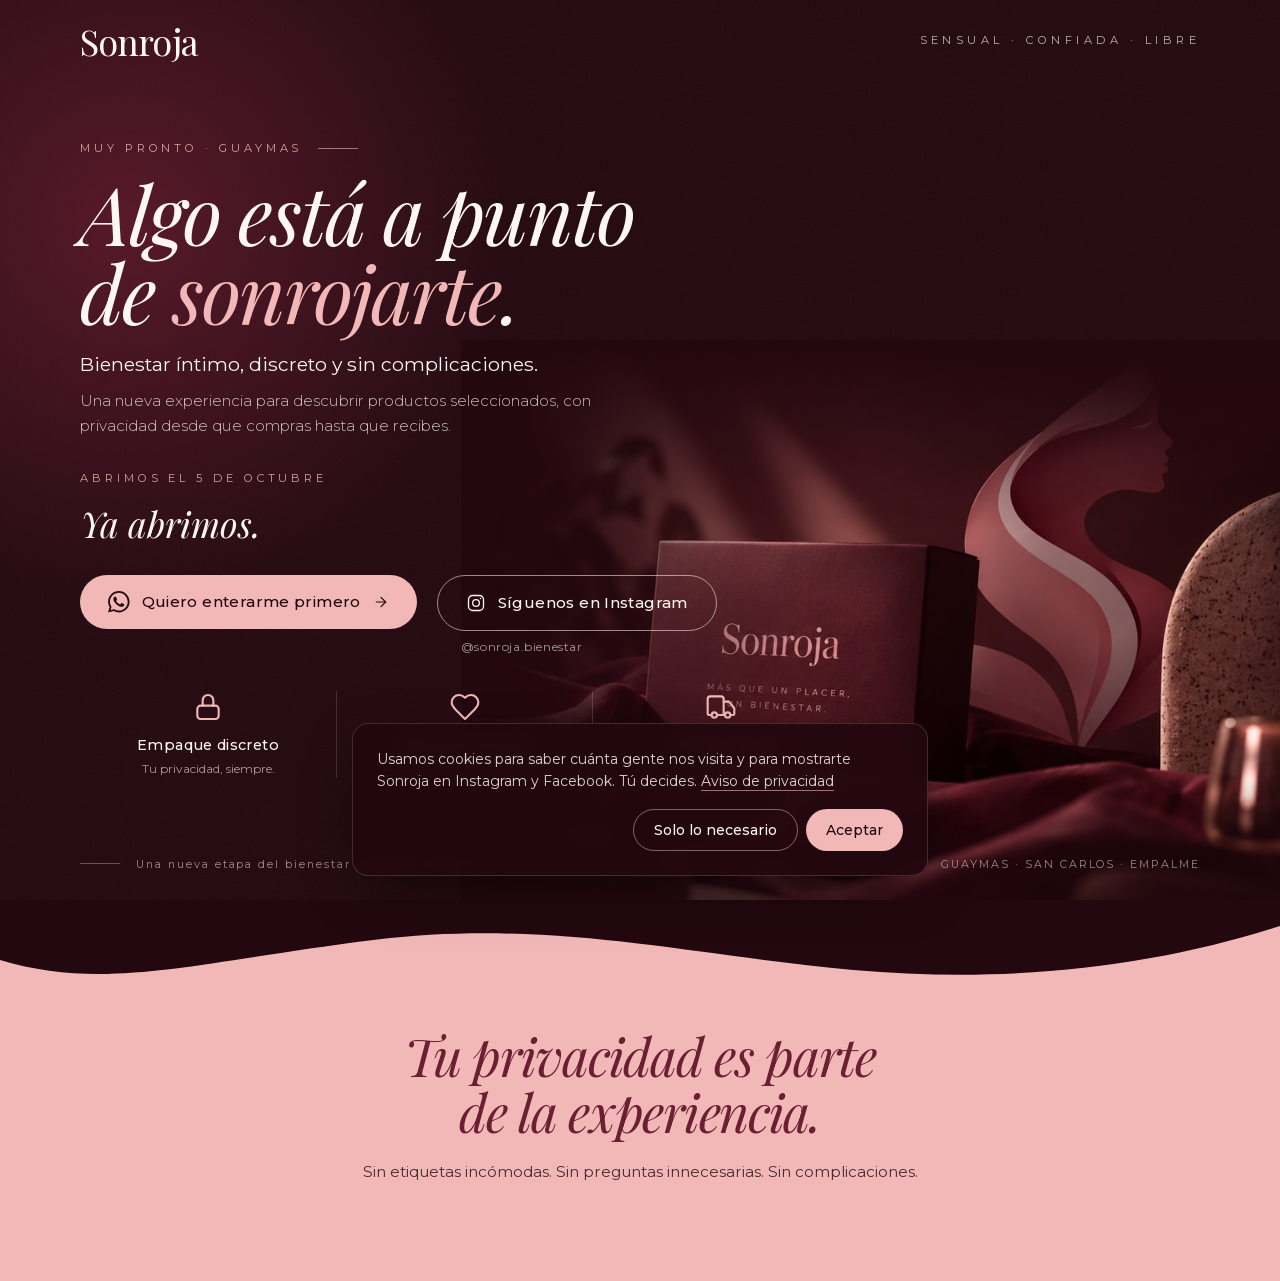
==== commit 2ea2f089: "Publica cd2a2861bc445fc6fa521734f2491f4127d2d781 saulurias/sonroja@cd2a2861bc445fc6fa521734f2491f412" ====
--- a/index.html
+++ b/index.html
@@ -1 +1 @@
-<!DOCTYPE html><html lang="es-MX" class="playfair_display_1e502c43-module__cDo6sW__variable montserrat_c5a0b145-module__19wr9q__variable h-full"><head><meta charSet="utf-8"/><meta name="viewport" content="width=device-width, initial-scale=1"/><link rel="preload" href="/_next/static/media/2a65768255d6b625-s.p.3u4lli0-axodc.woff2" as="font" crossorigin="" type="font/woff2"/><link rel="preload" href="/_next/static/media/70e3db2de7f94926-s.p.39pl-v7c3qrze.woff2" as="font" crossorigin="" type="font/woff2"/><link rel="preload" href="/_next/static/media/e8f2fbee2754df70-s.p.1dqa_6e_ad4sj.woff2" as="font" crossorigin="" type="font/woff2"/><link rel="preload" as="image" href="/_next/static/media/hero-escena.1jrs5t6_s732d.jpg"/><link rel="stylesheet" href="/_next/static/chunks/1xmp1xrt846rm.css" data-precedence="next"/><link rel="preload" as="script" fetchPriority="low" href="/_next/static/chunks/0jvhpaew_uadu.js"/><script src="/_next/static/chunks/19mx3mg6lkumu.js" async=""></script><script src="/_next/static/chunks/2qyr2zzqw7k6q.js" async=""></script><script src="/_next/static/chunks/344n2zhqbh4pn.js" async=""></script><script src="/_next/static/chunks/turbopack-24uqa-rq_a8kf.js" async=""></script><script src="/_next/static/chunks/3fntmmi971322.js" async=""></script><script src="/_next/static/chunks/13n_hydft1sdo.js" async=""></script><script src="/_next/static/chunks/0my7vt524zdba.js" async=""></script><meta name="theme-color" content="#23080f"/><title>Sonroja · Muy pronto</title><meta name="description" content="Bienestar íntimo, discreto y sin complicaciones. Abrimos el 5 de octubre de 2026 en Guaymas y San Carlos."/><meta name="facebook-domain-verification" content="gm8v522ucp8yd2fqfu4jbpfa32lbmu"/><meta property="og:title" content="Sonroja · Muy pronto"/><meta property="og:description" content="Bienestar íntimo, discreto y sin complicaciones. Abrimos el 5 de octubre de 2026 en Guaymas y San Carlos."/><meta property="og:url" content="https://sonroja.com/"/><meta property="og:site_name" content="Sonroja"/><meta property="og:locale" content="es_MX"/><meta property="og:image" content="https://sonroja.com/opengraph-image.png?opengraph-image.16ooycwsqozht.png"/><meta property="og:image:type" content="image/png"/><meta property="og:image:width" content="1200"/><meta property="og:image:height" content="630"/><meta property="og:image:alt" content="Sonroja · Muy pronto. Algo está a punto de sonrojarte. Abrimos el 5 de octubre."/><meta property="og:type" content="website"/><meta name="twitter:card" content="summary_large_image"/><meta name="twitter:title" content="Sonroja · Muy pronto"/><meta name="twitter:description" content="Bienestar íntimo, discreto y sin complicaciones. Abrimos el 5 de octubre de 2026 en Guaymas y San Carlos."/><meta name="twitter:image" content="https://sonroja.com/opengraph-image.png?opengraph-image.16ooycwsqozht.png"/><meta name="twitter:image:alt" content="Sonroja · Muy pronto. Algo está a punto de sonrojarte. Abrimos el 5 de octubre."/><meta name="twitter:image:type" content="image/png"/><meta name="twitter:image:width" content="1200"/><meta name="twitter:image:height" content="630"/><link rel="icon" href="/icon.png?icon.1rj7wecy45k69.png" sizes="512x512" type="image/png"/><link rel="apple-touch-icon" href="/apple-icon.png?apple-icon.2mxpkbkxnqx8w.png" sizes="180x180" type="image/png"/><meta name="next-size-adjust" content=""/><script src="/_next/static/chunks/0cz1d0mv5g_q7.js" noModule=""></script></head><body class="flex min-h-full flex-col"><div hidden=""><!--$--><!--/$--></div><main class="relative isolate overflow-x-clip"><section class="relative flex flex-col lg:min-h-dvh"><div aria-hidden="true" class="pointer-events-none absolute inset-x-0 top-0 -z-10 h-[min(66vh,560px)] md:inset-x-auto md:right-0 md:h-[min(72vh,600px)] md:w-[50%] lg:inset-auto lg:bottom-0 lg:right-0 lg:aspect-[1064/728] lg:h-auto lg:max-h-full lg:w-[56%] xl:w-[64%]"><img alt="" decoding="async" data-nimg="fill" class="object-cover object-right lg:object-bottom" style="position:absolute;height:100%;width:100%;left:0;top:0;right:0;bottom:0;color:transparent;background-size:cover;background-position:50% 50%;background-repeat:no-repeat;background-image:url(&quot;data:image/svg+xml;charset=utf-8,%3Csvg xmlns=&#x27;http://www.w3.org/2000/svg&#x27; viewBox=&#x27;0 0 320 200&#x27;%3E%3Cfilter id=&#x27;b&#x27; color-interpolation-filters=&#x27;sRGB&#x27;%3E%3CfeGaussianBlur stdDeviation=&#x27;20&#x27;/%3E%3CfeColorMatrix values=&#x27;1 0 0 0 0 0 1 0 0 0 0 0 1 0 0 0 0 0 100 -1&#x27; result=&#x27;s&#x27;/%3E%3CfeFlood x=&#x27;0&#x27; y=&#x27;0&#x27; width=&#x27;100%25&#x27; height=&#x27;100%25&#x27;/%3E%3CfeComposite operator=&#x27;out&#x27; in=&#x27;s&#x27;/%3E%3CfeComposite in2=&#x27;SourceGraphic&#x27;/%3E%3CfeGaussianBlur stdDeviation=&#x27;20&#x27;/%3E%3C/filter%3E%3Cimage width=&#x27;100%25&#x27; height=&#x27;100%25&#x27; x=&#x27;0&#x27; y=&#x27;0&#x27; preserveAspectRatio=&#x27;none&#x27; style=&#x27;filter: url(%23b);&#x27; href=&#x27;[data-uri]&#x27;/%3E%3C/svg%3E&quot;)" src="/_next/static/media/hero-escena.1jrs5t6_s732d.jpg"/><div class="hero-shade absolute inset-0"></div></div><div aria-hidden="true" class="pointer-events-none absolute inset-0 -z-20 overflow-hidden"><div class="absolute -left-1/4 -top-1/4 size-[70vmax] rounded-full bg-[radial-gradient(circle,var(--color-vino)_0%,transparent_60%)] opacity-70 animate-drift"></div><div class="grain absolute inset-0"></div><div aria-hidden="true" class="pointer-events-none fixed left-0 top-0 size-[44rem] rounded-full opacity-0 transition-opacity duration-1000" style="background:radial-gradient(circle, rgba(199,119,122,0.22) 0%, rgba(199,119,122,0) 62%)"></div></div><header class="flex items-center justify-between py-6 animate-rise md:py-8 lg:py-[clamp(1rem,2.5vh,2rem)] px-6 sm:px-10 lg:px-16 xl:px-20"><span class="font-display text-[1.75rem] leading-none tracking-tight text-crema md:text-[2.25rem]">Sonroja</span><p class="hidden text-[0.7rem] uppercase tracking-[0.4em] text-crema/70 md:block">Sensual · Confiada · Libre</p></header><div class="flex flex-1 flex-col justify-center pb-10 pt-8 lg:pb-[clamp(1rem,3vh,2.5rem)] lg:pt-2 px-6 sm:px-10 lg:px-16 xl:px-20"><div class="max-w-[48rem] lg:max-w-[56%] xl:max-w-[48rem]"><p class="eyebrow flex items-center gap-4 animate-rise [animation-delay:0.1s]">Muy pronto · <!-- -->Guaymas<span aria-hidden="true" class="h-px w-10 bg-rosa/60"></span></p><h1 class="mt-4 font-display text-[clamp(2.9rem,min(6.3vw,11vh),6.5rem)] italic leading-[0.98] tracking-tight text-balance text-crema animate-rise [animation-delay:0.2s]">Algo está a punto de <span class="text-rosa">sonrojarte</span>.</h1><p class="mt-5 max-w-[34rem] text-[clamp(1.125rem,1.5vw,1.625rem)] leading-snug text-pretty text-crema animate-rise [animation-delay:0.3s]">Bienestar íntimo, discreto y sin complicaciones.</p><p class="mt-3 max-w-[36rem] text-[clamp(0.95rem,1.05vw,1.2rem)] font-light leading-relaxed text-pretty text-crema/75 animate-rise [animation-delay:0.38s]">Una nueva experiencia para descubrir productos seleccionados, con privacidad desde que compras hasta que recibes.</p><div class="mt-8 animate-rise [animation-delay:0.5s] md:mt-9 lg:mt-[clamp(1.25rem,3.5vh,2.25rem)]"><p class="eyebrow">Abrimos el <!-- -->5 de octubre</p><div class="mt-4"><div role="timer" aria-label="Cuenta regresiva: abrimos el 5 de octubre" class="flex items-center transition-opacity duration-700" style="opacity:0"><div class="flex items-center"><div class="flex flex-col items-center"><span class="font-display text-[clamp(2.75rem,min(5vw,8vh),4.5rem)] leading-none tabular-nums lining-nums text-crema">00</span><span class="mt-2 text-[0.65rem] uppercase tracking-[0.3em] text-crema/60">días</span></div></div><div class="flex items-center"><span aria-hidden="true" class="mx-5 h-12 w-px bg-crema/20 sm:mx-8 md:h-16 lg:mx-10"></span><div class="flex flex-col items-center"><span class="font-display text-[clamp(2.75rem,min(5vw,8vh),4.5rem)] leading-none tabular-nums lining-nums text-crema">00</span><span class="mt-2 text-[0.65rem] uppercase tracking-[0.3em] text-crema/60">horas</span></div></div><div class="flex items-center"><span aria-hidden="true" class="mx-5 h-12 w-px bg-crema/20 sm:mx-8 md:h-16 lg:mx-10"></span><div class="flex flex-col items-center"><span class="font-display text-[clamp(2.75rem,min(5vw,8vh),4.5rem)] leading-none tabular-nums lining-nums text-crema">00</span><span class="mt-2 text-[0.65rem] uppercase tracking-[0.3em] text-crema/60">min</span></div></div></div></div></div><div class="mt-9 flex flex-col gap-3 animate-rise [animation-delay:0.62s] sm:flex-row sm:flex-wrap sm:items-start sm:gap-5 md:mt-10 lg:mt-[clamp(1.25rem,3.5vh,2.5rem)]"><a href="https://wa.me/526222279504?text=Hola%2C%20quiero%20enterarme%20primero%20de%20la%20apertura%20de%20Sonroja." target="_blank" rel="noopener noreferrer" class="group inline-flex items-center justify-center gap-3 whitespace-nowrap rounded-full bg-rosa px-6 py-4 text-[0.95rem] font-medium tracking-wide text-vino-950 transition-[background-color,box-shadow,transform] duration-300 hover:bg-durazno hover:shadow-[0_0_48px_-8px_rgba(242,184,184,0.6)] focus-visible:outline-2 focus-visible:outline-offset-4 focus-visible:outline-rosa sm:px-7"><svg viewBox="0 0 24 24" aria-hidden="true" class="size-[1.35rem]" fill="currentColor"><path d="M17.472 14.382c-.297-.149-1.758-.867-2.03-.967-.273-.099-.471-.148-.67.15-.197.297-.767.966-.94 1.164-.173.199-.347.223-.644.075-.297-.15-1.255-.463-2.39-1.475-.883-.788-1.48-1.761-1.653-2.059-.173-.297-.018-.458.13-.606.134-.133.298-.347.446-.52.149-.174.198-.298.298-.497.099-.198.05-.371-.025-.52-.075-.149-.669-1.612-.916-2.207-.242-.579-.487-.5-.669-.51-.173-.008-.371-.01-.57-.01-.198 0-.52.074-.792.372-.272.297-1.04 1.016-1.04 2.479 0 1.462 1.065 2.875 1.213 3.074.149.198 2.096 3.2 5.077 4.487.709.306 1.262.489 1.694.625.712.227 1.36.195 1.871.118.571-.085 1.758-.719 2.006-1.413.248-.694.248-1.289.173-1.413-.074-.124-.272-.198-.57-.347m-5.421 7.403h-.004a9.87 9.87 0 0 1-5.031-1.378l-.361-.214-3.741.982.998-3.648-.235-.374a9.86 9.86 0 0 1-1.51-5.26c.001-5.45 4.436-9.884 9.888-9.884 2.64 0 5.122 1.03 6.988 2.898a9.825 9.825 0 0 1 2.893 6.994c-.003 5.45-4.437 9.885-9.885 9.885m8.413-18.297A11.815 11.815 0 0 0 12.05 0C5.495 0 .16 5.335.157 11.892c0 2.096.547 4.142 1.588 5.945L.057 24l6.305-1.654a11.882 11.882 0 0 0 5.683 1.448h.005c6.554 0 11.89-5.335 11.893-11.893a11.821 11.821 0 0 0-3.48-8.413Z"></path></svg>Quiero enterarme primero<svg viewBox="0 0 24 24" aria-hidden="true" class="size-4 transition-transform duration-300 group-hover:translate-x-1" fill="none" stroke="currentColor" stroke-width="1.8" stroke-linecap="round" stroke-linejoin="round"><path d="M5 12h14"></path><path d="m12 5 7 7-7 7"></path></svg></a><div class="flex flex-col items-center gap-2 sm:items-start"><a href="https://www.instagram.com/sonroja.bienestar/" target="_blank" rel="noopener noreferrer" class="inline-flex w-full items-center justify-center gap-3 whitespace-nowrap rounded-full border border-crema/55 px-6 py-4 text-[0.95rem] font-medium tracking-wide text-crema transition-[background-color,border-color] duration-300 hover:border-crema hover:bg-crema/10 focus-visible:outline-2 focus-visible:outline-offset-4 focus-visible:outline-rosa sm:w-auto sm:px-7"><svg viewBox="0 0 24 24" aria-hidden="true" class="size-[1.25rem]" fill="none" stroke="currentColor" stroke-width="1.6" stroke-linecap="round" stroke-linejoin="round"><rect x="3" y="3" width="18" height="18" rx="5"></rect><circle cx="12" cy="12" r="4"></circle><circle cx="17.3" cy="6.7" r="0.9" fill="currentColor" stroke="none"></circle></svg>Síguenos en Instagram</a><span class="text-xs tracking-wider text-crema/60 sm:pl-6">@sonroja.bienestar</span></div></div><ul class="mt-10 grid grid-cols-3 animate-rise [animation-delay:0.75s] md:mt-12 lg:mt-[clamp(1.25rem,4vh,3rem)]"><li class="flex flex-col items-center px-1 text-center sm:px-4 "><svg viewBox="0 0 24 24" aria-hidden="true" class="size-7 text-rosa md:size-8" fill="none" stroke="currentColor" stroke-width="1.6" stroke-linecap="round" stroke-linejoin="round"><rect x="4" y="11" width="16" height="10" rx="2.5"></rect><path d="M8 11V7a4 4 0 0 1 8 0v4"></path></svg><p class="mt-3 text-[0.8rem] font-medium tracking-wide text-crema sm:text-[0.9rem]">Empaque discreto</p><p class="mt-1 text-[0.7rem] leading-snug text-crema/60 sm:text-xs">Tu privacidad, siempre.</p></li><li class="flex flex-col items-center px-1 text-center sm:px-4 border-l border-crema/15"><svg viewBox="0 0 24 24" aria-hidden="true" class="size-7 text-rosa md:size-8" fill="none" stroke="currentColor" stroke-width="1.6" stroke-linecap="round" stroke-linejoin="round"><path d="M19 14c1.49-1.46 3-3.21 3-5.5A5.5 5.5 0 0 0 16.5 3c-1.76 0-3 .5-4.5 2-1.5-1.5-2.74-2-4.5-2A5.5 5.5 0 0 0 2 8.5c0 2.3 1.5 4.05 3 5.5l7 7Z"></path></svg><p class="mt-3 text-[0.8rem] font-medium tracking-wide text-crema sm:text-[0.9rem]">Atención privada</p><p class="mt-1 text-[0.7rem] leading-snug text-crema/60 sm:text-xs">Sin preguntas incómodas.</p></li><li class="flex flex-col items-center px-1 text-center sm:px-4 border-l border-crema/15"><svg viewBox="0 0 24 24" aria-hidden="true" class="size-7 text-rosa md:size-8" fill="none" stroke="currentColor" stroke-width="1.6" stroke-linecap="round" stroke-linejoin="round"><path d="M14 18V6a2 2 0 0 0-2-2H4a2 2 0 0 0-2 2v11a1 1 0 0 0 1 1h2"></path><path d="M15 18H9"></path><path d="M19 18h2a1 1 0 0 0 1-1v-3.65a1 1 0 0 0-.22-.624l-3.48-4.35A1 1 0 0 0 17.52 8H14"></path><circle cx="17" cy="18" r="2"></circle><circle cx="7" cy="18" r="2"></circle></svg><p class="mt-3 text-[0.8rem] font-medium tracking-wide text-crema sm:text-[0.9rem]">Entrega local</p><p class="mt-1 text-[0.7rem] leading-snug text-crema/60 sm:text-xs">Guaymas y San Carlos.</p></li></ul></div></div><footer class="flex flex-col gap-3 pb-7 text-[0.68rem] tracking-[0.18em] text-crema/55 animate-rise [animation-delay:0.85s] sm:flex-row sm:items-center sm:justify-between px-6 sm:px-10 lg:px-16 xl:px-20"><p class="flex items-center gap-4"><span aria-hidden="true" class="hidden h-px w-10 bg-crema/30 sm:block"></span>Una nueva etapa del bienestar íntimo en <!-- -->Guaymas<!-- -->.</p><p class="flex items-center gap-4"><a class="underline decoration-crema/30 underline-offset-4 hover:text-crema" href="/privacidad/">Aviso de privacidad</a><span aria-hidden="true" class="hidden h-px w-10 bg-crema/30 sm:block"></span><span class="uppercase">Guaymas · San Carlos · Sonora</span></p></footer></section><section class="relative bg-rosa text-vino-950"><svg aria-hidden="true" viewBox="0 0 1440 96" preserveAspectRatio="none" class="block h-14 w-full text-vino-950 sm:h-20 md:h-24"><path d="M0 0h1440v26c-140 40-300 58-480 44S620 18 420 40 120 92 0 60Z" fill="currentColor"></path></svg><div class="mx-auto max-w-3xl pb-16 pt-6 text-center sm:pb-20 md:pb-24 md:pt-8 px-6 sm:px-10 lg:px-16 xl:px-20"><h2 class="font-display text-[clamp(1.9rem,4.2vw,3.25rem)] italic leading-[1.08] tracking-tight text-balance text-vino">Tu privacidad es parte de la experiencia.</h2><p class="mx-auto mt-5 max-w-[38rem] text-[clamp(0.95rem,1.1vw,1.15rem)] leading-relaxed text-pretty text-vino-950/80">Sin etiquetas incómodas. Sin preguntas innecesarias. Sin complicaciones.</p></div></section></main><!--$--><!--/$--><script src="/_next/static/chunks/0jvhpaew_uadu.js" id="_R_" async=""></script><script>(self.__next_f=self.__next_f||[]).push([0])</script><script>self.__next_f.push([1,"1:\"$Sreact.fragment\"\n2:I[39756,[\"/_next/static/chunks/3fntmmi971322.js\"],\"default\"]\n3:I[37457,[\"/_next/static/chunks/3fntmmi971322.js\"],\"default\"]\n4:I[97308,[\"/_next/static/chunks/13n_hydft1sdo.js\"],\"MetaPixel\"]\n5:I[5500,[\"/_next/static/chunks/13n_hydft1sdo.js\",\"/_next/static/chunks/0my7vt524zdba.js\"],\"Image\"]\n6:I[13102,[\"/_next/static/chunks/13n_hydft1sdo.js\",\"/_next/static/chunks/0my7vt524zdba.js\"],\"CursorGlow\"]\nf:I[68027,[\"/_next/static/chunks/13n_hydft1sdo.js\"],\"default\",1]\n:HL[\"/_next/static/chunks/1xmp1xrt846rm.css\",\"style\"]\n:HL[\"/_next/static/media/2a65768255d6b625-s.p.3u4lli0-axodc.woff2\",\"font\",{\"crossOrigin\":\"\",\"type\":\"font/woff2\"}]\n:HL[\"/_next/static/media/70e3db2de7f94926-s.p.39pl-v7c3qrze.woff2\",\"font\",{\"crossOrigin\":\"\",\"type\":\"font/woff2\"}]\n:HL[\"/_next/static/media/e8f2fbee2754df70-s.p.1dqa_6e_ad4sj.woff2\",\"font\",{\"crossOrigin\":\"\",\"type\":\"font/woff2\"}]\n0:{\"P\":null,\"c\":[\"\",\"\"],\"q\":\"\",\"i\":false,\"f\":[[[\"\",{\"children\":[\"__PAGE__\",{},\"$undefined\",\"$undefined\",4608]},\"$undefined\",\"$undefined\",4624],[[\"$\",\"$1\",\"c\",{\"children\":[[[\"$\",\"link\",\"0\",{\"rel\":\"stylesheet\",\"href\":\"/_next/static/chunks/1xmp1xrt846rm.css\",\"precedence\":\"next\",\"crossOrigin\":\"$undefined\",\"nonce\":\"$undefined\"}],[\"$\",\"script\",\"script-0\",{\"src\":\"/_next/static/chunks/13n_hydft1sdo.js\",\"async\":true,\"nonce\":\"$undefined\"}]],[\"$\",\"html\",null,{\"lang\":\"es-MX\",\"className\":\"playfair_display_1e502c43-module__cDo6sW__variable montserrat_c5a0b145-module__19wr9q__variable h-full\",\"children\":[\"$\",\"body\",null,{\"className\":\"flex min-h-full flex-col\",\"children\":[[\"$\",\"$L2\",null,{\"parallelRouterKey\":\"children\",\"error\":\"$undefined\",\"errorStyles\":\"$undefined\",\"errorScripts\":\"$undefined\",\"template\":[\"$\",\"$L3\",null,{}],\"templateStyles\":\"$undefined\",\"templateScripts\":\"$undefined\",\"notFound\":[[[\"$\",\"title\",null,{\"children\":\"404: This page could not be found.\"}],[\"$\",\"div\",null,{\"style\":{\"fontFamily\":\"system-ui,\\\"Segoe UI\\\",Roboto,Helvetica,Arial,sans-serif,\\\"Apple Color Emoji\\\",\\\"Segoe UI Emoji\\\"\",\"height\":\"100vh\",\"textAlign\":\"center\",\"display\":\"flex\",\"flexDirection\":\"column\",\"alignItems\":\"center\",\"justifyContent\":\"center\"},\"children\":[\"$\",\"div\",null,{\"children\":[[\"$\",\"style\",null,{\"dangerouslySetInnerHTML\":{\"__html\":\"body{color:#000;background:#fff;margin:0}.next-error-h1{border-right:1px solid rgba(0,0,0,.3)}@media (prefers-color-scheme:dark){body{color:#fff;background:#000}.next-error-h1{border-right:1px solid rgba(255,255,255,.3)}}\"}}],[\"$\",\"h1\",null,{\"className\":\"next-error-h1\",\"style\":{\"display\":\"inline-block\",\"margin\":\"0 20px 0 0\",\"padding\":\"0 23px 0 0\",\"fontSize\":24,\"fontWeight\":500,\"verticalAlign\":\"top\",\"lineHeight\":\"49px\"},\"children\":404}],[\"$\",\"div\",null,{\"style\":{\"display\":\"inline-block\"},\"children\":[\"$\",\"h2\",null,{\"style\":{\"fontSize\":14,\"fontWeight\":400,\"lineHeight\":\"49px\",\"margin\":0},\"children\":\"This page could not be found.\"}]}]]}]}]],[]],\"forbidden\":\"$undefined\",\"unauthorized\":\"$undefined\"}],[\"$\",\"$L4\",null,{}]]}]}]]}],{\"children\":[[\"$\",\"$1\",\"c\",{\"children\":[[\"$\",\"main\",null,{\"className\":\"relative isolate overflow-x-clip\",\"children\":[[\"$\",\"section\",null,{\"className\":\"relative flex flex-col lg:min-h-dvh\",\"children\":[[\"$\",\"div\",null,{\"aria-hidden\":true,\"className\":\"pointer-events-none absolute inset-x-0 top-0 -z-10 h-[min(66vh,560px)] md:inset-x-auto md:right-0 md:h-[min(72vh,600px)] md:w-[50%] lg:inset-auto lg:bottom-0 lg:right-0 lg:aspect-[1064/728] lg:h-auto lg:max-h-full lg:w-[56%] xl:w-[64%]\",\"children\":[[\"$\",\"$L5\",null,{\"src\":{\"src\":\"/_next/static/media/hero-escena.1jrs5t6_s732d.jpg\",\"width\":1064,\"height\":728,\"blurWidth\":8,\"blurHeight\":5,\"blurDataURL\":\"[data-uri]\"},\"alt\":\"\",\"fill\":true,\"priority\":true,\"placeholder\":\"blur\",\"sizes\":\"100vw\",\"className\":\"object-cover object-right lg:object-bottom\"}],[\"$\",\"div\",null,{\"className\":\"hero-shade absolute inset-0\"}]]}],[\"$\",\"div\",null,{\"aria-hidden\":true,\"className\":\"pointer-events-none absolute inset-0 -z-20 overflow-hidden\",\"children\":[[\"$\",\"div\",null,{\"className\":\"absolute -left-1/4 -top-1/4 size-[70vmax] rounded-full bg-[radial-gradient(circle,var(--color-vino)_0%,transparent_60%)] opacity-70 animate-drift\"}],[\"$\",\"div\",null,{\"className\":\"grain absolute inset-0\"}],[\"$\",\"$L6\",null,{}]]}],[\"$\",\"header\",null,{\"className\":\"flex items-center justify-between py-6 animate-rise md:py-8 lg:py-[clamp(1rem,2.5vh,2rem)] px-6 sm:px-10 lg:px-16 xl:px-20\",\"children\":[\"$L7\",\"$L8\"]}],\"$L9\",\"$La\"]}],\"$Lb\"]}],[\"$Lc\"],\"$Ld\"]}],{},null,false,null]},null,false,null],\"$Le\",false]],\"m\":\"$undefined\",\"G\":[\"$f\",[\"$L10\"]],\"S\":true,\"h\":null,\"r\":\"$undefined\",\"s\":\"$undefined\",\"a\":\"$undefined\",\"l\":\"$undefined\",\"p\":\"$undefined\",\"d\":\"$undefined\",\"b\":\"TUQAAmfRr31TehVYD_dnb\"}\n11:I[56449,[\"/_next/static/chunks/13n_hydft1sdo.js\",\"/_next/static/chunks/0my7vt524zdba.js\"],\"Countdown\"]\n12:I[68286,[\"/_next/static/chunks/13n_hydft1sdo.js\",\"/_next/static/chunks/0my7vt524zdba.js\"],\"CtaLink\"]\n17:I[22016,[\"/_next/static/chunks/13n_hydft1sdo.js\",\"/_next/static/chunks/0my7vt524zdba.js\"],\"\"]\n18:I[97367,[\"/_next/static/chunks/3fntmmi971322.js\"],\"OutletBoundary\"]\n19:\"$Sreact.suspense\"\n1b:I[97367,[\"/_next/static/chunks/3fntmmi971322.js\"],\"ViewportBoundary\"]\n1d:I[97367,[\"/_next/static/chunks/3fntmmi971322.js\"],\"MetadataBoundary\"]\n7:[\"$\",\"span\",null,{\"className\":\"font-display text-[1.75rem] leading-none tracking-tight text-crema md:text-[2.25rem]\",\"children\":\"Sonroja\"}]\n8:[\"$\",\"p\",null,{\"className\":\"hidden text-[0.7rem] uppercase tracking-[0.4em] text-crema/70 md:block\",\"children\":\"Sensual · Confiada · Libre\"}]\n13:T459,M17.472 14.382c-.297-.149-1.758-.867-2.03-.967-.273-.099-.471-.148-.67.15-.197.297-.767.966-.94 1.164-.173.199-.347.223-.644.075-.297-.15-1.255-.463-2.39-1.475-.883-.788-1.48-1.761-1.653-2.059-.173-.297-.018-.458.13-.606.134-.133.298-.347.446-.52.149-.174.198-.298.298-.497.099-.198.05-.371-.025-.52-.075-.149-.669-1.612-.916-2.207-.242-.579-.487-.5-.669-.51-.173-.008-.371-.01-.57-.01-.198 0-.52.074-.792.372-.272.297-1.04 1.016-1.04 2.479 0 1.462 1.065 2.875 1.213 3.074.149.198 2.096 3.2 5.077 4.487.709.306 1.262.489 1.694.625.712.227 1.36.195 1.871.118.571-.085 1.758-.719 2.006-1.413.248-.694.248-1.289.173-1.413-.074-.124-.272-.198-.57-.347m-5.421 7.403h-.004a9.87 9.87 0 0 1-5.031-1.378l-.361-.214-3.741.982.998-3.648-.235-.374a9.86 9.86 0 0 1-1.51-5.26c.001-5.45 4.436-9.884 9.888-9.884 2.64 0 5.122 1.03 6.988 2.898a9.825 9.825 0 0 1 2.893 6.994c-.003 5.45-4.437 9.885-9.885 9.885m8.413-18.297A11.815 11.815 0 0 0 12.05 0C5.495 0 .16 5.335.157 11.892c0 2.096.547 4.142 1.588 5.945L.057 24l6.305-1.654a11.882 11.882 0 0 0 5.683 1.448h.005c6.554 0 11.89-5.335 11.893-11.893a11.821 11.821 0 0 0-3.48-8.413Z9:[\"$\",\"div\",null,{\"className\":\"flex flex-1 flex-col justify-center pb-10 pt-8 lg:pb-[clamp(1rem,3vh,2.5rem)] lg:pt-2 px-6 sm:px-10 lg:px-16 xl:px-20\",\"children\":[\"$\",\"div\",null,{\"className\":\"max-w-[48rem] lg:max-w-[56%] xl:max-w-[48rem]\",\"children\":[[\"$\",\"p\",null,{\"className\":\"eyebrow flex items-center gap-4 animate-rise [animation-delay:0.1s]\",\"children\":[\"Muy pronto · \",\"Guaymas\",[\"$\",\"span\",null,{\"aria-hidden\":true,\"className\":\"h-px w-10 bg-rosa/60\"}]]}],[\"$\",\"h1\",null,{\"className\":\"mt-4 font-display text-[clamp(2.9rem,min(6.3vw,11vh),6.5rem)] italic leading-[0.98] tracking-tight text-balance text-crema animate-rise [animation-delay:0.2s]\",\"children\":[\"Algo está a punto de \",[\"$\",\"span\",null,{\"className\":\"text-rosa\",\"children\":\"sonrojarte\"}],\".\"]}],[\"$\",\"p\",null,{\"className\":\"mt-5 max-w-[34rem] text-[clamp(1.125rem,1.5vw,1.625rem)] leading-snug text-pretty text-crema animate-rise [animation-delay:0.3s]\",\"children\":\"Bienestar íntimo, discreto y sin complicaciones.\"}],[\"$\",\"p\",null,{\"className\":\"mt-3 max-w-[36rem] text-[clamp(0.95rem,1.05vw,1.2rem)] font-light leading-relaxed text-pretty text-crema/75 animate-rise [animation-delay:0.38s]\",\"children\":\"Una nueva experiencia para descubrir productos seleccionados, con privacidad desde que compras hasta que recibes.\"}],[\"$\",\"div\",null,{\"className\":\"mt-8 animate-rise [animation-delay:0.5s] md:mt-9 lg:mt-[clamp(1.25rem,3.5vh,2.25rem)]\",\"children\":[[\"$\",\"p\",null,{\"className\":\"eyebrow\",\"children\":[\"Abrimos el \",\"5 de octubre\"]}],[\"$\",\"div\",null,{\"className\":\"mt-4\",\"children\":[\"$\",\"$L11\",null,{}]}]]}],[\"$\",\"div\",null,{\"className\":\"mt-9 flex flex-col gap-3 animate-rise [animation-delay:0.62s] sm:flex-row sm:flex-wrap sm:items-start sm:gap-5 md:mt-10 lg:mt-[clamp(1.25rem,3.5vh,2.5rem)]\",\"children\":[[\"$\",\"$L12\",null,{\"href\":\"https://wa.me/526222279504?text=Hola%2C%20quiero%20enterarme%20primero%20de%20la%20apertura%20de%20Sonroja.\",\"metaEvent\":\"Contact\",\"metaParams\":{\"content_name\":\"whatsapp\"},\"target\":\"_blank\",\"rel\":\"noopener noreferrer\",\"className\":\"group inline-flex items-center justify-center gap-3 whitespace-nowrap rounded-full bg-rosa px-6 py-4 text-[0.95rem] font-medium tracking-wide text-vino-950 transition-[background-color,box-shadow,transform] duration-300 hover:bg-durazno hover:shadow-[0_0_48px_-8px_rgba(242,184,184,0.6)] focus-visible:outline-2 focus-visible:outline-offset-4 focus-visible:outline-rosa sm:px-7\",\"children\":[[\"$\",\"svg\",null,{\"viewBox\":\"0 0 24 24\",\"aria-hidden\":\"true\",\"className\":\"size-[1.35rem]\",\"fill\":\"currentColor\",\"children\":[\"$\",\"path\",null,{\"d\":\"$13\"}]}],\"Quiero enterarme primero\",\"$L14\"]}],\"$L15\"]}],\"$L16\"]}]}]\na:[\"$\",\"footer\",null,{\"className\":\"flex flex-col gap-3 pb-7 text-[0.68rem] tracking-[0.18em] text-crema/55 animate-rise [animation-delay:0.85s] sm:flex-row sm:items-center sm:justify-between px-6 sm:px-10 lg:px-16 xl:px-20\",\"children\":[[\"$\",\"p\",null,{\"className\":\"flex items-center gap-4\",\"children\":[[\"$\",\"span\",null,{\"aria-hidden\":true,\"className\":\"hidden h-px w-10 bg-crema/30 sm:block\"}],\"Una nueva etapa del bienestar íntimo en \",\"Guaymas\",\".\"]}],[\"$\",\"p\",null,{\"className\":\"flex items-center gap-4\",\"children\":[[\"$\",\"$L17\",null,{\"href\":\"/privacidad/\",\"className\":\"underline decoration-crema/30 underline-offset-4 hover:text-crema\",\"children\":\"Aviso de privacidad\"}],[\"$\",\"span\",null,{\"aria-hidden\":true,\"className\":\"hidden h-px w-10 bg-crema/30 sm:block\"}],[\"$\",\"span\",null,{\"className\":\"uppercase\",\"children\":\"Guaymas · San Carlos · Sonora\"}]]}]]}]\nb:[\"$\",\"section\",null,{\"className\":\"relative bg-rosa text-vino-950\",\"children\":[[\"$\",\"svg\",null,{\"aria-hidden\":true,\"viewBox\":\"0 0 1440 96\",\"preserveAspectRatio\":\"none\",\"className\":\"block h-14 w-full text-vino-950 sm:h-20 md:h-24\",\"children\":[\"$\",\"path\",null,{\"d\":\"M0 0h1440v26c-140 40-300 58-480 44S620 18 420 40 120 92 0 60Z\",\"fill\":\"currentColor\"}]}],[\"$\",\"div\",null,{\"className\":\"mx-auto max-w-3xl pb-16 pt-6 text-center sm:pb-20 md:pb-24 md:pt-8 px-6 sm:px-10 lg:px-16 xl:px-20\",\"children\":[[\"$\",\"h2\",null,{\"className\":\"font-display text-[clamp(1.9rem,4.2vw,3.25rem)] italic leading-[1.08] tracking-tight text-balance text-vino\",\"children\":\"Tu privacidad es parte de la experiencia.\"}],[\"$\",\"p\",null,{\"className\":\"mx-auto mt-5 max-w-[38rem] text-[clamp(0.95rem,1.1vw,1.15rem)] leading-relaxed text-pretty text-vino-950/80\",\"children\":\"Sin etiquetas incómodas. Sin preguntas innecesarias. Sin complicaciones.\"}]]}]]}]\nc:[\"$\",\"script\",\"script-0\",{\"src\":\"/_next/static/chunks/0my7vt524zdba.js\",\"async\":true,\"nonce\":\"$undefined\"}]\nd:[\"$\",\"$L18\",null,{\"children\":[\"$\",\"$19\",null,{\"name\":\"Next.MetadataOutlet\",\"children\":\"$@1a\"}]}]\ne:[\"$\",\"$1\",\"h\",{\"children\":[null,[\"$\",\"$L1b\",null,{\"children\":\"$L1c\"}],[\"$\",\"div\",null,{\"hidden\":true,\"children\":[\"$\",\"$L1d\",null,{\"children\":[\"$\",\"$19\",null,{\"name\":\"Next.Metadata\",\"children\":\"$L1e\"}]}]}],[\"$\",\"meta\",null,{\"name\":\"next-size-adjust\",\"content\":\"\"}]]}]\n10:[\"$\",\"link\",\"0\",{\"rel\":\"stylesheet\",\"href\":\"/_next/static/chunks/1xmp1xrt846rm.css\",\"precedence\":\"next\",\"crossOrigin\":\"$undefined\",\"nonce\":\"$undefined\"}]\n14:[\"$\",\"svg\",null,{\"viewBox\":\"0 0 24 24\",\"aria-hidden\":\"true\",\"className\":\"size-4 transition-transform duration-300 group-hover:translate-x-1\",\"fill\":\"none\",\"stroke\":\"currentColor\",\"strokeWidth\":1.8,\"strokeLinecap\":\"round\",\"strokeLinejoin\":\"round\",\"children\":[[\"$\",\"path\",null,{\"d\":\"M5 12h14\"}],[\"$\",\"path\",null,{\"d\":\"m12 5 7 7-7 7\"}]]}]\n15:[\"$\",\"div\",null,{\"className\":\"flex flex-col items-center gap-2 sm:items-start\",\"children\":[[\"$\",\"$L12\",null,{\"href\":\"https://www.instagram.com/sonroja.bienestar/\",\"metaCustomEvent\":\"SeguirInstagram\",\"target\":\"_blank\",\"rel\":\"noopener noreferrer\",\"className\":\"inline-flex w-full items-center justify-center gap-3 whitespace-nowrap rounded-full border border-crema/55 px-6 py-4 text-[0.95rem] font-medium tracking-wide text-crema transition-[background-color,border-color] duration-300 hover:border-crema hover:bg-crema/10 focus-visible:outline-2 focus-visible:outline-offset-4 focus-visible:outline-rosa sm:w-auto sm:px-7\",\"children\":[[\"$\",\"svg\",null,{\"viewBox\":\"0 0 24 24\",\"aria-hidden\":\"true\",\"className\":\"size-[1.25rem]\",\"fill\":\"none\",\"stroke\":\"currentColor\",\"strokeWidth\":1.6,\"strokeLinecap\":\"round\",\"strokeLinejoin\":\"round\",\"children\":[[\"$\",\"rect\",null,{\"x\":\"3\",\"y\":\"3\",\"width\":\"18\",\"height\":\"18\",\"rx\":\"5\"}],[\"$\",\"circle\",null,{\"cx\":\"12\",\"cy\":\"12\",\"r\":\"4\"}],[\"$\",\"circle\",null,{\"cx\":\"17.3\",\"cy\":\"6.7\",\"r\":\"0.9\",\"fill\":\"currentColor\",\"stroke\":\"none\"}]]}],\"Síguenos en Instagram\"]}],[\"$\",\"span\",null,{\"className\":\"text-xs tracking-wider text-crema/60 sm:pl-6\",\"children\":\"@sonroja.bienestar\"}]]}]\n16:[\"$\",\"ul\",null,{\"className\":\"mt-10 grid grid-cols-3 animate-rise [animation-delay:0.75s] md:mt-12 lg:mt-[clamp(1.25rem,4vh,3rem)]\",\"children\":[[\"$\",\"li\",\"Empaque discreto\",{\"className\":\"flex flex-col items-center px-1 text-center sm:px-4 \",\"children\":[[\"$\",\"svg\",null,{\"viewBox\":\"0 0 24 24\",\"aria-hidden\":\"true\",\"className\":\"size-7 text-rosa md:size-8\",\"fill\":\"none\",\"stroke\":\"currentColor\",\"strokeWidth\":1.6,\"strokeLinecap\":\"round\",\"strokeLinejoin\":\"round\",\"children\":[[\"$\",\"rect\",null,{\"x\":\"4\",\"y\":\"11\",\"width\":\"16\",\"height\":\"10\",\"rx\":\"2.5\"}],[\"$\",\"path\",null,{\"d\":\"M8 11V7a4 4 0 0 1 8 0v4\"}]]}],[\"$\",\"p\",null,{\"className\":\"mt-3 text-[0.8rem] font-medium tracking-wide text-crema sm:text-[0.9rem]\",\"children\":\"Empaque discreto\"}],[\"$\",\"p\",null,{\"className\":\"mt-1 text-[0.7rem] leading-snug text-crema/60 sm:text-xs\",\"children\":\"Tu privacidad, siempre.\"}]]}],[\"$\",\"li\",\"Atención privada\",{\"className\":\"flex flex-col items-center px-1 text-center sm:px-4 border-l border-crema/15\",\"children\":[[\"$\",\"svg\",null,{\"viewBox\":\"0 0 24 24\",\"aria-hidden\":\"true\",\"className\":\"size-7 text-rosa md:size-8\",\"fill\":\"none\",\"stroke\":\"currentColor\",\"strokeWidth\":1.6,\"strokeLinecap\":\"round\",\"strokeLinejoin\":\"round\",\"children\":[\"$\",\"path\",null,{\"d\":\"M19 14c1.49-1.46 3-3.21 3-5.5A5.5 5.5 0 0 0 16.5 3c-1.76 0-3 .5-4.5 2-1.5-1.5-2.74-2-4.5-2A5.5 5.5 0 0 0 2 8.5c0 2.3 1.5 4.05 3 5.5l7 7Z\"}]}],[\"$\",\"p\",null,{\"className\":\"mt-3 text-[0.8rem] font-medium tracking-wide text-crema sm:text-[0.9rem]\",\"children\":\"Atención privada\"}],[\"$\",\"p\",null,{\"className\":\"mt-1 text-[0.7rem] leading-snug text-crema/60 sm:text-xs\",\"children\":\"Sin preguntas incómodas.\"}]]}],[\"$\",\"li\",\"Entrega local\",{\"className\":\"flex flex-col items-center px-1 text-center sm:px-4 border-l border-crema/15\",\"children\":[[\"$\",\"svg\",null,{\"viewBox\":\"0 0 24 24\",\"aria-hidden\":\"true\",\"className\":\"size-7 text-rosa md:size-8\",\"fill\":\"none\",\"stroke\":\"currentColor\",\"strokeWidth\":1.6,\"strokeLinecap\":\"round\",\"strokeLinejoin\":\"round\",\"children\":[[\"$\",\"path\",null,{\"d\":\"M14 18V6a2 2 0 0 0-2-2H4a2 2 0 0 0-2 2v11a1 1 0 0 0 1 1h2\"}],[\"$\",\"path\",null,{\"d\":\"M15 18H9\"}],[\"$\",\"path\",null,{\"d\":\"M19 18h2a1 1 0 0 0 1-1v-3.65a1 1 0 0 0-.22-.624l-3.48-4.35A1 1 0 0 0 17.52 8H14\"}],[\"$\",\"circle\",null,{\"cx\":\"17\",\"cy\":\"18\",\"r\":\"2\"}],[\"$\",\"circle\",null,{\"cx\":\"7\",\"cy\":\"18\",\"r\":\"2\"}]]}],[\"$\",\"p\",null,{\"className\":\"mt-3 text-[0.8rem] font-medium tracking-wide text-crema sm:text-[0.9rem]\",\"children\":\"Entrega local\"}],[\"$\",\"p\",null,{\"className\":\"mt-1 text-[0.7rem] leading-snug text-crema/60 sm:text-xs\",\"children\":\"Guaymas y San Carlos.\"}]]}]]}]\n1c:[[\"$\",\"meta\",\"0\",{\"charSet\":\"utf-8\"}],[\"$\",\"meta\",\"1\",{\"name\":\"viewport\",\"content\":\"width=device-width, initial-scale=1\"}],[\"$\",\"meta\",\"2\",{\"name\":\"theme-color\",\"content\":\"#23080f\"}]]\n1f:I[27201,[\"/_next/static/chunks/3fntmmi971322.js\"],\"IconMark\"]\n1a:null\n1e:[[\"$\",\"title\",\"0\",{\"children\":\"Sonroja · Muy pronto\"}],[\"$\",\"meta\",\"1\",{\"name\":\"description\",\"content\":\"Bienestar íntimo, discreto y sin complicaciones. Abrimos el 5 de octubre de 2026 en Guaymas y San Carlos.\"}],[\"$\",\"meta\",\"2\",{\"name\":\"facebook-domain-verification\",\"content\":\"gm8v522ucp8yd2fqfu4jbpfa32lbmu\"}],[\"$\",\"meta\",\"3\",{\"property\":\"og:title\",\"content\":\"Sonroja · Muy pronto\"}],[\"$\",\"meta\",\"4\",{\"property\":\"og:description\",\"content\":\"Bienestar íntimo, discreto y sin complicaciones. Abrimos el 5 de octubre de 2026 en Guaymas y San Carlos.\"}],[\"$\",\"meta\",\"5\",{\"property\":\"og:url\",\"content\":\"https://sonroja.com/\"}],[\"$\",\"meta\",\"6\",{\"property\":\"og:site_name\",\"content\":\"Sonroja\"}],[\"$\",\"meta\",\"7\",{\"property\":\"og:locale\",\"content\":\"es_MX\"}],[\"$\",\"meta\",\"8\",{\"property\":\"og:image\",\"content\":\"https://sonroja.com/opengraph-image.png?opengraph-image.16ooycwsqozht.png\"}],[\"$\",\"meta\",\"9\",{\"property\":\"og:image:type\",\"content\":\"image/png\"}],[\"$\",\"meta\",\"10\",{\"property\":\"og:image:width\",\"content\":\"1200\"}],[\"$\",\"meta\",\"11\",{\"property\":\"og:image:height\",\"content\":\"630\"}],[\"$\",\"meta\",\"12\",{\"property\":\"og:image:alt\",\"content\":\"Sonroja · Muy pronto. Algo está a punto de sonrojarte. Abrimos el 5 de octubre.\"}],[\"$\",\"meta\",\"13\",{\"property\":\"og:type\",\"content\":\"website\"}],[\"$\",\"meta\",\"14\",{\"name\":\"twitter:card\",\"content\":\"summary_large_image\"}],[\"$\",\"meta\",\"15\",{\"name\":\"twitter:title\",\"content\":\"Sonroja · Muy pronto\"}],[\"$\",\"meta\",\"16\",{\"name\":\"twitter:description\",\"content\":\"Bienestar íntimo, discreto y sin complicaciones. Abrimos el 5 de octubre de 2026 en Guaymas y San Carlos.\"}],[\"$\",\"meta\",\"17\",{\"name\":\"twitter:image\",\"content\":\"https://sonroja.com/opengraph-image.png?opengraph-image.16ooycwsqozht.png\"}],[\"$\",\"meta\",\"18\",{\"name\":\"twitter:image:alt\",\"content\":\"Sonroja · Muy pronto. Algo está a punto de sonrojarte. Abrimos el 5 de octubre.\"}],[\"$\",\"meta\",\"19\",{\"name\":\"twitter:image:type\",\"content\":\"image/png\"}],[\"$\",\"meta\",\"20\",{\"name\":\"twitter:image:width\",\"content\":\"1200\"}],[\"$\",\"meta\",\"21\",{\"name\":\"twitter:image:height\",\"content\":\"630\"}],[\"$\",\"link\",\"22\",{\"rel\":\"icon\",\"href\":\"/icon.png?icon.1rj7wecy45k69.png\",\"sizes\":\"512x512\",\"type\":\"image/png\"}],[\"$\",\"link\",\"23\",{\"rel\":\"apple-touch-icon\",\"href\":\"/apple-icon.png?apple-icon.2mxpkbkxnqx8w.png\",\"sizes\":\"180x180\",\"type\":\"image/png\"}],[\"$\",\"$L1f\",\"24\",{}]]\n"])</script></body></html>+<!DOCTYPE html><html lang="es-MX" class="playfair_display_1e502c43-module__cDo6sW__variable montserrat_c5a0b145-module__19wr9q__variable h-full"><head><meta charSet="utf-8"/><meta name="viewport" content="width=device-width, initial-scale=1"/><link rel="preload" href="/_next/static/media/2a65768255d6b625-s.p.3u4lli0-axodc.woff2" as="font" crossorigin="" type="font/woff2"/><link rel="preload" href="/_next/static/media/70e3db2de7f94926-s.p.39pl-v7c3qrze.woff2" as="font" crossorigin="" type="font/woff2"/><link rel="preload" href="/_next/static/media/e8f2fbee2754df70-s.p.1dqa_6e_ad4sj.woff2" as="font" crossorigin="" type="font/woff2"/><link rel="preload" as="image" href="/_next/static/media/hero-escena.1jrs5t6_s732d.jpg"/><link rel="stylesheet" href="/_next/static/chunks/1xmp1xrt846rm.css" data-precedence="next"/><link rel="preload" as="script" fetchPriority="low" href="/_next/static/chunks/0jvhpaew_uadu.js"/><script src="/_next/static/chunks/19mx3mg6lkumu.js" async=""></script><script src="/_next/static/chunks/2qyr2zzqw7k6q.js" async=""></script><script src="/_next/static/chunks/344n2zhqbh4pn.js" async=""></script><script src="/_next/static/chunks/turbopack-24uqa-rq_a8kf.js" async=""></script><script src="/_next/static/chunks/3fntmmi971322.js" async=""></script><script src="/_next/static/chunks/2u636c086sjnq.js" async=""></script><script src="/_next/static/chunks/0my7vt524zdba.js" async=""></script><meta name="theme-color" content="#23080f"/><title>Sonroja · Muy pronto</title><meta name="description" content="Bienestar íntimo, discreto y sin complicaciones. Abrimos el 5 de octubre de 2026 en Guaymas, San Carlos y Empalme."/><meta name="facebook-domain-verification" content="gm8v522ucp8yd2fqfu4jbpfa32lbmu"/><meta property="og:title" content="Sonroja · Muy pronto"/><meta property="og:description" content="Bienestar íntimo, discreto y sin complicaciones. Abrimos el 5 de octubre de 2026 en Guaymas, San Carlos y Empalme."/><meta property="og:url" content="https://sonroja.com/"/><meta property="og:site_name" content="Sonroja"/><meta property="og:locale" content="es_MX"/><meta property="og:image" content="https://sonroja.com/opengraph-image.png?opengraph-image.16ooycwsqozht.png"/><meta property="og:image:type" content="image/png"/><meta property="og:image:width" content="1200"/><meta property="og:image:height" content="630"/><meta property="og:image:alt" content="Sonroja · Muy pronto. Algo está a punto de sonrojarte. Abrimos el 5 de octubre."/><meta property="og:type" content="website"/><meta name="twitter:card" content="summary_large_image"/><meta name="twitter:title" content="Sonroja · Muy pronto"/><meta name="twitter:description" content="Bienestar íntimo, discreto y sin complicaciones. Abrimos el 5 de octubre de 2026 en Guaymas, San Carlos y Empalme."/><meta name="twitter:image" content="https://sonroja.com/opengraph-image.png?opengraph-image.16ooycwsqozht.png"/><meta name="twitter:image:alt" content="Sonroja · Muy pronto. Algo está a punto de sonrojarte. Abrimos el 5 de octubre."/><meta name="twitter:image:type" content="image/png"/><meta name="twitter:image:width" content="1200"/><meta name="twitter:image:height" content="630"/><link rel="icon" href="/icon.png?icon.1rj7wecy45k69.png" sizes="512x512" type="image/png"/><link rel="apple-touch-icon" href="/apple-icon.png?apple-icon.2mxpkbkxnqx8w.png" sizes="180x180" type="image/png"/><meta name="next-size-adjust" content=""/><script src="/_next/static/chunks/0cz1d0mv5g_q7.js" noModule=""></script></head><body class="flex min-h-full flex-col"><div hidden=""><!--$--><!--/$--></div><main class="relative isolate overflow-x-clip"><section class="relative flex flex-col lg:min-h-dvh"><div aria-hidden="true" class="pointer-events-none absolute inset-x-0 top-0 -z-10 h-[min(66vh,560px)] md:inset-x-auto md:right-0 md:h-[min(72vh,600px)] md:w-[50%] lg:inset-auto lg:bottom-0 lg:right-0 lg:aspect-[1064/728] lg:h-auto lg:max-h-full lg:w-[56%] xl:w-[64%]"><img alt="" decoding="async" data-nimg="fill" class="object-cover object-right lg:object-bottom" style="position:absolute;height:100%;width:100%;left:0;top:0;right:0;bottom:0;color:transparent;background-size:cover;background-position:50% 50%;background-repeat:no-repeat;background-image:url(&quot;data:image/svg+xml;charset=utf-8,%3Csvg xmlns=&#x27;http://www.w3.org/2000/svg&#x27; viewBox=&#x27;0 0 320 200&#x27;%3E%3Cfilter id=&#x27;b&#x27; color-interpolation-filters=&#x27;sRGB&#x27;%3E%3CfeGaussianBlur stdDeviation=&#x27;20&#x27;/%3E%3CfeColorMatrix values=&#x27;1 0 0 0 0 0 1 0 0 0 0 0 1 0 0 0 0 0 100 -1&#x27; result=&#x27;s&#x27;/%3E%3CfeFlood x=&#x27;0&#x27; y=&#x27;0&#x27; width=&#x27;100%25&#x27; height=&#x27;100%25&#x27;/%3E%3CfeComposite operator=&#x27;out&#x27; in=&#x27;s&#x27;/%3E%3CfeComposite in2=&#x27;SourceGraphic&#x27;/%3E%3CfeGaussianBlur stdDeviation=&#x27;20&#x27;/%3E%3C/filter%3E%3Cimage width=&#x27;100%25&#x27; height=&#x27;100%25&#x27; x=&#x27;0&#x27; y=&#x27;0&#x27; preserveAspectRatio=&#x27;none&#x27; style=&#x27;filter: url(%23b);&#x27; href=&#x27;[data-uri]&#x27;/%3E%3C/svg%3E&quot;)" src="/_next/static/media/hero-escena.1jrs5t6_s732d.jpg"/><div class="hero-shade absolute inset-0"></div></div><div aria-hidden="true" class="pointer-events-none absolute inset-0 -z-20 overflow-hidden"><div class="absolute -left-1/4 -top-1/4 size-[70vmax] rounded-full bg-[radial-gradient(circle,var(--color-vino)_0%,transparent_60%)] opacity-70 animate-drift"></div><div class="grain absolute inset-0"></div><div aria-hidden="true" class="pointer-events-none fixed left-0 top-0 size-[44rem] rounded-full opacity-0 transition-opacity duration-1000" style="background:radial-gradient(circle, rgba(199,119,122,0.22) 0%, rgba(199,119,122,0) 62%)"></div></div><header class="flex items-center justify-between py-6 animate-rise md:py-8 lg:py-[clamp(1rem,2.5vh,2rem)] px-6 sm:px-10 lg:px-16 xl:px-20"><span class="font-display text-[1.75rem] leading-none tracking-tight text-crema md:text-[2.25rem]">Sonroja</span><p class="hidden text-[0.7rem] uppercase tracking-[0.4em] text-crema/70 md:block">Sensual · Confiada · Libre</p></header><div class="flex flex-1 flex-col justify-center pb-10 pt-8 lg:pb-[clamp(1rem,3vh,2.5rem)] lg:pt-2 px-6 sm:px-10 lg:px-16 xl:px-20"><div class="max-w-[48rem] lg:max-w-[56%] xl:max-w-[48rem]"><p class="eyebrow flex items-center gap-4 animate-rise [animation-delay:0.1s]">Muy pronto · <!-- -->Guaymas<span aria-hidden="true" class="h-px w-10 bg-rosa/60"></span></p><h1 class="mt-4 font-display text-[clamp(2.9rem,min(6.3vw,11vh),6.5rem)] italic leading-[0.98] tracking-tight text-balance text-crema animate-rise [animation-delay:0.2s]">Algo está a punto de <span class="text-rosa">sonrojarte</span>.</h1><p class="mt-5 max-w-[34rem] text-[clamp(1.125rem,1.5vw,1.625rem)] leading-snug text-pretty text-crema animate-rise [animation-delay:0.3s]">Bienestar íntimo, discreto y sin complicaciones.</p><p class="mt-3 max-w-[36rem] text-[clamp(0.95rem,1.05vw,1.2rem)] font-light leading-relaxed text-pretty text-crema/75 animate-rise [animation-delay:0.38s]">Una nueva experiencia para descubrir productos seleccionados, con privacidad desde que compras hasta que recibes.</p><div class="mt-8 animate-rise [animation-delay:0.5s] md:mt-9 lg:mt-[clamp(1.25rem,3.5vh,2.25rem)]"><p class="eyebrow">Abrimos el <!-- -->5 de octubre</p><div class="mt-4"><div role="timer" aria-label="Cuenta regresiva: abrimos el 5 de octubre" class="flex items-center transition-opacity duration-700" style="opacity:0"><div class="flex items-center"><div class="flex flex-col items-center"><span class="font-display text-[clamp(2.75rem,min(5vw,8vh),4.5rem)] leading-none tabular-nums lining-nums text-crema">00</span><span class="mt-2 text-[0.65rem] uppercase tracking-[0.3em] text-crema/60">días</span></div></div><div class="flex items-center"><span aria-hidden="true" class="mx-5 h-12 w-px bg-crema/20 sm:mx-8 md:h-16 lg:mx-10"></span><div class="flex flex-col items-center"><span class="font-display text-[clamp(2.75rem,min(5vw,8vh),4.5rem)] leading-none tabular-nums lining-nums text-crema">00</span><span class="mt-2 text-[0.65rem] uppercase tracking-[0.3em] text-crema/60">horas</span></div></div><div class="flex items-center"><span aria-hidden="true" class="mx-5 h-12 w-px bg-crema/20 sm:mx-8 md:h-16 lg:mx-10"></span><div class="flex flex-col items-center"><span class="font-display text-[clamp(2.75rem,min(5vw,8vh),4.5rem)] leading-none tabular-nums lining-nums text-crema">00</span><span class="mt-2 text-[0.65rem] uppercase tracking-[0.3em] text-crema/60">min</span></div></div></div></div></div><div class="mt-9 flex flex-col gap-3 animate-rise [animation-delay:0.62s] sm:flex-row sm:flex-wrap sm:items-start sm:gap-5 md:mt-10 lg:mt-[clamp(1.25rem,3.5vh,2.5rem)]"><a href="https://wa.me/526222279504?text=Hola%2C%20quiero%20enterarme%20primero%20de%20la%20apertura%20de%20Sonroja." target="_blank" rel="noopener noreferrer" class="group inline-flex items-center justify-center gap-3 whitespace-nowrap rounded-full bg-rosa px-6 py-4 text-[0.95rem] font-medium tracking-wide text-vino-950 transition-[background-color,box-shadow,transform] duration-300 hover:bg-durazno hover:shadow-[0_0_48px_-8px_rgba(242,184,184,0.6)] focus-visible:outline-2 focus-visible:outline-offset-4 focus-visible:outline-rosa sm:px-7"><svg viewBox="0 0 24 24" aria-hidden="true" class="size-[1.35rem]" fill="currentColor"><path d="M17.472 14.382c-.297-.149-1.758-.867-2.03-.967-.273-.099-.471-.148-.67.15-.197.297-.767.966-.94 1.164-.173.199-.347.223-.644.075-.297-.15-1.255-.463-2.39-1.475-.883-.788-1.48-1.761-1.653-2.059-.173-.297-.018-.458.13-.606.134-.133.298-.347.446-.52.149-.174.198-.298.298-.497.099-.198.05-.371-.025-.52-.075-.149-.669-1.612-.916-2.207-.242-.579-.487-.5-.669-.51-.173-.008-.371-.01-.57-.01-.198 0-.52.074-.792.372-.272.297-1.04 1.016-1.04 2.479 0 1.462 1.065 2.875 1.213 3.074.149.198 2.096 3.2 5.077 4.487.709.306 1.262.489 1.694.625.712.227 1.36.195 1.871.118.571-.085 1.758-.719 2.006-1.413.248-.694.248-1.289.173-1.413-.074-.124-.272-.198-.57-.347m-5.421 7.403h-.004a9.87 9.87 0 0 1-5.031-1.378l-.361-.214-3.741.982.998-3.648-.235-.374a9.86 9.86 0 0 1-1.51-5.26c.001-5.45 4.436-9.884 9.888-9.884 2.64 0 5.122 1.03 6.988 2.898a9.825 9.825 0 0 1 2.893 6.994c-.003 5.45-4.437 9.885-9.885 9.885m8.413-18.297A11.815 11.815 0 0 0 12.05 0C5.495 0 .16 5.335.157 11.892c0 2.096.547 4.142 1.588 5.945L.057 24l6.305-1.654a11.882 11.882 0 0 0 5.683 1.448h.005c6.554 0 11.89-5.335 11.893-11.893a11.821 11.821 0 0 0-3.48-8.413Z"></path></svg>Quiero enterarme primero<svg viewBox="0 0 24 24" aria-hidden="true" class="size-4 transition-transform duration-300 group-hover:translate-x-1" fill="none" stroke="currentColor" stroke-width="1.8" stroke-linecap="round" stroke-linejoin="round"><path d="M5 12h14"></path><path d="m12 5 7 7-7 7"></path></svg></a><div class="flex flex-col items-center gap-2 sm:items-start"><a href="https://www.instagram.com/sonroja.bienestar/" target="_blank" rel="noopener noreferrer" class="inline-flex w-full items-center justify-center gap-3 whitespace-nowrap rounded-full border border-crema/55 px-6 py-4 text-[0.95rem] font-medium tracking-wide text-crema transition-[background-color,border-color] duration-300 hover:border-crema hover:bg-crema/10 focus-visible:outline-2 focus-visible:outline-offset-4 focus-visible:outline-rosa sm:w-auto sm:px-7"><svg viewBox="0 0 24 24" aria-hidden="true" class="size-[1.25rem]" fill="none" stroke="currentColor" stroke-width="1.6" stroke-linecap="round" stroke-linejoin="round"><rect x="3" y="3" width="18" height="18" rx="5"></rect><circle cx="12" cy="12" r="4"></circle><circle cx="17.3" cy="6.7" r="0.9" fill="currentColor" stroke="none"></circle></svg>Síguenos en Instagram</a><span class="text-xs tracking-wider text-crema/60 sm:pl-6">@sonroja.bienestar</span></div></div><ul class="mt-10 grid grid-cols-3 animate-rise [animation-delay:0.75s] md:mt-12 lg:mt-[clamp(1.25rem,4vh,3rem)]"><li class="flex flex-col items-center px-1 text-center sm:px-4 "><svg viewBox="0 0 24 24" aria-hidden="true" class="size-7 text-rosa md:size-8" fill="none" stroke="currentColor" stroke-width="1.6" stroke-linecap="round" stroke-linejoin="round"><rect x="4" y="11" width="16" height="10" rx="2.5"></rect><path d="M8 11V7a4 4 0 0 1 8 0v4"></path></svg><p class="mt-3 text-[0.8rem] font-medium tracking-wide text-crema sm:text-[0.9rem]">Empaque discreto</p><p class="mt-1 text-[0.7rem] leading-snug text-crema/60 sm:text-xs">Tu privacidad, siempre.</p></li><li class="flex flex-col items-center px-1 text-center sm:px-4 border-l border-crema/15"><svg viewBox="0 0 24 24" aria-hidden="true" class="size-7 text-rosa md:size-8" fill="none" stroke="currentColor" stroke-width="1.6" stroke-linecap="round" stroke-linejoin="round"><path d="M19 14c1.49-1.46 3-3.21 3-5.5A5.5 5.5 0 0 0 16.5 3c-1.76 0-3 .5-4.5 2-1.5-1.5-2.74-2-4.5-2A5.5 5.5 0 0 0 2 8.5c0 2.3 1.5 4.05 3 5.5l7 7Z"></path></svg><p class="mt-3 text-[0.8rem] font-medium tracking-wide text-crema sm:text-[0.9rem]">Atención privada</p><p class="mt-1 text-[0.7rem] leading-snug text-crema/60 sm:text-xs">Sin preguntas incómodas.</p></li><li class="flex flex-col items-center px-1 text-center sm:px-4 border-l border-crema/15"><svg viewBox="0 0 24 24" aria-hidden="true" class="size-7 text-rosa md:size-8" fill="none" stroke="currentColor" stroke-width="1.6" stroke-linecap="round" stroke-linejoin="round"><path d="M14 18V6a2 2 0 0 0-2-2H4a2 2 0 0 0-2 2v11a1 1 0 0 0 1 1h2"></path><path d="M15 18H9"></path><path d="M19 18h2a1 1 0 0 0 1-1v-3.65a1 1 0 0 0-.22-.624l-3.48-4.35A1 1 0 0 0 17.52 8H14"></path><circle cx="17" cy="18" r="2"></circle><circle cx="7" cy="18" r="2"></circle></svg><p class="mt-3 text-[0.8rem] font-medium tracking-wide text-crema sm:text-[0.9rem]">Entrega local</p><p class="mt-1 text-[0.7rem] leading-snug text-crema/60 sm:text-xs">Guaymas, San Carlos y Empalme.</p></li></ul></div></div><footer class="flex flex-col gap-3 pb-7 text-[0.68rem] tracking-[0.18em] text-crema/55 animate-rise [animation-delay:0.85s] sm:flex-row sm:items-center sm:justify-between px-6 sm:px-10 lg:px-16 xl:px-20"><p class="flex items-center gap-4"><span aria-hidden="true" class="hidden h-px w-10 bg-crema/30 sm:block"></span>Una nueva etapa del bienestar íntimo en <!-- -->Guaymas<!-- -->.</p><p class="flex items-center gap-4"><a class="underline decoration-crema/30 underline-offset-4 hover:text-crema" href="/privacidad/">Aviso de privacidad</a><span aria-hidden="true" class="hidden h-px w-10 bg-crema/30 sm:block"></span><span class="uppercase">Guaymas · San Carlos · Empalme</span></p></footer></section><section class="relative bg-rosa text-vino-950"><svg aria-hidden="true" viewBox="0 0 1440 96" preserveAspectRatio="none" class="block h-14 w-full text-vino-950 sm:h-20 md:h-24"><path d="M0 0h1440v26c-140 40-300 58-480 44S620 18 420 40 120 92 0 60Z" fill="currentColor"></path></svg><div class="mx-auto max-w-3xl pb-16 pt-6 text-center sm:pb-20 md:pb-24 md:pt-8 px-6 sm:px-10 lg:px-16 xl:px-20"><h2 class="font-display text-[clamp(1.9rem,4.2vw,3.25rem)] italic leading-[1.08] tracking-tight text-balance text-vino">Tu privacidad es parte de la experiencia.</h2><p class="mx-auto mt-5 max-w-[38rem] text-[clamp(0.95rem,1.1vw,1.15rem)] leading-relaxed text-pretty text-vino-950/80">Sin etiquetas incómodas. Sin preguntas innecesarias. Sin complicaciones.</p></div></section></main><!--$--><!--/$--><script src="/_next/static/chunks/0jvhpaew_uadu.js" id="_R_" async=""></script><script>(self.__next_f=self.__next_f||[]).push([0])</script><script>self.__next_f.push([1,"1:\"$Sreact.fragment\"\n2:I[39756,[\"/_next/static/chunks/3fntmmi971322.js\"],\"default\"]\n3:I[37457,[\"/_next/static/chunks/3fntmmi971322.js\"],\"default\"]\n4:I[97308,[\"/_next/static/chunks/2u636c086sjnq.js\"],\"MetaPixel\"]\n5:I[5500,[\"/_next/static/chunks/2u636c086sjnq.js\",\"/_next/static/chunks/0my7vt524zdba.js\"],\"Image\"]\n6:I[13102,[\"/_next/static/chunks/2u636c086sjnq.js\",\"/_next/static/chunks/0my7vt524zdba.js\"],\"CursorGlow\"]\nf:I[68027,[\"/_next/static/chunks/2u636c086sjnq.js\"],\"default\",1]\n:HL[\"/_next/static/chunks/1xmp1xrt846rm.css\",\"style\"]\n:HL[\"/_next/static/media/2a65768255d6b625-s.p.3u4lli0-axodc.woff2\",\"font\",{\"crossOrigin\":\"\",\"type\":\"font/woff2\"}]\n:HL[\"/_next/static/media/70e3db2de7f94926-s.p.39pl-v7c3qrze.woff2\",\"font\",{\"crossOrigin\":\"\",\"type\":\"font/woff2\"}]\n:HL[\"/_next/static/media/e8f2fbee2754df70-s.p.1dqa_6e_ad4sj.woff2\",\"font\",{\"crossOrigin\":\"\",\"type\":\"font/woff2\"}]\n0:{\"P\":null,\"c\":[\"\",\"\"],\"q\":\"\",\"i\":false,\"f\":[[[\"\",{\"children\":[\"__PAGE__\",{},\"$undefined\",\"$undefined\",4608]},\"$undefined\",\"$undefined\",4624],[[\"$\",\"$1\",\"c\",{\"children\":[[[\"$\",\"link\",\"0\",{\"rel\":\"stylesheet\",\"href\":\"/_next/static/chunks/1xmp1xrt846rm.css\",\"precedence\":\"next\",\"crossOrigin\":\"$undefined\",\"nonce\":\"$undefined\"}],[\"$\",\"script\",\"script-0\",{\"src\":\"/_next/static/chunks/2u636c086sjnq.js\",\"async\":true,\"nonce\":\"$undefined\"}]],[\"$\",\"html\",null,{\"lang\":\"es-MX\",\"className\":\"playfair_display_1e502c43-module__cDo6sW__variable montserrat_c5a0b145-module__19wr9q__variable h-full\",\"children\":[\"$\",\"body\",null,{\"className\":\"flex min-h-full flex-col\",\"children\":[[\"$\",\"$L2\",null,{\"parallelRouterKey\":\"children\",\"error\":\"$undefined\",\"errorStyles\":\"$undefined\",\"errorScripts\":\"$undefined\",\"template\":[\"$\",\"$L3\",null,{}],\"templateStyles\":\"$undefined\",\"templateScripts\":\"$undefined\",\"notFound\":[[[\"$\",\"title\",null,{\"children\":\"404: This page could not be found.\"}],[\"$\",\"div\",null,{\"style\":{\"fontFamily\":\"system-ui,\\\"Segoe UI\\\",Roboto,Helvetica,Arial,sans-serif,\\\"Apple Color Emoji\\\",\\\"Segoe UI Emoji\\\"\",\"height\":\"100vh\",\"textAlign\":\"center\",\"display\":\"flex\",\"flexDirection\":\"column\",\"alignItems\":\"center\",\"justifyContent\":\"center\"},\"children\":[\"$\",\"div\",null,{\"children\":[[\"$\",\"style\",null,{\"dangerouslySetInnerHTML\":{\"__html\":\"body{color:#000;background:#fff;margin:0}.next-error-h1{border-right:1px solid rgba(0,0,0,.3)}@media (prefers-color-scheme:dark){body{color:#fff;background:#000}.next-error-h1{border-right:1px solid rgba(255,255,255,.3)}}\"}}],[\"$\",\"h1\",null,{\"className\":\"next-error-h1\",\"style\":{\"display\":\"inline-block\",\"margin\":\"0 20px 0 0\",\"padding\":\"0 23px 0 0\",\"fontSize\":24,\"fontWeight\":500,\"verticalAlign\":\"top\",\"lineHeight\":\"49px\"},\"children\":404}],[\"$\",\"div\",null,{\"style\":{\"display\":\"inline-block\"},\"children\":[\"$\",\"h2\",null,{\"style\":{\"fontSize\":14,\"fontWeight\":400,\"lineHeight\":\"49px\",\"margin\":0},\"children\":\"This page could not be found.\"}]}]]}]}]],[]],\"forbidden\":\"$undefined\",\"unauthorized\":\"$undefined\"}],[\"$\",\"$L4\",null,{}]]}]}]]}],{\"children\":[[\"$\",\"$1\",\"c\",{\"children\":[[\"$\",\"main\",null,{\"className\":\"relative isolate overflow-x-clip\",\"children\":[[\"$\",\"section\",null,{\"className\":\"relative flex flex-col lg:min-h-dvh\",\"children\":[[\"$\",\"div\",null,{\"aria-hidden\":true,\"className\":\"pointer-events-none absolute inset-x-0 top-0 -z-10 h-[min(66vh,560px)] md:inset-x-auto md:right-0 md:h-[min(72vh,600px)] md:w-[50%] lg:inset-auto lg:bottom-0 lg:right-0 lg:aspect-[1064/728] lg:h-auto lg:max-h-full lg:w-[56%] xl:w-[64%]\",\"children\":[[\"$\",\"$L5\",null,{\"src\":{\"src\":\"/_next/static/media/hero-escena.1jrs5t6_s732d.jpg\",\"width\":1064,\"height\":728,\"blurWidth\":8,\"blurHeight\":5,\"blurDataURL\":\"[data-uri]\"},\"alt\":\"\",\"fill\":true,\"priority\":true,\"placeholder\":\"blur\",\"sizes\":\"100vw\",\"className\":\"object-cover object-right lg:object-bottom\"}],[\"$\",\"div\",null,{\"className\":\"hero-shade absolute inset-0\"}]]}],[\"$\",\"div\",null,{\"aria-hidden\":true,\"className\":\"pointer-events-none absolute inset-0 -z-20 overflow-hidden\",\"children\":[[\"$\",\"div\",null,{\"className\":\"absolute -left-1/4 -top-1/4 size-[70vmax] rounded-full bg-[radial-gradient(circle,var(--color-vino)_0%,transparent_60%)] opacity-70 animate-drift\"}],[\"$\",\"div\",null,{\"className\":\"grain absolute inset-0\"}],[\"$\",\"$L6\",null,{}]]}],[\"$\",\"header\",null,{\"className\":\"flex items-center justify-between py-6 animate-rise md:py-8 lg:py-[clamp(1rem,2.5vh,2rem)] px-6 sm:px-10 lg:px-16 xl:px-20\",\"children\":[\"$L7\",\"$L8\"]}],\"$L9\",\"$La\"]}],\"$Lb\"]}],[\"$Lc\"],\"$Ld\"]}],{},null,false,null]},null,false,null],\"$Le\",false]],\"m\":\"$undefined\",\"G\":[\"$f\",[\"$L10\"]],\"S\":true,\"h\":null,\"r\":\"$undefined\",\"s\":\"$undefined\",\"a\":\"$undefined\",\"l\":\"$undefined\",\"p\":\"$undefined\",\"d\":\"$undefined\",\"b\":\"yC0BUhvVPsv1bz_CfnOPI\"}\n11:I[56449,[\"/_next/static/chunks/2u636c086sjnq.js\",\"/_next/static/chunks/0my7vt524zdba.js\"],\"Countdown\"]\n12:I[68286,[\"/_next/static/chunks/2u636c086sjnq.js\",\"/_next/static/chunks/0my7vt524zdba.js\"],\"CtaLink\"]\n17:I[22016,[\"/_next/static/chunks/2u636c086sjnq.js\",\"/_next/static/chunks/0my7vt524zdba.js\"],\"\"]\n18:I[97367,[\"/_next/static/chunks/3fntmmi971322.js\"],\"OutletBoundary\"]\n19:\"$Sreact.suspense\"\n1b:I[97367,[\"/_next/static/chunks/3fntmmi971322.js\"],\"ViewportBoundary\"]\n1d:I[97367,[\"/_next/static/chunks/3fntmmi971322.js\"],\"MetadataBoundary\"]\n7:[\"$\",\"span\",null,{\"className\":\"font-display text-[1.75rem] leading-none tracking-tight text-crema md:text-[2.25rem]\",\"children\":\"Sonroja\"}]\n8:[\"$\",\"p\",null,{\"className\":\"hidden text-[0.7rem] uppercase tracking-[0.4em] text-crema/70 md:block\",\"children\":\"Sensual · Confiada · Libre\"}]\n13:T459,M17.472 14.382c-.297-.149-1.758-.867-2.03-.967-.273-.099-.471-.148-.67.15-.197.297-.767.966-.94 1.164-.173.199-.347.223-.644.075-.297-.15-1.255-.463-2.39-1.475-.883-.788-1.48-1.761-1.653-2.059-.173-.297-.018-.458.13-.606.134-.133.298-.347.446-.52.149-.174.198-.298.298-.497.099-.198.05-.371-.025-.52-.075-.149-.669-1.612-.916-2.207-.242-.579-.487-.5-.669-.51-.173-.008-.371-.01-.57-.01-.198 0-.52.074-.792.372-.272.297-1.04 1.016-1.04 2.479 0 1.462 1.065 2.875 1.213 3.074.149.198 2.096 3.2 5.077 4.487.709.306 1.262.489 1.694.625.712.227 1.36.195 1.871.118.571-.085 1.758-.719 2.006-1.413.248-.694.248-1.289.173-1.413-.074-.124-.272-.198-.57-.347m-5.421 7.403h-.004a9.87 9.87 0 0 1-5.031-1.378l-.361-.214-3.741.982.998-3.648-.235-.374a9.86 9.86 0 0 1-1.51-5.26c.001-5.45 4.436-9.884 9.888-9.884 2.64 0 5.122 1.03 6.988 2.898a9.825 9.825 0 0 1 2.893 6.994c-.003 5.45-4.437 9.885-9.885 9.885m8.413-18.297A11.815 11.815 0 0 0 12.05 0C5.495 0 .16 5.335.157 11.892c0 2.096.547 4.142 1.588 5.945L.057 24l6.305-1.654a11.882 11.882 0 0 0 5.683 1.448h.005c6.554 0 11.89-5.335 11.893-11.893a11.821 11.821 0 0 0-3.48-8.413Z9:[\"$\",\"div\",null,{\"className\":\"flex flex-1 flex-col justify-center pb-10 pt-8 lg:pb-[clamp(1rem,3vh,2.5rem)] lg:pt-2 px-6 sm:px-10 lg:px-16 xl:px-20\",\"children\":[\"$\",\"div\",null,{\"className\":\"max-w-[48rem] lg:max-w-[56%] xl:max-w-[48rem]\",\"children\":[[\"$\",\"p\",null,{\"className\":\"eyebrow flex items-center gap-4 animate-rise [animation-delay:0.1s]\",\"children\":[\"Muy pronto · \",\"Guaymas\",[\"$\",\"span\",null,{\"aria-hidden\":true,\"className\":\"h-px w-10 bg-rosa/60\"}]]}],[\"$\",\"h1\",null,{\"className\":\"mt-4 font-display text-[clamp(2.9rem,min(6.3vw,11vh),6.5rem)] italic leading-[0.98] tracking-tight text-balance text-crema animate-rise [animation-delay:0.2s]\",\"children\":[\"Algo está a punto de \",[\"$\",\"span\",null,{\"className\":\"text-rosa\",\"children\":\"sonrojarte\"}],\".\"]}],[\"$\",\"p\",null,{\"className\":\"mt-5 max-w-[34rem] text-[clamp(1.125rem,1.5vw,1.625rem)] leading-snug text-pretty text-crema animate-rise [animation-delay:0.3s]\",\"children\":\"Bienestar íntimo, discreto y sin complicaciones.\"}],[\"$\",\"p\",null,{\"className\":\"mt-3 max-w-[36rem] text-[clamp(0.95rem,1.05vw,1.2rem)] font-light leading-relaxed text-pretty text-crema/75 animate-rise [animation-delay:0.38s]\",\"children\":\"Una nueva experiencia para descubrir productos seleccionados, con privacidad desde que compras hasta que recibes.\"}],[\"$\",\"div\",null,{\"className\":\"mt-8 animate-rise [animation-delay:0.5s] md:mt-9 lg:mt-[clamp(1.25rem,3.5vh,2.25rem)]\",\"children\":[[\"$\",\"p\",null,{\"className\":\"eyebrow\",\"children\":[\"Abrimos el \",\"5 de octubre\"]}],[\"$\",\"div\",null,{\"className\":\"mt-4\",\"children\":[\"$\",\"$L11\",null,{}]}]]}],[\"$\",\"div\",null,{\"className\":\"mt-9 flex flex-col gap-3 animate-rise [animation-delay:0.62s] sm:flex-row sm:flex-wrap sm:items-start sm:gap-5 md:mt-10 lg:mt-[clamp(1.25rem,3.5vh,2.5rem)]\",\"children\":[[\"$\",\"$L12\",null,{\"href\":\"https://wa.me/526222279504?text=Hola%2C%20quiero%20enterarme%20primero%20de%20la%20apertura%20de%20Sonroja.\",\"metaEvent\":\"Contact\",\"metaParams\":{\"content_name\":\"whatsapp\"},\"target\":\"_blank\",\"rel\":\"noopener noreferrer\",\"className\":\"group inline-flex items-center justify-center gap-3 whitespace-nowrap rounded-full bg-rosa px-6 py-4 text-[0.95rem] font-medium tracking-wide text-vino-950 transition-[background-color,box-shadow,transform] duration-300 hover:bg-durazno hover:shadow-[0_0_48px_-8px_rgba(242,184,184,0.6)] focus-visible:outline-2 focus-visible:outline-offset-4 focus-visible:outline-rosa sm:px-7\",\"children\":[[\"$\",\"svg\",null,{\"viewBox\":\"0 0 24 24\",\"aria-hidden\":\"true\",\"className\":\"size-[1.35rem]\",\"fill\":\"currentColor\",\"children\":[\"$\",\"path\",null,{\"d\":\"$13\"}]}],\"Quiero enterarme primero\",\"$L14\"]}],\"$L15\"]}],\"$L16\"]}]}]\na:[\"$\",\"footer\",null,{\"className\":\"flex flex-col gap-3 pb-7 text-[0.68rem] tracking-[0.18em] text-crema/55 animate-rise [animation-delay:0.85s] sm:flex-row sm:items-center sm:justify-between px-6 sm:px-10 lg:px-16 xl:px-20\",\"children\":[[\"$\",\"p\",null,{\"className\":\"flex items-center gap-4\",\"children\":[[\"$\",\"span\",null,{\"aria-hidden\":true,\"className\":\"hidden h-px w-10 bg-crema/30 sm:block\"}],\"Una nueva etapa del bienestar íntimo en \",\"Guaymas\",\".\"]}],[\"$\",\"p\",null,{\"className\":\"flex items-center gap-4\",\"children\":[[\"$\",\"$L17\",null,{\"href\":\"/privacidad/\",\"className\":\"underline decoration-crema/30 underline-offset-4 hover:text-crema\",\"children\":\"Aviso de privacidad\"}],[\"$\",\"span\",null,{\"aria-hidden\":true,\"className\":\"hidden h-px w-10 bg-crema/30 sm:block\"}],[\"$\",\"span\",null,{\"className\":\"uppercase\",\"children\":\"Guaymas · San Carlos · Empalme\"}]]}]]}]\nb:[\"$\",\"section\",null,{\"className\":\"relative bg-rosa text-vino-950\",\"children\":[[\"$\",\"svg\",null,{\"aria-hidden\":true,\"viewBox\":\"0 0 1440 96\",\"preserveAspectRatio\":\"none\",\"className\":\"block h-14 w-full text-vino-950 sm:h-20 md:h-24\",\"children\":[\"$\",\"path\",null,{\"d\":\"M0 0h1440v26c-140 40-300 58-480 44S620 18 420 40 120 92 0 60Z\",\"fill\":\"currentColor\"}]}],[\"$\",\"div\",null,{\"className\":\"mx-auto max-w-3xl pb-16 pt-6 text-center sm:pb-20 md:pb-24 md:pt-8 px-6 sm:px-10 lg:px-16 xl:px-20\",\"children\":[[\"$\",\"h2\",null,{\"className\":\"font-display text-[clamp(1.9rem,4.2vw,3.25rem)] italic leading-[1.08] tracking-tight text-balance text-vino\",\"children\":\"Tu privacidad es parte de la experiencia.\"}],[\"$\",\"p\",null,{\"className\":\"mx-auto mt-5 max-w-[38rem] text-[clamp(0.95rem,1.1vw,1.15rem)] leading-relaxed text-pretty text-vino-950/80\",\"children\":\"Sin etiquetas incómodas. Sin preguntas innecesarias. Sin complicaciones.\"}]]}]]}]\nc:[\"$\",\"script\",\"script-0\",{\"src\":\"/_next/static/chunks/0my7vt524zdba.js\",\"async\":true,\"nonce\":\"$undefined\"}]\nd:[\"$\",\"$L18\",null,{\"children\":[\"$\",\"$19\",null,{\"name\":\"Next.MetadataOutlet\",\"children\":\"$@1a\"}]}]\ne:[\"$\",\"$1\",\"h\",{\"children\":[null,[\"$\",\"$L1b\",null,{\"children\":\"$L1c\"}],[\"$\",\"div\",null,{\"hidden\":true,\"children\":[\"$\",\"$L1d\",null,{\"children\":[\"$\",\"$19\",null,{\"name\":\"Next.Metadata\",\"children\":\"$L1e\"}]}]}],[\"$\",\"meta\",null,{\"name\":\"next-size-adjust\",\"content\":\"\"}]]}]\n10:[\"$\",\"link\",\"0\",{\"rel\":\"stylesheet\",\"href\":\"/_next/static/chunks/1xmp1xrt846rm.css\",\"precedence\":\"next\",\"crossOrigin\":\"$undefined\",\"nonce\":\"$undefined\"}]\n14:[\"$\",\"svg\",null,{\"viewBox\":\"0 0 24 24\",\"aria-hidden\":\"true\",\"className\":\"size-4 transition-transform duration-300 group-hover:translate-x-1\",\"fill\":\"none\",\"stroke\":\"currentColor\",\"strokeWidth\":1.8,\"strokeLinecap\":\"round\",\"strokeLinejoin\":\"round\",\"children\":[[\"$\",\"path\",null,{\"d\":\"M5 12h14\"}],[\"$\",\"path\",null,{\"d\":\"m12 5 7 7-7 7\"}]]}]\n15:[\"$\",\"div\",null,{\"className\":\"flex flex-col items-center gap-2 sm:items-start\",\"children\":[[\"$\",\"$L12\",null,{\"href\":\"https://www.instagram.com/sonroja.bienestar/\",\"metaCustomEvent\":\"SeguirInstagram\",\"target\":\"_blank\",\"rel\":\"noopener noreferrer\",\"className\":\"inline-flex w-full items-center justify-center gap-3 whitespace-nowrap rounded-full border border-crema/55 px-6 py-4 text-[0.95rem] font-medium tracking-wide text-crema transition-[background-color,border-color] duration-300 hover:border-crema hover:bg-crema/10 focus-visible:outline-2 focus-visible:outline-offset-4 focus-visible:outline-rosa sm:w-auto sm:px-7\",\"children\":[[\"$\",\"svg\",null,{\"viewBox\":\"0 0 24 24\",\"aria-hidden\":\"true\",\"className\":\"size-[1.25rem]\",\"fill\":\"none\",\"stroke\":\"currentColor\",\"strokeWidth\":1.6,\"strokeLinecap\":\"round\",\"strokeLinejoin\":\"round\",\"children\":[[\"$\",\"rect\",null,{\"x\":\"3\",\"y\":\"3\",\"width\":\"18\",\"height\":\"18\",\"rx\":\"5\"}],[\"$\",\"circle\",null,{\"cx\":\"12\",\"cy\":\"12\",\"r\":\"4\"}],[\"$\",\"circle\",null,{\"cx\":\"17.3\",\"cy\":\"6.7\",\"r\":\"0.9\",\"fill\":\"currentColor\",\"stroke\":\"none\"}]]}],\"Síguenos en Instagram\"]}],[\"$\",\"span\",null,{\"className\":\"text-xs tracking-wider text-crema/60 sm:pl-6\",\"children\":\"@sonroja.bienestar\"}]]}]\n16:[\"$\",\"ul\",null,{\"className\":\"mt-10 grid grid-cols-3 animate-rise [animation-delay:0.75s] md:mt-12 lg:mt-[clamp(1.25rem,4vh,3rem)]\",\"children\":[[\"$\",\"li\",\"Empaque discreto\",{\"className\":\"flex flex-col items-center px-1 text-center sm:px-4 \",\"children\":[[\"$\",\"svg\",null,{\"viewBox\":\"0 0 24 24\",\"aria-hidden\":\"true\",\"className\":\"size-7 text-rosa md:size-8\",\"fill\":\"none\",\"stroke\":\"currentColor\",\"strokeWidth\":1.6,\"strokeLinecap\":\"round\",\"strokeLinejoin\":\"round\",\"children\":[[\"$\",\"rect\",null,{\"x\":\"4\",\"y\":\"11\",\"width\":\"16\",\"height\":\"10\",\"rx\":\"2.5\"}],[\"$\",\"path\",null,{\"d\":\"M8 11V7a4 4 0 0 1 8 0v4\"}]]}],[\"$\",\"p\",null,{\"className\":\"mt-3 text-[0.8rem] font-medium tracking-wide text-crema sm:text-[0.9rem]\",\"children\":\"Empaque discreto\"}],[\"$\",\"p\",null,{\"className\":\"mt-1 text-[0.7rem] leading-snug text-crema/60 sm:text-xs\",\"children\":\"Tu privacidad, siempre.\"}]]}],[\"$\",\"li\",\"Atención privada\",{\"className\":\"flex flex-col items-center px-1 text-center sm:px-4 border-l border-crema/15\",\"children\":[[\"$\",\"svg\",null,{\"viewBox\":\"0 0 24 24\",\"aria-hidden\":\"true\",\"className\":\"size-7 text-rosa md:size-8\",\"fill\":\"none\",\"stroke\":\"currentColor\",\"strokeWidth\":1.6,\"strokeLinecap\":\"round\",\"strokeLinejoin\":\"round\",\"children\":[\"$\",\"path\",null,{\"d\":\"M19 14c1.49-1.46 3-3.21 3-5.5A5.5 5.5 0 0 0 16.5 3c-1.76 0-3 .5-4.5 2-1.5-1.5-2.74-2-4.5-2A5.5 5.5 0 0 0 2 8.5c0 2.3 1.5 4.05 3 5.5l7 7Z\"}]}],[\"$\",\"p\",null,{\"className\":\"mt-3 text-[0.8rem] font-medium tracking-wide text-crema sm:text-[0.9rem]\",\"children\":\"Atención privada\"}],[\"$\",\"p\",null,{\"className\":\"mt-1 text-[0.7rem] leading-snug text-crema/60 sm:text-xs\",\"children\":\"Sin preguntas incómodas.\"}]]}],[\"$\",\"li\",\"Entrega local\",{\"className\":\"flex flex-col items-center px-1 text-center sm:px-4 border-l border-crema/15\",\"children\":[[\"$\",\"svg\",null,{\"viewBox\":\"0 0 24 24\",\"aria-hidden\":\"true\",\"className\":\"size-7 text-rosa md:size-8\",\"fill\":\"none\",\"stroke\":\"currentColor\",\"strokeWidth\":1.6,\"strokeLinecap\":\"round\",\"strokeLinejoin\":\"round\",\"children\":[[\"$\",\"path\",null,{\"d\":\"M14 18V6a2 2 0 0 0-2-2H4a2 2 0 0 0-2 2v11a1 1 0 0 0 1 1h2\"}],[\"$\",\"path\",null,{\"d\":\"M15 18H9\"}],[\"$\",\"path\",null,{\"d\":\"M19 18h2a1 1 0 0 0 1-1v-3.65a1 1 0 0 0-.22-.624l-3.48-4.35A1 1 0 0 0 17.52 8H14\"}],[\"$\",\"circle\",null,{\"cx\":\"17\",\"cy\":\"18\",\"r\":\"2\"}],[\"$\",\"circle\",null,{\"cx\":\"7\",\"cy\":\"18\",\"r\":\"2\"}]]}],[\"$\",\"p\",null,{\"className\":\"mt-3 text-[0.8rem] font-medium tracking-wide text-crema sm:text-[0.9rem]\",\"children\":\"Entrega local\"}],[\"$\",\"p\",null,{\"className\":\"mt-1 text-[0.7rem] leading-snug text-crema/60 sm:text-xs\",\"children\":\"Guaymas, San Carlos y Empalme.\"}]]}]]}]\n1c:[[\"$\",\"meta\",\"0\",{\"charSet\":\"utf-8\"}],[\"$\",\"meta\",\"1\",{\"name\":\"viewport\",\"content\":\"width=device-width, initial-scale=1\"}],[\"$\",\"meta\",\"2\",{\"name\":\"theme-color\",\"content\":\"#23080f\"}]]\n1f:I[27201,[\"/_next/static/chunks/3fntmmi971322.js\"],\"IconMark\"]\n1a:null\n1e:[[\"$\",\"title\",\"0\",{\"children\":\"Sonroja · Muy pronto\"}],[\"$\",\"meta\",\"1\",{\"name\":\"description\",\"content\":\"Bienestar íntimo, discreto y sin complicaciones. Abrimos el 5 de octubre de 2026 en Guaymas, San Carlos y Empalme.\"}],[\"$\",\"meta\",\"2\",{\"name\":\"facebook-domain-verification\",\"content\":\"gm8v522ucp8yd2fqfu4jbpfa32lbmu\"}],[\"$\",\"meta\",\"3\",{\"property\":\"og:title\",\"content\":\"Sonroja · Muy pronto\"}],[\"$\",\"meta\",\"4\",{\"property\":\"og:description\",\"content\":\"Bienestar íntimo, discreto y sin complicaciones. Abrimos el 5 de octubre de 2026 en Guaymas, San Carlos y Empalme.\"}],[\"$\",\"meta\",\"5\",{\"property\":\"og:url\",\"content\":\"https://sonroja.com/\"}],[\"$\",\"meta\",\"6\",{\"property\":\"og:site_name\",\"content\":\"Sonroja\"}],[\"$\",\"meta\",\"7\",{\"property\":\"og:locale\",\"content\":\"es_MX\"}],[\"$\",\"meta\",\"8\",{\"property\":\"og:image\",\"content\":\"https://sonroja.com/opengraph-image.png?opengraph-image.16ooycwsqozht.png\"}],[\"$\",\"meta\",\"9\",{\"property\":\"og:image:type\",\"content\":\"image/png\"}],[\"$\",\"meta\",\"10\",{\"property\":\"og:image:width\",\"content\":\"1200\"}],[\"$\",\"meta\",\"11\",{\"property\":\"og:image:height\",\"content\":\"630\"}],[\"$\",\"meta\",\"12\",{\"property\":\"og:image:alt\",\"content\":\"Sonroja · Muy pronto. Algo está a punto de sonrojarte. Abrimos el 5 de octubre.\"}],[\"$\",\"meta\",\"13\",{\"property\":\"og:type\",\"content\":\"website\"}],[\"$\",\"meta\",\"14\",{\"name\":\"twitter:card\",\"content\":\"summary_large_image\"}],[\"$\",\"meta\",\"15\",{\"name\":\"twitter:title\",\"content\":\"Sonroja · Muy pronto\"}],[\"$\",\"meta\",\"16\",{\"name\":\"twitter:description\",\"content\":\"Bienestar íntimo, discreto y sin complicaciones. Abrimos el 5 de octubre de 2026 en Guaymas, San Carlos y Empalme.\"}],[\"$\",\"meta\",\"17\",{\"name\":\"twitter:image\",\"content\":\"https://sonroja.com/opengraph-image.png?opengraph-image.16ooycwsqozht.png\"}],[\"$\",\"meta\",\"18\",{\"name\":\"twitter:image:alt\",\"content\":\"Sonroja · Muy pronto. Algo está a punto de sonrojarte. Abrimos el 5 de octubre.\"}],[\"$\",\"meta\",\"19\",{\"name\":\"twitter:image:type\",\"content\":\"image/png\"}],[\"$\",\"meta\",\"20\",{\"name\":\"twitter:image:width\",\"content\":\"1200\"}],[\"$\",\"meta\",\"21\",{\"name\":\"twitter:image:height\",\"content\":\"630\"}],[\"$\",\"link\",\"22\",{\"rel\":\"icon\",\"href\":\"/icon.png?icon.1rj7wecy45k69.png\",\"sizes\":\"512x512\",\"type\":\"image/png\"}],[\"$\",\"link\",\"23\",{\"rel\":\"apple-touch-icon\",\"href\":\"/apple-icon.png?apple-icon.2mxpkbkxnqx8w.png\",\"sizes\":\"180x180\",\"type\":\"image/png\"}],[\"$\",\"$L1f\",\"24\",{}]]\n"])</script></body></html>
